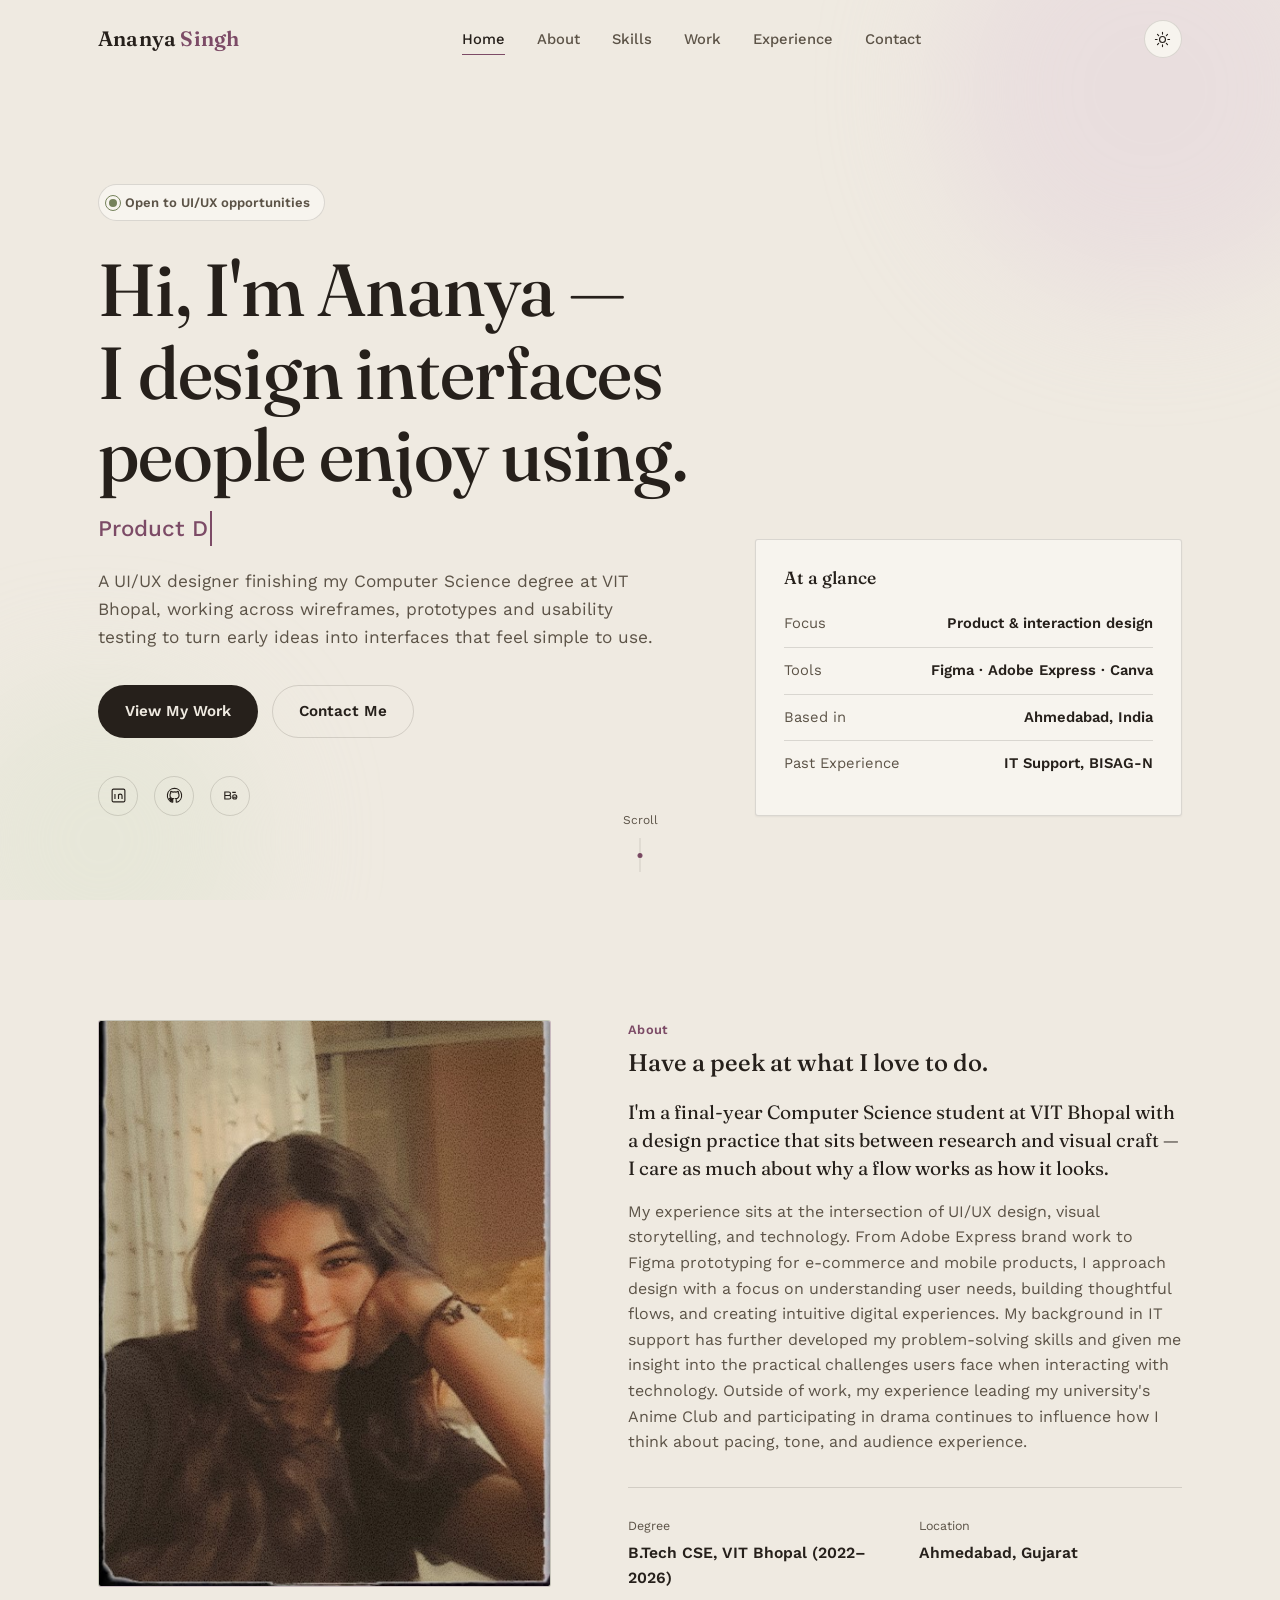
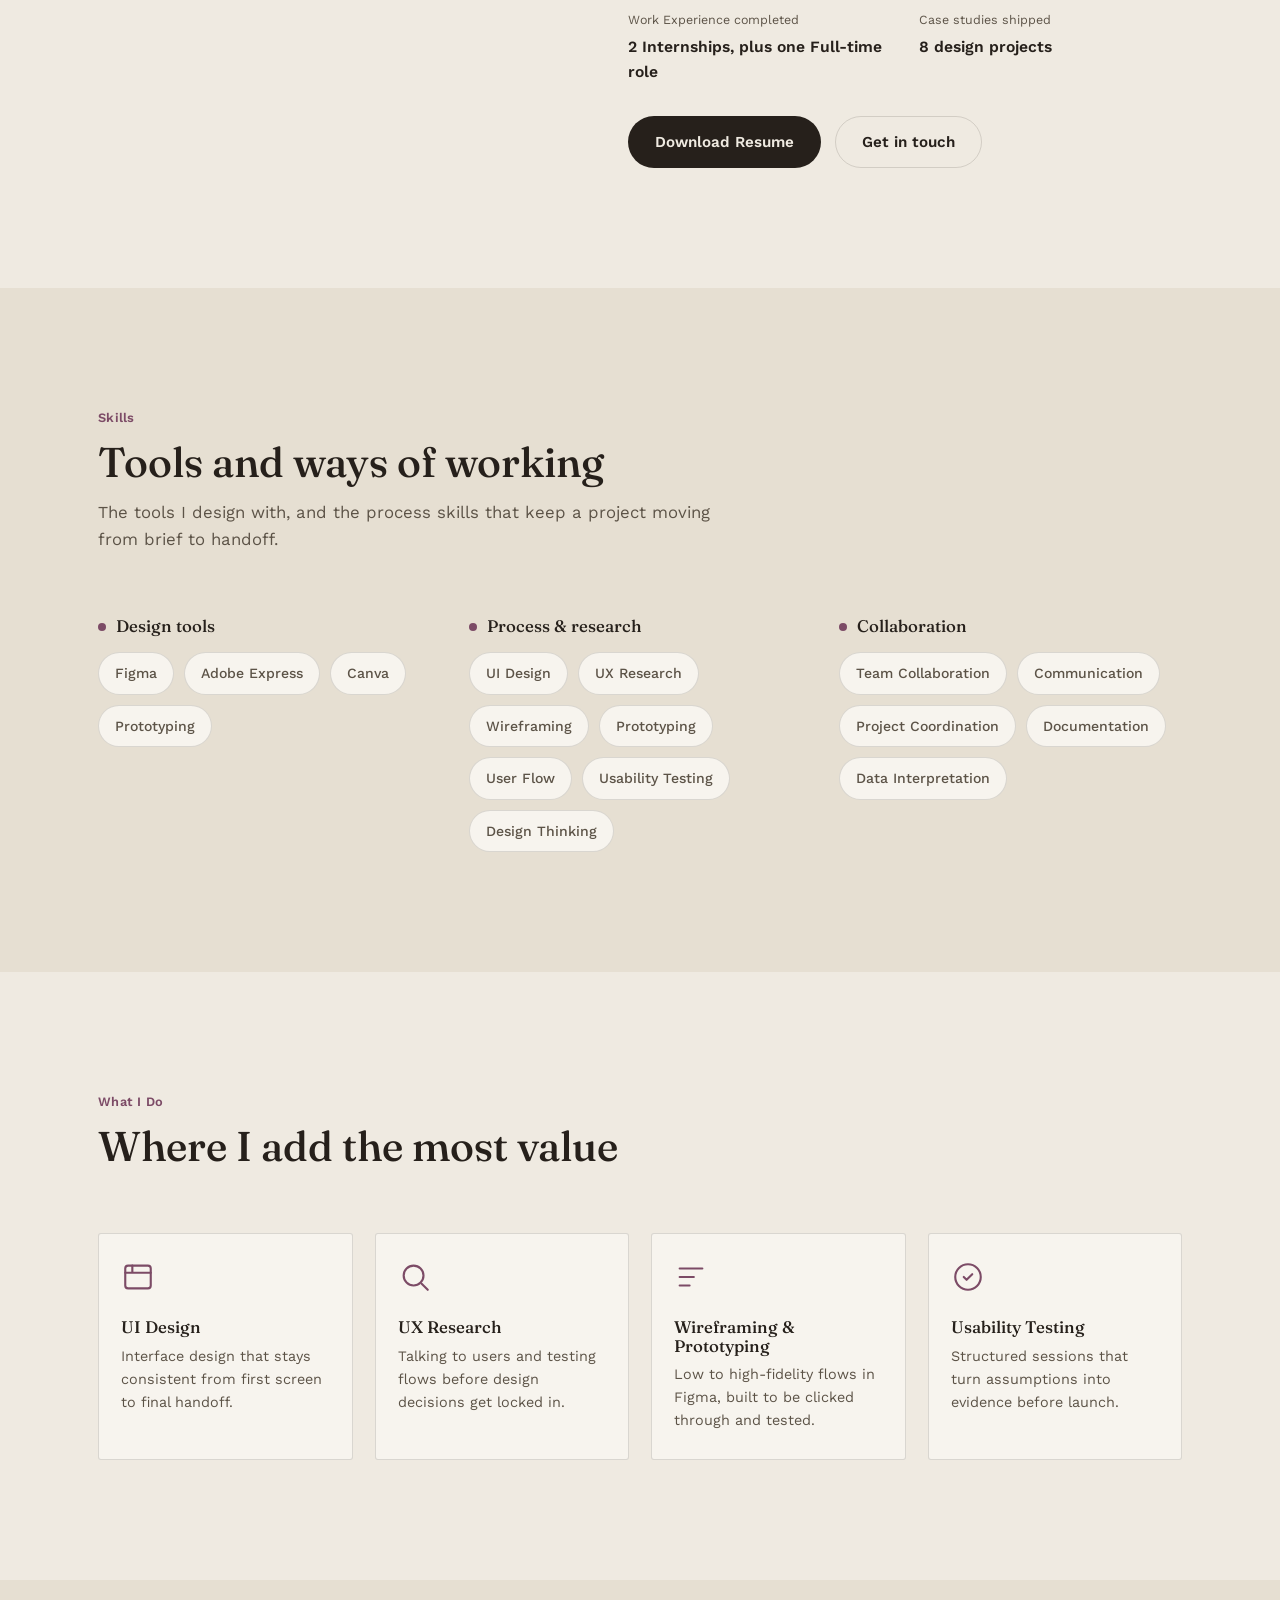
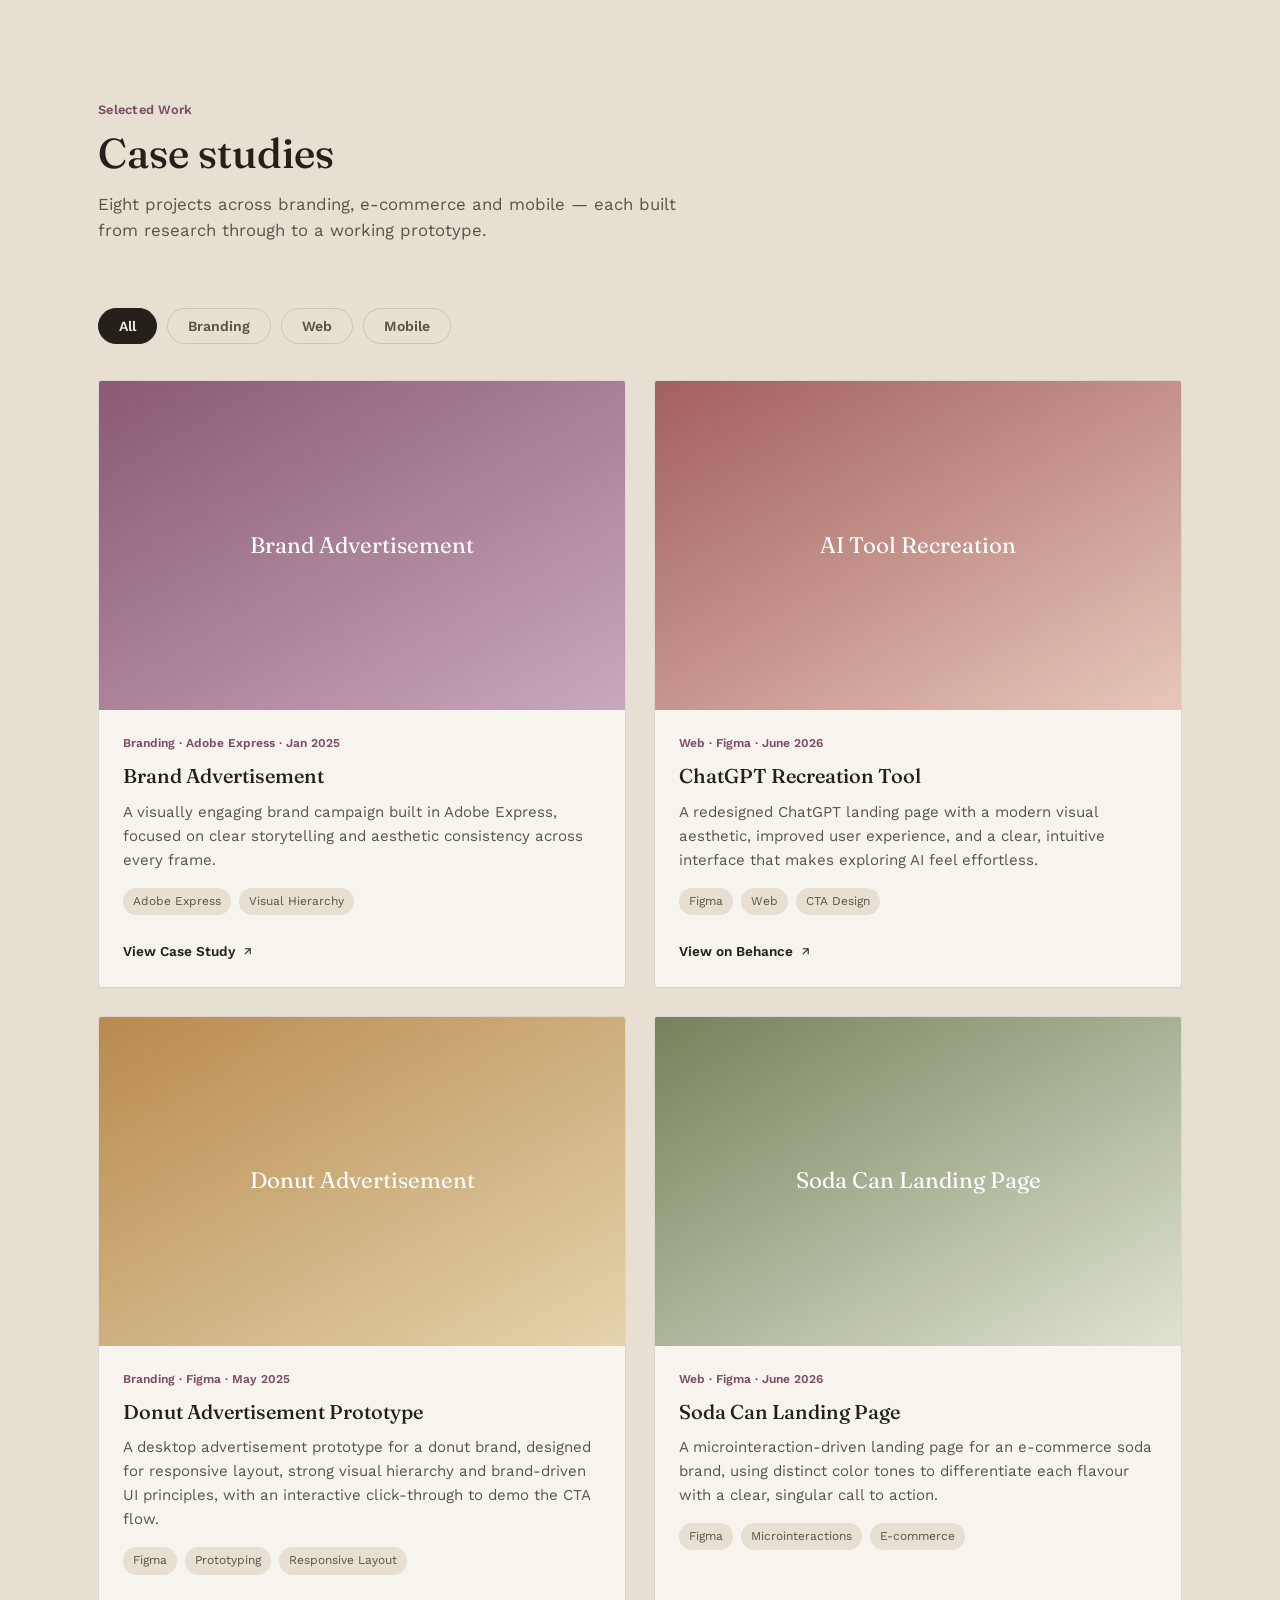
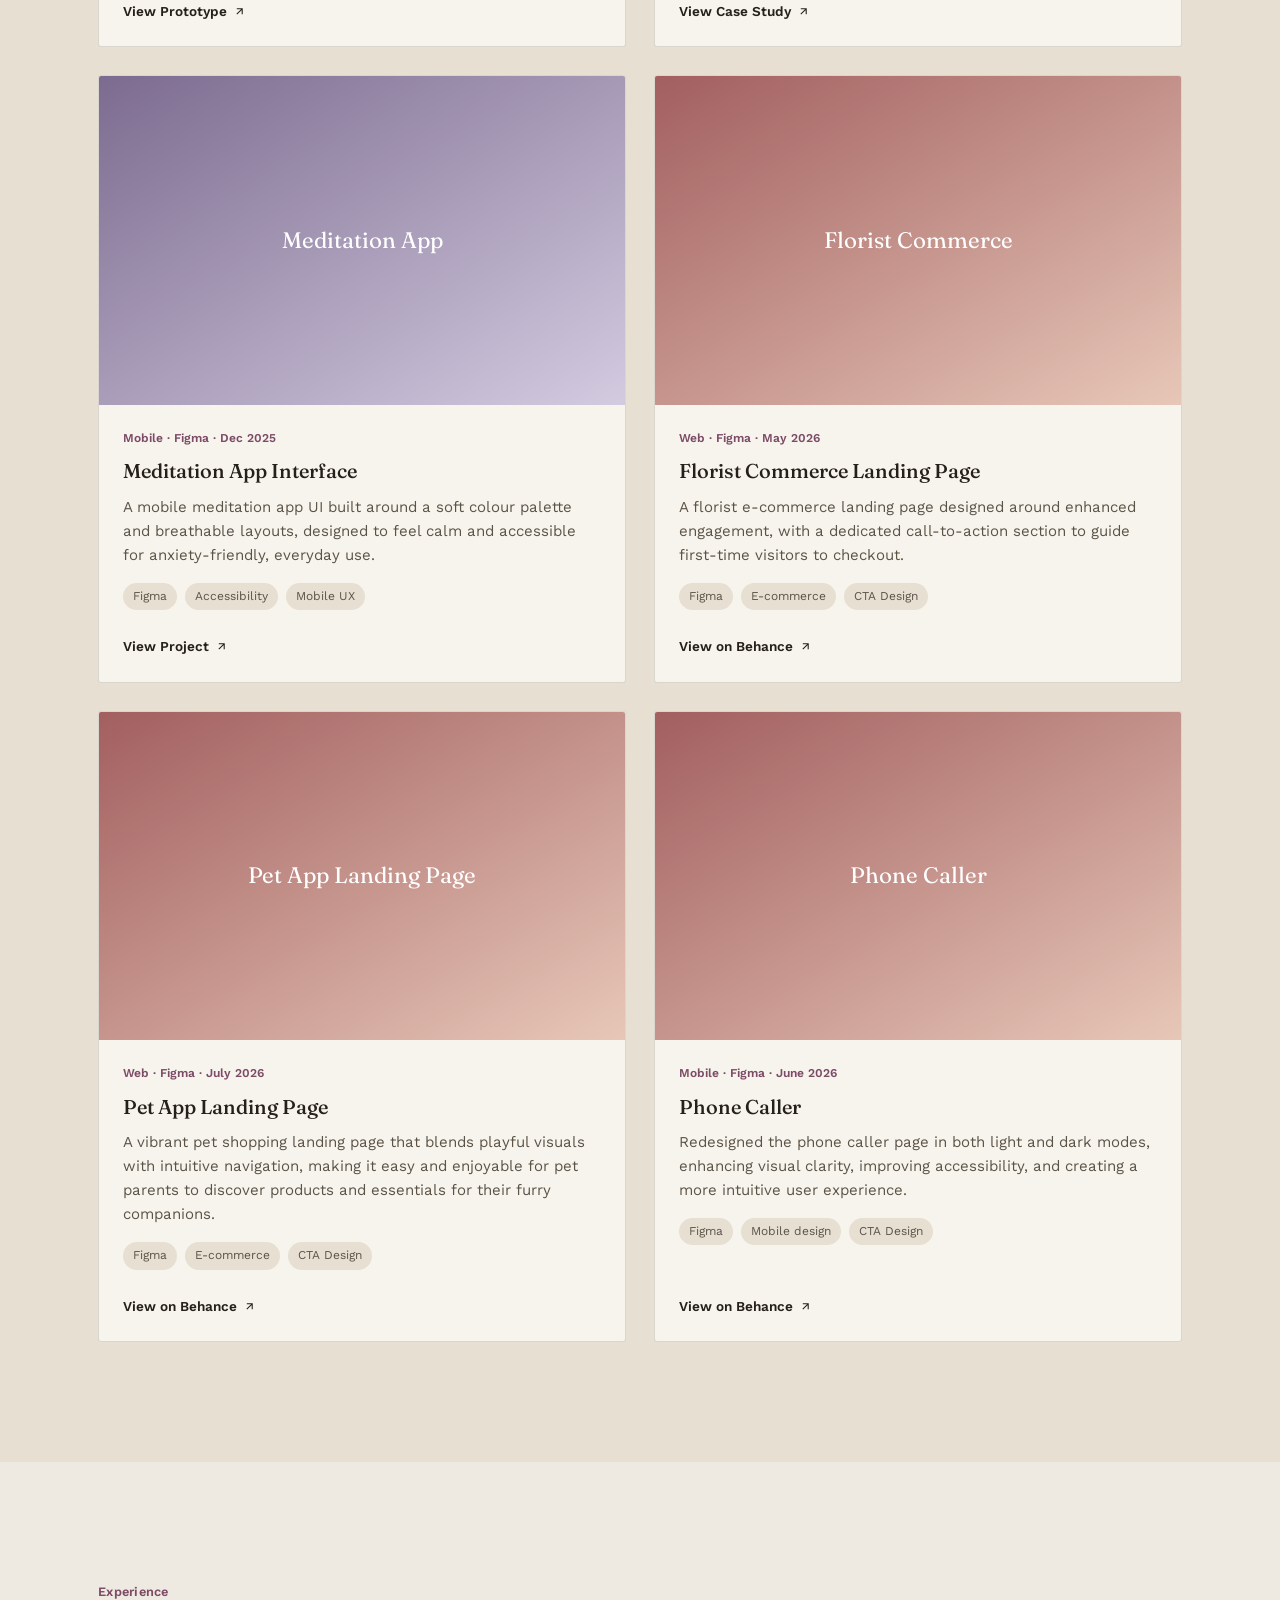
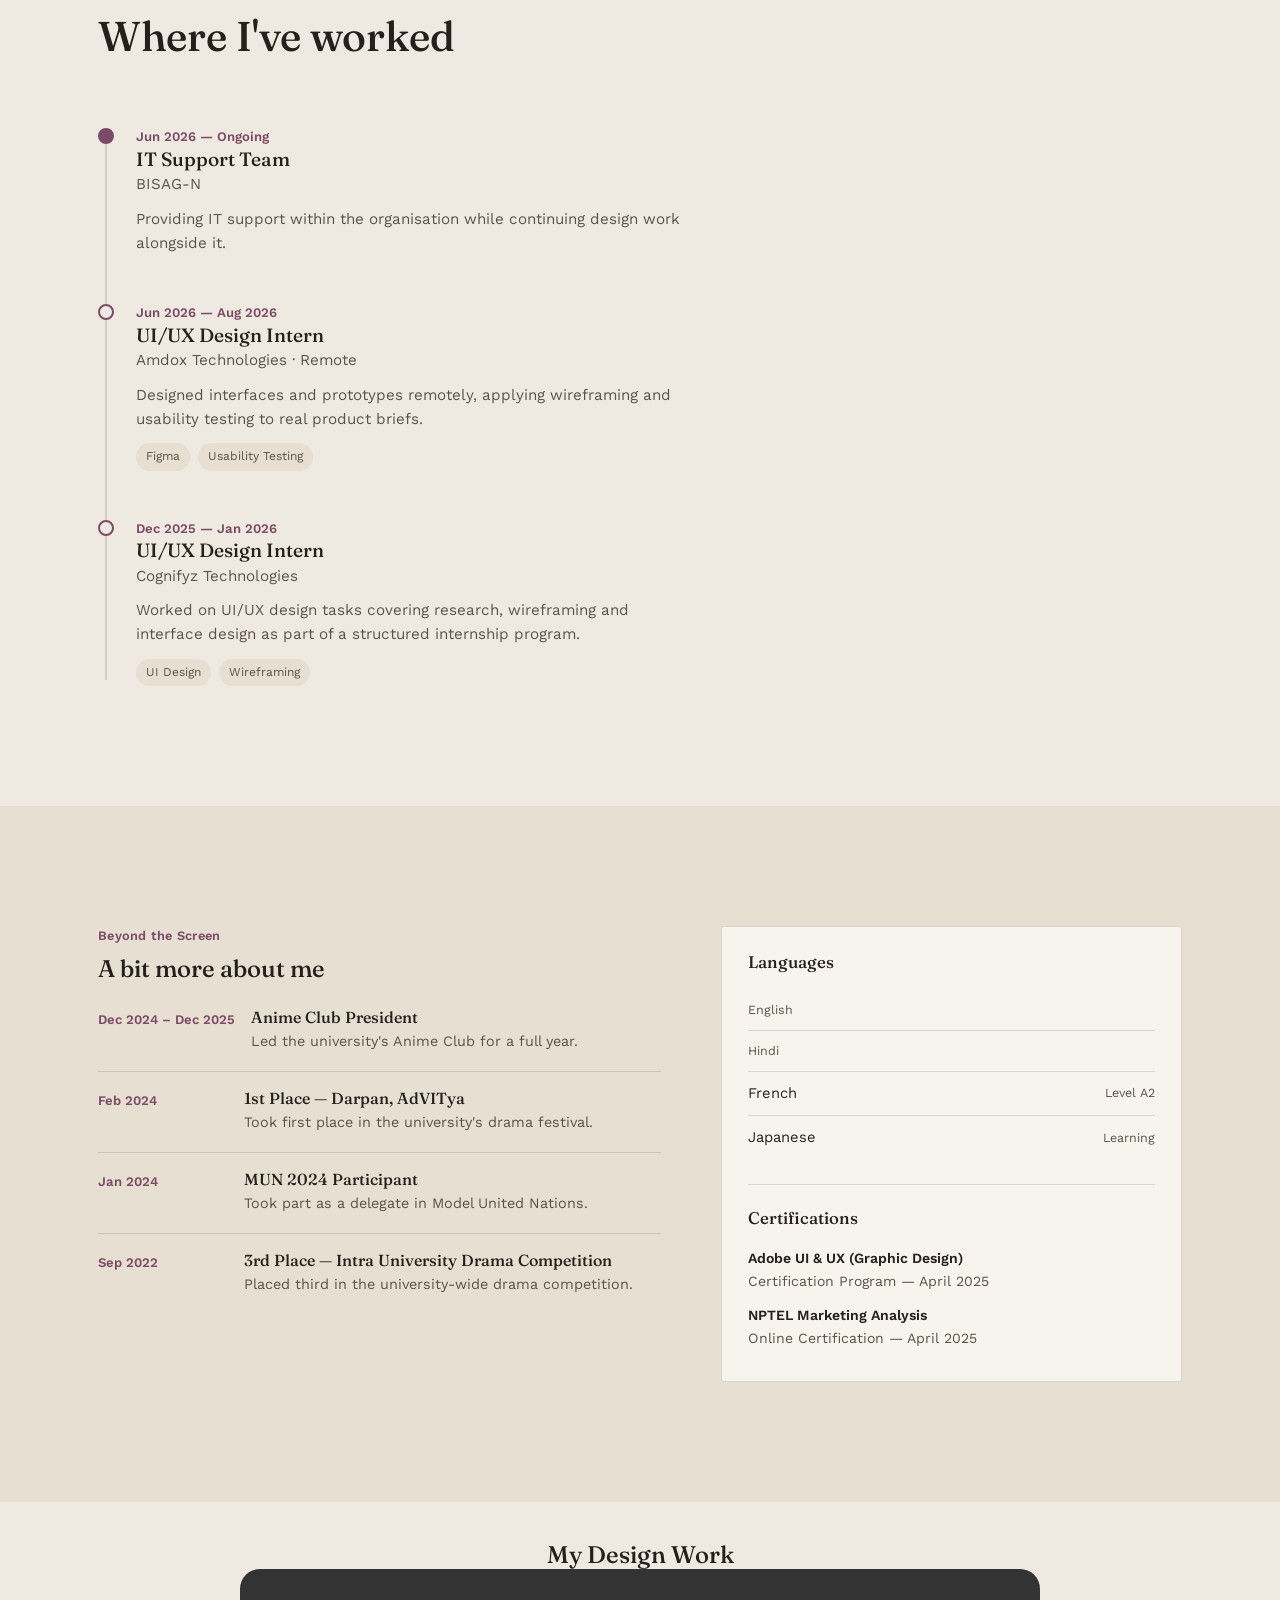
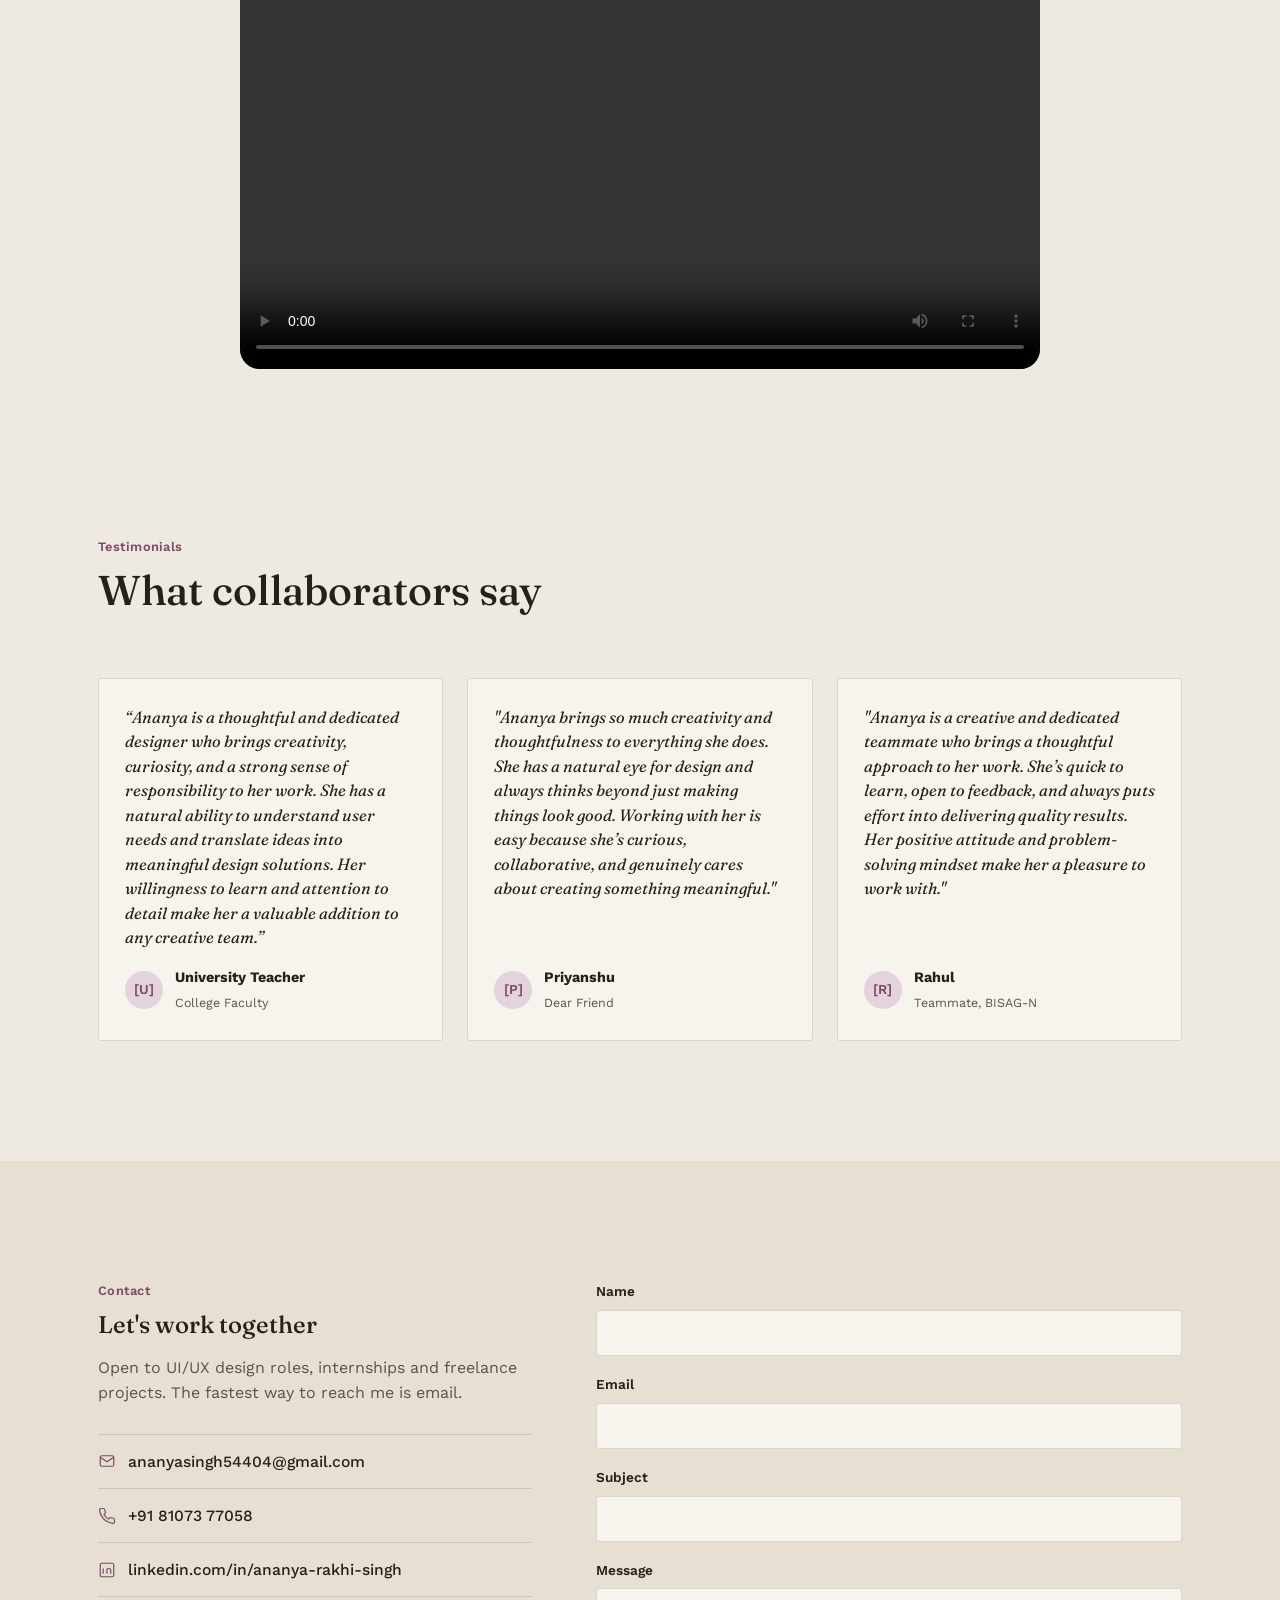
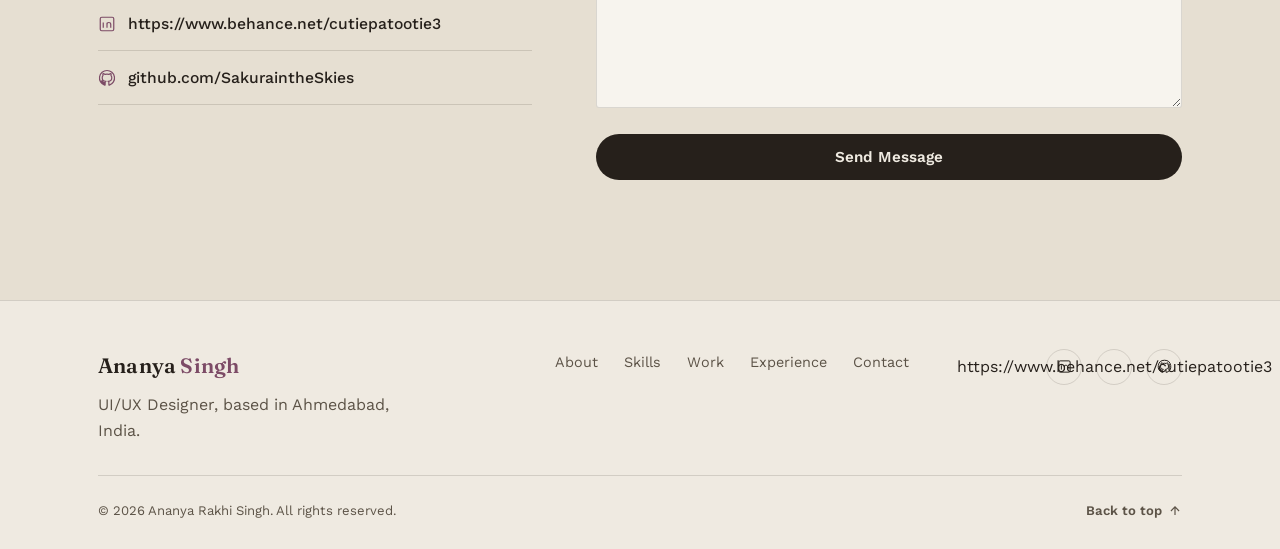
==== index.html @ 5f960320 "Add files via upload" ====
<!DOCTYPE html>
<html lang="en">
<head>
<meta charset="UTF-8">
<meta name="viewport" content="width=device-width, initial-scale=1.0">
<title>Ananya Rakhi Singh — UI/UX Designer</title>
<meta name="description" content="Portfolio of Ananya Rakhi Singh, UI/UX Designer. Wireframing, prototyping, usability testing and visual design.">
<link rel="preconnect" href="https://fonts.googleapis.com">
<link rel="preconnect" href="https://fonts.gstatic.com" crossorigin>
<link href="https://fonts.googleapis.com/css2?family=Fraunces:ital,opsz,wght@0,9..144,400;0,9..144,500;0,9..144,600;1,9..144,500&family=Work+Sans:wght@400;500;600;700&display=swap" rel="stylesheet">

<style>
/* ===================================================================
   TOKENS
=================================================================== */
:root{
  --bg:#efeae1;
  --bg-alt:#e6dfd2;
  --surface:#f7f4ee;
  --ink:#26201b;
  --ink-soft:#5c5347;
  --line:rgba(38,32,27,0.14);
  --accent:#7c4b66;
  --accent-soft:#e4d3dc;
  --accent-ink:#ffffff;
  --accent-2:#75825b;
  --accent-2-soft:#dfe4d1;
  --shadow: 0 1px 2px rgba(38,32,27,0.06);
  --radius-s: 3px;
  --radius-pill: 999px;
  --maxw: 1180px;
  --dur: 0.5s;
  --ease: cubic-bezier(.22,.9,.3,1);
}

[data-theme="dark"]{
  --bg:#1b1620;
  --bg-alt:#241d2b;
  --surface:#221b28;
  --ink:#f3ede7;
  --ink-soft:#c7bbc9;
  --line:rgba(243,237,231,0.14);
  --accent:#e3a8c4;
  --accent-soft:#3d2c40;
  --accent-ink:#26101b;
  --accent-2:#b7c79a;
  --accent-2-soft:#33372a;
  --shadow: 0 1px 2px rgba(0,0,0,0.4);
}

@media (prefers-reduced-motion: reduce){
  *,*::before,*::after{ animation-duration:0.001ms !important; animation-iteration-count:1 !important; transition-duration:0.001ms !important; scroll-behavior:auto !important; }
}

*{ box-sizing:border-box; }
html{ scroll-behavior:smooth; }
body{
  margin:0;
  background:var(--bg);
  color:var(--ink);
  font-family:'Work Sans', system-ui, sans-serif;
  font-size:16px;
  line-height:1.6;
  -webkit-font-smoothing:antialiased;
  overflow-x:hidden;
  transition:background var(--dur) var(--ease), color var(--dur) var(--ease);
}
h1,h2,h3,h4{
  font-family:'Fraunces', Georgia, serif;
  font-weight:500;
  line-height:1.12;
  margin:0;
  color:var(--ink);
}
p{ margin:0; color:var(--ink-soft); max-width:62ch; }
a{ color:inherit; text-decoration:none; }
img{ max-width:100%; display:block; }
ul{ margin:0; padding:0; list-style:none; }
button{ font-family:inherit; cursor:pointer; }
::selection{ background:var(--accent); color:var(--accent-ink); }

.container{ max-width:var(--maxw); margin:0 auto; padding:0 clamp(20px,5vw,48px); }
.section{ padding:clamp(64px,10vw,120px) 0; }
.section-alt{ background:var(--bg-alt); }

.eyebrow{ font-size:0.8rem; color:var(--accent); font-weight:600; letter-spacing:0.02em; margin-bottom:10px; display:block; }
.section-head{ max-width:640px; margin-bottom:clamp(36px,6vw,64px); }
.section-head h2{ font-size:clamp(2rem,4vw,2.6rem); }
.section-head p{ margin-top:14px; font-size:1.05rem; }

/* Focus visibility */
a:focus-visible, button:focus-visible, input:focus-visible, textarea:focus-visible{
  outline:2px solid var(--accent);
  outline-offset:3px;
  border-radius:2px;
}

.skip-link{
  position:absolute; left:-999px; top:0; background:var(--accent); color:var(--accent-ink);
  padding:12px 18px; z-index:200; border-radius:0 0 6px 0;
}
.skip-link:focus{ left:0; }

/* Buttons */
.btn{
  display:inline-flex; align-items:center; gap:8px;
  padding:13px 26px; border-radius:var(--radius-pill);
  font-weight:600; font-size:0.95rem; border:1px solid transparent;
  transition:transform 0.25s var(--ease), background 0.25s, border-color 0.25s, color 0.25s;
  white-space:nowrap;
}
.btn:hover{ transform:translateY(-2px); }
.btn-primary{ background:var(--ink); color:var(--bg); }
[data-theme="dark"] .btn-primary{ background:var(--accent); color:var(--accent-ink); }
.btn-primary:hover{ background:var(--accent); color:var(--accent-ink); }
.btn-ghost{ background:transparent; color:var(--ink); border-color:var(--line); }
.btn-ghost:hover{ border-color:var(--ink); }
.btn-sm{ padding:9px 18px; font-size:0.85rem; }

/* ===================================================================
   NAVIGATION
=================================================================== */
.nav{
  position:fixed; top:0; left:0; right:0; z-index:100;
  padding:20px 0;
  transition:padding 0.35s var(--ease), background 0.35s var(--ease), box-shadow 0.35s var(--ease), backdrop-filter 0.35s;
}
.nav.scrolled{
  padding:12px 0;
  background:color-mix(in srgb, var(--bg) 88%, transparent);
  backdrop-filter:blur(10px);
  box-shadow:0 1px 0 var(--line);
}
.nav .container{ display:flex; align-items:center; justify-content:space-between; }
.logo{ font-family:'Fraunces',serif; font-size:1.3rem; font-weight:600; letter-spacing:0.01em; }
.logo span{ color:var(--accent); }

.nav-links{ display:flex; align-items:center; gap:clamp(18px,2.5vw,34px); }
.nav-links a{
  font-size:0.92rem; font-weight:500; color:var(--ink-soft);
  position:relative; padding:4px 0;
  transition:color 0.2s;
}
.nav-links a::after{
  content:''; position:absolute; left:0; bottom:-3px; width:0; height:1.5px;
  background:var(--accent); transition:width 0.3s var(--ease);
}
.nav-links a:hover{ color:var(--ink); }
.nav-links a.active{ color:var(--ink); }
.nav-links a.active::after{ width:100%; }

.nav-actions{ display:flex; align-items:center; gap:12px; }

.theme-toggle{
  width:38px; height:38px; border-radius:50%; border:1px solid var(--line);
  background:var(--surface); display:flex; align-items:center; justify-content:center;
  transition:border-color 0.25s;
}
.theme-toggle:hover{ border-color:var(--accent); }
.theme-toggle svg{ width:17px; height:17px; stroke:var(--ink); }

.hamburger{
  display:none; width:38px; height:38px; border-radius:50%; border:1px solid var(--line);
  background:var(--surface); position:relative;
}
.hamburger span, .hamburger::before, .hamburger::after{
  content:''; position:absolute; left:10px; right:10px; height:1.5px; background:var(--ink);
  transition:transform 0.3s var(--ease), opacity 0.3s;
}
.hamburger::before{ top:14px; }
.hamburger span{ top:18.5px; }
.hamburger::after{ top:23px; }
.hamburger.open::before{ transform:translateY(4.5px) rotate(45deg); }
.hamburger.open::after{ transform:translateY(-4.5px) rotate(-45deg); }
.hamburger.open span{ opacity:0; }

.mobile-menu{
  position:fixed; inset:0; background:var(--bg); z-index:99;
  display:flex; flex-direction:column; align-items:center; justify-content:center; gap:28px;
  transform:translateY(-100%); transition:transform 0.4s var(--ease);
}
.mobile-menu.open{ transform:translateY(0); }
.mobile-menu a{ font-family:'Fraunces',serif; font-size:1.8rem; color:var(--ink); }

@media (max-width:820px){
  .nav-links{ display:none; }
  .hamburger{ display:block; }
}

/* ===================================================================
   HERO
=================================================================== */
.hero{
  min-height:100svh; display:flex; align-items:center; position:relative;
  padding-top:100px; overflow:hidden;
}
.hero-bg{
  position:absolute; inset:0; z-index:-1; pointer-events:none;
}
.hero-bg span{
  position:absolute; border-radius:50%; filter:blur(60px); opacity:0.5;
}
.hero-bg .b1{ width:420px; height:420px; background:var(--accent-soft); top:-120px; right:-80px; }
.hero-bg .b2{ width:320px; height:320px; background:var(--accent-2-soft); bottom:-100px; left:-60px; }

.hero-grid{
  display:grid; grid-template-columns:1.4fr 1fr; gap:60px; align-items:end;
}
@media (max-width:900px){ .hero-grid{ grid-template-columns:1fr; } }

.status-badge{
  display:inline-flex; align-items:center; gap:8px;
  padding:7px 14px 7px 10px; border-radius:var(--radius-pill);
  background:var(--surface); border:1px solid var(--line);
  font-size:0.82rem; font-weight:600; color:var(--ink-soft);
  margin-bottom:28px;
  opacity:0; animation:riseIn 0.7s var(--ease) forwards;
}
.status-dot{ width:8px; height:8px; border-radius:50%; background:var(--accent-2); position:relative; }
.status-dot::after{
  content:''; position:absolute; inset:-4px; border-radius:50%; border:1.5px solid var(--accent-2);
  animation:pulse 2.2s ease-out infinite;
}
@keyframes pulse{ 0%{ transform:scale(0.6); opacity:0.9; } 100%{ transform:scale(1.8); opacity:0; } }

.hero h1{
  font-size:clamp(2.6rem,6vw,4.6rem);
  letter-spacing:-0.01em;
  opacity:0; animation:riseIn 0.8s var(--ease) 0.12s forwards;
}
.hero-role{
  font-size:clamp(1.1rem,2vw,1.4rem); color:var(--accent); font-weight:500; margin-top:14px; height:1.6em;
  opacity:0; animation:riseIn 0.8s var(--ease) 0.24s forwards;
}
.hero-role .cursor{ display:inline-block; width:2px; background:var(--accent); margin-left:2px; animation:blink 1s steps(1) infinite; }
@keyframes blink{ 50%{ opacity:0; } }

.hero-desc{
  margin-top:22px; font-size:1.08rem; max-width:52ch;
  opacity:0; animation:riseIn 0.8s var(--ease) 0.36s forwards;
}
.hero-ctas{
  margin-top:34px; display:flex; gap:14px; flex-wrap:wrap;
  opacity:0; animation:riseIn 0.8s var(--ease) 0.48s forwards;
}
.hero-social{
  display:flex; gap:16px; margin-top:38px;
  opacity:0; animation:riseIn 0.8s var(--ease) 0.58s forwards;
}
.hero-social a{
  width:40px; height:40px; border-radius:50%; border:1px solid var(--line);
  display:flex; align-items:center; justify-content:center; transition:border-color 0.2s, transform 0.2s;
}
.hero-social a:hover{ border-color:var(--accent); transform:translateY(-2px); }
.hero-social svg{ width:17px; height:17px; stroke:var(--ink); }

@keyframes riseIn{ from{ opacity:0; transform:translateY(18px); } to{ opacity:1; transform:translateY(0); } }

.hero-card{
  background:var(--surface); border:1px solid var(--line); border-radius:var(--radius-s);
  padding:28px; box-shadow:var(--shadow);
  opacity:0; animation:riseIn 0.8s var(--ease) 0.5s forwards;
}
.hero-card h3{ font-size:1.1rem; margin-bottom:14px; }
.hero-stat{ display:flex; justify-content:space-between; padding:11px 0; border-top:1px solid var(--line); font-size:0.92rem; }
.hero-stat:first-of-type{ border-top:none; }
.hero-stat b{ color:var(--ink); font-weight:600; }
.hero-stat span{ color:var(--ink-soft); }

/* scroll cue */
.scroll-cue{
  position:absolute; bottom:28px; left:50%; transform:translateX(-50%);
  display:flex; flex-direction:column; align-items:center; gap:8px; font-size:0.75rem; color:var(--ink-soft);
}
.scroll-cue::after{
  content:''; width:1px; height:34px; background:var(--line); position:relative;
}
.scroll-cue i{
  position:absolute; top:42px; width:5px; height:5px; border-radius:50%; background:var(--accent);
  animation:scrollDown 1.8s ease-in-out infinite;
}
@keyframes scrollDown{ 0%{ transform:translateY(0); opacity:1; } 90%{ opacity:0; } 100%{ transform:translateY(30px); opacity:0; } }

/* Reveal-on-scroll (used sparingly, on section headers only) */
.reveal{ opacity:0; transform:translateY(24px); transition:opacity 0.7s var(--ease), transform 0.7s var(--ease); }
.reveal.in{ opacity:1; transform:translateY(0); }

/* ===================================================================
   ABOUT
=================================================================== */
.about-grid{ display:grid; grid-template-columns:0.9fr 1.1fr; gap:clamp(36px,6vw,80px); align-items:start; }
@media (max-width:860px){ .about-grid{ grid-template-columns:1fr; } }

.about-portrait{
  aspect-ratio:4/5; border-radius:var(--radius-s); overflow:hidden;
  background:linear-gradient(155deg, var(--accent-soft), var(--accent-2-soft));
  display:flex; align-items:center; justify-content:center;
  border:1px solid var(--line);
}
.about-portrait span{ font-family:'Fraunces',serif; font-size:5rem; color:var(--accent); font-weight:500; }

.about-copy p + p{ margin-top:16px; }
.about-copy .lede{ font-size:1.2rem; color:var(--ink); font-family:'Fraunces',serif; font-weight:400; line-height:1.45; }

.about-facts{ display:grid; grid-template-columns:1fr 1fr; gap:20px 28px; margin-top:32px; padding-top:28px; border-top:1px solid var(--line); }
.about-facts dt{ font-size:0.78rem; color:var(--ink-soft); margin-bottom:4px; }
.about-facts dd{ margin:0; font-weight:600; font-size:0.98rem; }

.about-actions{ margin-top:32px; display:flex; gap:14px; flex-wrap:wrap; }

/* ===================================================================
   SKILLS
=================================================================== */
.skills-cols{ display:grid; grid-template-columns:repeat(3,1fr); gap:28px; }
@media (max-width:760px){ .skills-cols{ grid-template-columns:1fr; } }
.skill-col h3{ font-size:1.05rem; margin-bottom:16px; display:flex; align-items:center; gap:10px; }
.skill-col h3::before{ content:''; width:8px; height:8px; border-radius:50%; background:var(--accent); }
.chip-row{ display:flex; flex-wrap:wrap; gap:10px; }
.chip{
  padding:9px 16px; border-radius:var(--radius-pill); font-size:0.88rem; font-weight:500;
  background:var(--surface); border:1px solid var(--line); color:var(--ink-soft);
  transition:border-color 0.2s, color 0.2s;
}
.chip:hover{ border-color:var(--accent); color:var(--ink); }

/* ===================================================================
   PROJECTS
=================================================================== */
.filter-row{ display:flex; gap:10px; flex-wrap:wrap; margin-bottom:36px; }
.filter-btn{
  padding:9px 20px; border-radius:var(--radius-pill); border:1px solid var(--line);
  background:transparent; font-size:0.88rem; font-weight:600; color:var(--ink-soft);
  transition:all 0.25s var(--ease);
}
.filter-btn:hover{ border-color:var(--accent); }
.filter-btn.active{ background:var(--ink); color:var(--bg); border-color:var(--ink); }
[data-theme="dark"] .filter-btn.active{ background:var(--accent); color:var(--accent-ink); border-color:var(--accent); }

.project-grid{ display:grid; grid-template-columns:repeat(2,1fr); gap:28px; }
@media (max-width:760px){ .project-grid{ grid-template-columns:1fr; } }

.project-card{
  border:1px solid var(--line); border-radius:var(--radius-s); overflow:hidden;
  background:var(--surface); transition:transform 0.35s var(--ease), box-shadow 0.35s var(--ease);
  display:flex; flex-direction:column;
}
.project-card:hover{ transform:translateY(-6px); box-shadow:0 14px 28px -14px rgba(38,32,27,0.25); }
.project-media{
  aspect-ratio:16/10; position:relative; overflow:hidden;
  display:flex; align-items:center; justify-content:center;
  font-family:'Fraunces',serif; font-size:1.4rem; color:var(--accent-ink);
}
.project-body{ padding:24px; display:flex; flex-direction:column; gap:12px; flex:1; }
.project-tag{ font-size:0.75rem; font-weight:600; color:var(--accent); }
.project-body h3{ font-size:1.25rem; }
.project-body p{ font-size:0.94rem; }
.tech-row{ display:flex; flex-wrap:wrap; gap:8px; margin-top:4px; }
.tech-row span{ font-size:0.75rem; padding:4px 10px; border-radius:var(--radius-pill); background:var(--bg-alt); color:var(--ink-soft); }
.project-links{ margin-top:auto; padding-top:14px; display:flex; gap:12px; }
.project-links a{ font-size:0.85rem; font-weight:600; color:var(--ink); display:inline-flex; align-items:center; gap:6px; }
.project-links a:hover{ color:var(--accent); }
.project-links svg{ width:13px; height:13px; stroke:currentColor; }

/* ===================================================================
   EXPERIENCE (timeline)
=================================================================== */
.timeline{ position:relative; max-width:780px; }
.timeline::before{
  content:''; position:absolute; left:7px; top:6px; bottom:6px; width:1.5px; background:var(--line);
}
.timeline-item{ position:relative; padding-left:38px; padding-bottom:44px; }
.timeline-item:last-child{ padding-bottom:0; }
.timeline-dot{
  position:absolute; left:0; top:5px; width:16px; height:16px; border-radius:50%;
  background:var(--bg); border:2px solid var(--accent);
}
.timeline-item.ongoing .timeline-dot{ background:var(--accent); }
.timeline-date{ font-size:0.82rem; color:var(--accent); font-weight:600; margin-bottom:6px; }
.timeline-item h3{ font-size:1.2rem; }
.timeline-item .company{ font-size:0.95rem; color:var(--ink-soft); margin-top:2px; margin-bottom:10px; display:block; }
.timeline-item p{ font-size:0.95rem; }
.timeline-item .tech-row{ margin-top:12px; }

/* ===================================================================
   APPROACH / WHAT I DO
=================================================================== */
.approach-grid{ display:grid; grid-template-columns:repeat(4,1fr); gap:22px; }
@media (max-width:900px){ .approach-grid{ grid-template-columns:1fr 1fr; } }
@media (max-width:560px){ .approach-grid{ grid-template-columns:1fr; } }
.approach-card{
  padding:26px 22px; border:1px solid var(--line); border-radius:var(--radius-s); background:var(--surface);
  transition:border-color 0.25s;
}
.approach-card:hover{ border-color:var(--accent); }
.approach-card .ic{ width:34px; height:34px; margin-bottom:16px; stroke:var(--accent); fill:none; stroke-width:1.5; }
.approach-card h3{ font-size:1.05rem; margin-bottom:8px; }
.approach-card p{ font-size:0.9rem; }

/* ===================================================================
   BEYOND THE SCREEN (personal)
=================================================================== */
.beyond-grid{ display:grid; grid-template-columns:1.1fr 0.9fr; gap:clamp(30px,5vw,60px); }
@media (max-width:820px){ .beyond-grid{ grid-template-columns:1fr; } }
.beyond-list{ display:flex; flex-direction:column; gap:18px; }
.beyond-row{ display:flex; gap:16px; padding-bottom:18px; border-bottom:1px solid var(--line); }
.beyond-row:last-child{ border-bottom:none; padding-bottom:0; }
.beyond-row .yr{ font-size:0.82rem; color:var(--accent); font-weight:600; min-width:130px; }
.beyond-row .what h4{ font-size:1rem; margin-bottom:3px; }
.beyond-row .what p{ font-size:0.9rem; }

.lang-card{ background:var(--surface); border:1px solid var(--line); border-radius:var(--radius-s); padding:26px; }
.lang-card h3{ font-size:1.05rem; margin-bottom:18px; }
.lang-item{ display:flex; justify-content:space-between; align-items:center; padding:10px 0; border-top:1px solid var(--line); font-size:0.92rem; }
.lang-item:first-of-type{ border-top:none; }
.lang-item span{ font-size:0.78rem; color:var(--ink-soft); }

.cert-strip{ margin-top:24px; padding-top:24px; border-top:1px solid var(--line); }
.cert-strip h3{ font-size:1.05rem; margin-bottom:14px; }
.cert-strip li{ font-size:0.88rem; color:var(--ink-soft); padding:6px 0; }
.cert-strip li b{ color:var(--ink); font-weight:600; }

/* ===================================================================
   Video Intro
=================================================================== */
.video-section {
  padding: 40px 0;
  text-align: center;
}

.video-section video {
  width: 100%;
  max-width: 800px;
  border-radius: 20px;
}

/* ===================================================================
   TESTIMONIALS
=================================================================== */
.testi-grid{ display:grid; grid-template-columns:repeat(3,1fr); gap:24px; }
@media (max-width:860px){ .testi-grid{ grid-template-columns:1fr; } }
.testi-card{ background:var(--surface); border:1px solid var(--line); border-radius:var(--radius-s); padding:26px; display:flex; flex-direction:column; gap:16px; }
.testi-quote{ font-family:'Fraunces',serif; font-style:italic; font-size:1.02rem; color:var(--ink); line-height:1.5; }
.testi-person{ display:flex; align-items:center; gap:12px; margin-top:auto; }
.testi-avatar{ width:38px; height:38px; border-radius:50%; background:var(--accent-soft); display:flex; align-items:center; justify-content:center; font-weight:600; color:var(--accent); font-size:0.85rem; }
.testi-person div b{ display:block; font-size:0.9rem; }
.testi-person div span{ font-size:0.78rem; color:var(--ink-soft); }
.testi-note{ font-size:0.75rem; color:var(--ink-soft); text-align:center; margin-top:20px; }

/* ===================================================================
   CONTACT
=================================================================== */
.contact-grid{ display:grid; grid-template-columns:0.85fr 1.15fr; gap:clamp(30px,5vw,70px); }
@media (max-width:860px){ .contact-grid{ grid-template-columns:1fr; } }
.contact-info a{
  display:flex; align-items:center; gap:12px; padding:14px 0; border-bottom:1px solid var(--line);
  font-size:0.98rem; font-weight:500; transition:color 0.2s;
}
.contact-info a:first-of-type{ border-top:1px solid var(--line); }
.contact-info a:hover{ color:var(--accent); }
.contact-info svg{ width:18px; height:18px; stroke:var(--accent); flex-shrink:0; }

.field{ margin-bottom:18px; }
.field label{ display:block; font-size:0.85rem; font-weight:600; margin-bottom:7px; }
.field input, .field textarea{
  width:100%; padding:13px 16px; border-radius:var(--radius-s); border:1px solid var(--line);
  background:var(--surface); color:var(--ink); font-family:inherit; font-size:0.95rem;
  transition:border-color 0.2s;
}
.field input:focus, .field textarea:focus{ border-color:var(--accent); outline:none; }
.field textarea{ resize:vertical; min-height:120px; }
.field-error{ font-size:0.78rem; color:#b8492f; margin-top:6px; display:none; }
.field.has-error input, .field.has-error textarea{ border-color:#b8492f; }
.field.has-error .field-error{ display:block; }

.form-msg{
  padding:14px 18px; border-radius:var(--radius-s); font-size:0.9rem; margin-top:8px;
  display:none; align-items:center; gap:10px;
}
.form-msg.show{ display:flex; }
.form-msg.success{ background:var(--accent-2-soft); color:var(--accent-2); }

/* ===================================================================
   FOOTER
=================================================================== */
.footer{ border-top:1px solid var(--line); padding:48px 0 28px; }
.footer-top{ display:flex; justify-content:space-between; flex-wrap:wrap; gap:28px; margin-bottom:32px; }
.footer-links{ display:flex; gap:26px; flex-wrap:wrap; }
.footer-links a{ font-size:0.9rem; color:var(--ink-soft); }
.footer-links a:hover{ color:var(--accent); }
.footer-social{ display:flex; gap:14px; }
.footer-social a{ width:36px; height:36px; border-radius:50%; border:1px solid var(--line); display:flex; align-items:center; justify-content:center; }
.footer-social svg{ width:15px; height:15px; stroke:var(--ink); }
.footer-bottom{ display:flex; justify-content:space-between; align-items:center; flex-wrap:wrap; gap:14px; padding-top:24px; border-top:1px solid var(--line); font-size:0.82rem; color:var(--ink-soft); }
.back-top{ display:flex; align-items:center; gap:6px; font-weight:600; color:var(--ink-soft); }
.back-top:hover{ color:var(--accent); }
.back-top svg{ width:14px; height:14px; stroke:currentColor; }

.va{ position:absolute; width:1px; height:1px; padding:0; margin:-1px; overflow:hidden; clip:rect(0,0,0,0); white-space:nowrap; border:0; }
</style>
</head>
<body>
<a href="#main" class="skip-link">Skip to content</a>

<!-- ===================================================================
     NAVIGATION
=================================================================== -->
<nav class="nav" id="nav" aria-label="Primary">
  <div class="container">
    <a href="#home" class="logo">Ananya <span>Singh</span></a>
    <ul class="nav-links" id="navLinks">
      <li><a href="#home" data-nav="home">Home</a></li>
      <li><a href="#about" data-nav="about">About</a></li>
      <li><a href="#skills" data-nav="skills">Skills</a></li>
      <li><a href="#work" data-nav="work">Work</a></li>
      <li><a href="#experience" data-nav="experience">Experience</a></li>
      <li><a href="#contact" data-nav="contact">Contact</a></li>
    </ul>
    <div class="nav-actions">
      <button class="theme-toggle" id="themeToggle" aria-label="Toggle dark theme" aria-pressed="false">
        <svg id="themeIcon" viewBox="0 0 24 24" fill="none" stroke-width="1.6" stroke-linecap="round"><circle cx="12" cy="12" r="4.2"></circle><path d="M12 2v2.4M12 19.6V22M4.9 4.9l1.7 1.7M17.4 17.4l1.7 1.7M2 12h2.4M19.6 12H22M4.9 19.1l1.7-1.7M17.4 6.6l1.7-1.7"></path></svg>
      </button>
      <button class="hamburger" id="hamburger" aria-label="Open menu" aria-expanded="false" aria-controls="mobileMenu"><span></span></button>
    </div>
  </div>
</nav>

<div class="mobile-menu" id="mobileMenu">
  <a href="#home">Home</a>
  <a href="#about">About</a>
  <a href="#skills">Skills</a>
  <a href="#work">Work</a>
  <a href="#experience">Experience</a>
  <a href="#contact">Contact</a>
</div>

<main id="main">
<!-- ===================================================================
     HERO
=================================================================== -->
<section class="hero" id="home">
  <div class="hero-bg" aria-hidden="true"><span class="b1"></span><span class="b2"></span></div>
  <div class="container hero-grid">
    <div>
      <span class="status-badge"><span class="status-dot"></span>Open to UI/UX opportunities</span>
      <h1>Hi, I'm Ananya —<br>I design interfaces people enjoy using.</h1>
      <div class="hero-role" aria-live="polite"><span id="typedRole"></span><span class="cursor">&nbsp;</span></div>
      <p class="hero-desc">A UI/UX designer finishing my Computer Science degree at VIT Bhopal, working across wireframes, prototypes and usability testing to turn early ideas into interfaces that feel simple to use.</p>
      <div class="hero-ctas">
        <a href="#work" class="btn btn-primary">View My Work</a>
        <a href="#contact" class="btn btn-ghost">Contact Me</a>
      </div>
      <div class="hero-social">
        <a href="https://www.linkedin.com/in/ananya-rakhi-singh" target="_blank" rel="noopener" aria-label="LinkedIn"><svg viewBox="0 0 24 24" fill="none" stroke-width="1.6"><rect x="3" y="3" width="18" height="18" rx="2"></rect><path d="M7 10v7M7 7v.01M12 17v-4.5c0-1.4 1-2.5 2.3-2.5S17 11.1 17 12.5V17M12 10.2V17"></path></svg></a>
        <a href="https://github.com/SakuraintheSkies" target="_blank" rel="noopener" aria-label="GitHub"><svg viewBox="0 0 24 24" fill="none" stroke-width="1.6"><path d="M12 2a10 10 0 0 0-3.16 19.5c.5.1.68-.22.68-.48v-1.7c-2.78.6-3.37-1.34-3.37-1.34-.46-1.16-1.11-1.47-1.11-1.47-.9-.62.07-.6.07-.6 1 .07 1.53 1.03 1.53 1.03.9 1.52 2.34 1.08 2.91.83.09-.65.35-1.08.63-1.33-2.22-.25-4.56-1.11-4.56-4.94 0-1.1.39-1.99 1.03-2.69-.1-.25-.45-1.27.1-2.65 0 0 .84-.27 2.75 1.03a9.5 9.5 0 0 1 5 0c1.9-1.3 2.75-1.03 2.75-1.03.55 1.38.2 2.4.1 2.65.64.7 1.03 1.6 1.03 2.69 0 3.84-2.35 4.68-4.58 4.93.36.31.68.92.68 1.85v2.74c0 .27.18.58.69.48A10 10 0 0 0 12 2z"></path></svg></a>
        <a href="https://www.behance.net/cutiepatootie3" target="_blank" rel="noopener" aria-label="Behance"><svg viewBox="0 0 24 24" fill="none" stroke-width="1.6"><path d="M4 7h5.5a2.5 2.5 0 0 1 0 5H4zM4 12h6a2.5 2.5 0 0 1 0 5H4zM15 14.5c0 1.4 1.1 2.5 3 2.5 1.3 0 2.2-.5 2.7-1.3M15 13.8c0-1.6 1.1-2.8 3-2.8 1.9 0 2.9 1.3 2.9 3.1v.4h-5.8M14.5 7.5h5"></path></svg></a>
      </div>
    </div>
    <div class="hero-card">
      <h3>At a glance</h3>
      <div class="hero-stat"><span>Focus</span><b>Product &amp; interaction design</b></div>
      <div class="hero-stat"><span>Tools</span><b>Figma · Adobe Express · Canva</b></div>
      <div class="hero-stat"><span>Based in</span><b>Ahmedabad, India</b></div>
      <div class="hero-stat"><span>Past Experience</span><b>IT Support, BISAG-N</b></div>
    </div>
  </div>
  <div class="scroll-cue" aria-hidden="true">Scroll<i></i></div>
</section>

<!-- ===================================================================
     ABOUT
=================================================================== -->
<section class="section" id="about">
  <div class="container about-grid">
    <div class="reveal">
      <div class="about-portrait">
        <img src="Snapchat-1367280196.jpg" alt="Ananya Rakhi Singh">
      </div>
    </div>
    <div>
      <span class="eyebrow reveal">About</span>
      <h2 class="reveal">Have a peek at what I love to do.</h2>
      <div class="about-copy" style="margin-top:22px;">
        <p class="lede reveal">I'm a final-year Computer Science student at VIT Bhopal with a design practice that sits between research and visual craft — I care as much about why a flow works as how it looks.</p>
        <p class="reveal">My experience sits at the intersection of UI/UX design, visual storytelling, and technology. From Adobe Express brand work to Figma prototyping for e-commerce and mobile products, I approach design with a focus on understanding user needs, building thoughtful flows, and creating intuitive digital experiences. My background in IT support has further developed my problem-solving skills and given me insight into the practical challenges users face when interacting with technology. Outside of work, my experience leading my university's Anime Club and participating in drama continues to influence how I think about pacing, tone, and audience experience.</p>
      </div>
      <dl class="about-facts">
        <div><dt>Degree</dt><dd>B.Tech CSE, VIT Bhopal (2022–2026)</dd></div>
        <div><dt>Location</dt><dd>Ahmedabad, Gujarat</dd></div>
        <div><dt>Work Experience completed</dt><dd>2 Internships, plus one Full-time role</dd></div>
        <div><dt>Case studies shipped</dt><dd>8 design projects</dd></div>
      </dl>
      <div class="about-actions">
        <a href="https://docs.google.com/document/d/17cYEpRmpzcOwDINzFn7SkFlaVw2-_4npUV9aWjg-uqc/edit?usp=sharing" class="btn btn-primary" download>Download Resume</a>
        <a href="ananyasingh54404@gmail.com" class="btn btn-ghost">Get in touch</a>
      </div>
    </div>
  </div>
</section>

<!-- ===================================================================
     SKILLS
=================================================================== -->
<section class="section section-alt" id="skills">
  <div class="container">
    <div class="section-head reveal">
      <span class="eyebrow">Skills</span>
      <h2>Tools and ways of working</h2>
      <p>The tools I design with, and the process skills that keep a project moving from brief to handoff.</p>
    </div>
    <div class="skills-cols">
      <div class="skill-col">
        <h3>Design tools</h3>
        <div class="chip-row">
          <span class="chip">Figma</span>
          <span class="chip">Adobe Express</span>
          <span class="chip">Canva</span>
          <span class="chip">Prototyping</span>
        </div>
      </div>
      <div class="skill-col">
        <h3>Process &amp; research</h3>
        <div class="chip-row">
          <span class="chip">UI Design</span>
          <span class="chip">UX Research</span>
          <span class="chip">Wireframing</span>
          <span class="chip">Prototyping</span>
          <span class="chip">User Flow</span>
          <span class="chip">Usability Testing</span>
          <span class="chip">Design Thinking</span>
        </div>
      </div>
      <div class="skill-col">
        <h3>Collaboration</h3>
        <div class="chip-row">
          <span class="chip">Team Collaboration</span>
          <span class="chip">Communication</span>
          <span class="chip">Project Coordination</span>
          <span class="chip">Documentation</span>
          <span class="chip">Data Interpretation</span>
        </div>
      </div>
    </div>
  </div>
</section>

<!-- ===================================================================
     APPROACH / WHAT I DO
=================================================================== -->
<section class="section">
  <div class="container">
    <div class="section-head reveal">
      <span class="eyebrow">What I Do</span>
      <h2>Where I add the most value</h2>
    </div>
    <div class="approach-grid">
      <div class="approach-card">
        <svg class="ic" viewBox="0 0 24 24" stroke-linecap="round" stroke-linejoin="round"><rect x="3" y="4" width="18" height="16" rx="2"></rect><path d="M3 9h18M8 4v5"></path></svg>
        <h3>UI Design</h3>
        <p>Interface design that stays consistent from first screen to final handoff.</p>
      </div>
      <div class="approach-card">
        <svg class="ic" viewBox="0 0 24 24" stroke-linecap="round" stroke-linejoin="round"><circle cx="11" cy="11" r="7"></circle><path d="M21 21l-4.3-4.3"></path></svg>
        <h3>UX Research</h3>
        <p>Talking to users and testing flows before design decisions get locked in.</p>
      </div>
      <div class="approach-card">
        <svg class="ic" viewBox="0 0 24 24" stroke-linecap="round" stroke-linejoin="round"><path d="M4 6h16M4 12h10M4 18h7"></path></svg>
        <h3>Wireframing &amp; Prototyping</h3>
        <p>Low to high-fidelity flows in Figma, built to be clicked through and tested.</p>
      </div>
      <div class="approach-card">
        <svg class="ic" viewBox="0 0 24 24" stroke-linecap="round" stroke-linejoin="round"><path d="M9 12l2 2 4-4"></path><circle cx="12" cy="12" r="9"></circle></svg>
        <h3>Usability Testing</h3>
        <p>Structured sessions that turn assumptions into evidence before launch.</p>
      </div>
    </div>
  </div>
</section>

<!-- ===================================================================
     PROJECTS
=================================================================== -->
<section class="section section-alt" id="work">
  <div class="container">
    <div class="section-head reveal">
      <span class="eyebrow">Selected Work</span>
      <h2>Case studies</h2>
      <p>Eight projects across branding, e-commerce and mobile — each built from research through to a working prototype.</p>
    </div>

    <div class="filter-row" role="tablist" aria-label="Filter projects">
      <button class="filter-btn active" data-filter="all" role="tab" aria-selected="true">All</button>
      <button class="filter-btn" data-filter="branding" role="tab" aria-selected="false">Branding</button>
      <button class="filter-btn" data-filter="web" role="tab" aria-selected="false">Web</button>
      <button class="filter-btn" data-filter="mobile" role="tab" aria-selected="false">Mobile</button>
    </div>

    <div class="project-grid" id="projectGrid">

      <article class="project-card" data-cat="branding">
        <div class="project-media" style="background:linear-gradient(150deg,#8a5a72,#c9a8bc);">Brand Advertisement</div>
        <div class="project-body">
          <span class="project-tag">Branding · Adobe Express · Jan 2025</span>
          <h3>Brand Advertisement</h3>
          <p>A visually engaging brand campaign built in Adobe Express, focused on clear storytelling and aesthetic consistency across every frame.</p>
          <div class="tech-row"><span>Adobe Express</span><span>Visual Hierarchy</span></div>
          <div class="project-links">
            <a href="https://www.behance.net/gallery/250588885/Brand-Design-Promotion" target="_blank" rel="noopener">View Case Study <svg viewBox="0 0 24 24" fill="none" stroke-width="2"><path d="M7 17L17 7M7 7h10v10"></path></svg></a>
          </div>
        </div>
      </article>

      <article class="project-card" data-cat="web">
        <div class="project-media" style="background:linear-gradient(150deg,#a25f5f,#e7c7b8);">AI Tool Recreation</div>
        <div class="project-body">
          <span class="project-tag">Web · Figma · June 2026</span>
          <h3>ChatGPT Recreation Tool </h3> 
          <p>A redesigned ChatGPT landing page with a modern visual aesthetic, improved user experience, and a clear, intuitive interface that makes exploring AI feel effortless.</p>
          <div class="tech-row"><span>Figma</span><span>Web</span><span>CTA Design</span></div>
          <div class="project-links">
            <a href="https://www.behance.net/gallery/250563883/Recreating-AI-Tool" target="_blank" rel="noopener">View on Behance <svg viewBox="0 0 24 24" fill="none" stroke-width="2"><path d="M7 17L17 7M7 7h10v10"></path></svg></a>
          </div>
        </div>
      </article>

      <article class="project-card" data-cat="branding">
        <div class="project-media" style="background:linear-gradient(150deg,#b98a4f,#e4d3ac);">Donut Advertisement</div>
        <div class="project-body">
          <span class="project-tag">Branding · Figma · May 2025</span>
          <h3>Donut Advertisement Prototype</h3>
          <p>A desktop advertisement prototype for a donut brand, designed for responsive layout, strong visual hierarchy and brand-driven UI principles, with an interactive click-through to demo the CTA flow.</p>
          <div class="tech-row"><span>Figma</span><span>Prototyping</span><span>Responsive Layout</span></div>
          <div class="project-links">
            <a href="https://www.behance.net/gallery/250884921/Website-Dessert-Advertisement-Carousel" target="_blank" rel="noopener">View Prototype <svg viewBox="0 0 24 24" fill="none" stroke-width="2"><path d="M7 17L17 7M7 7h10v10"></path></svg></a>
        </div>
      </article>

      <article class="project-card" data-cat="web">
        <div class="project-media" style="background:linear-gradient(150deg,#75825b,#dfe4d1);">Soda Can Landing Page</div>
        <div class="project-body">
          <span class="project-tag">Web · Figma · June 2026</span>
          <h3>Soda Can Landing Page</h3>
          <p>A microinteraction-driven landing page for an e-commerce soda brand, using distinct color tones to differentiate each flavour with a clear, singular call to action.</p>
          <div class="tech-row"><span>Figma</span><span>Microinteractions</span><span>E-commerce</span></div>
          <div class="project-links">
            <a href="https://www.behance.net/gallery/250655805/Designing-a-Flavor-First-Shopping-Experience-Case-Study" target="_blank" rel="noopener">View Case Study <svg viewBox="0 0 24 24" fill="none" stroke-width="2"><path d="M7 17L17 7M7 7h10v10"></path></svg></a>
          </div>
        </div>
      </article>

      <article class="project-card" data-cat="mobile">
        <div class="project-media" style="background:linear-gradient(150deg,#7c6b8f,#d3cbe0);">Meditation App</div>
        <div class="project-body">
          <span class="project-tag">Mobile · Figma · Dec 2025</span>
          <h3>Meditation App Interface</h3>
          <p>A mobile meditation app UI built around a soft colour palette and breathable layouts, designed to feel calm and accessible for anxiety-friendly, everyday use.</p>
          <div class="tech-row"><span>Figma</span><span>Accessibility</span><span>Mobile UX</span></div>
          <div class="project-links">
            <a href="https://www.figma.com/design/VeFdJFrzbkSmFMob62AQ10/Untitled?m=auto&t=eY50rZlfKnAPPglV-1" target="_blank" rel="noopener">View Project <svg viewBox="0 0 24 24" fill="none" stroke-width="2"><path d="M7 17L17 7M7 7h10v10"></path></svg></a>
          </div>
        </div>
      </article>

      <article class="project-card" data-cat="web">
        <div class="project-media" style="background:linear-gradient(150deg,#a25f5f,#e7c7b8);">Florist Commerce</div>
        <div class="project-body">
          <span class="project-tag">Web · Figma · May 2026</span>
          <h3>Florist Commerce Landing Page</h3>
          <p>A florist e-commerce landing page designed around enhanced engagement, with a dedicated call-to-action section to guide first-time visitors to checkout.</p>
          <div class="tech-row"><span>Figma</span><span>E-commerce</span><span>CTA Design</span></div>
          <div class="project-links">
            <a href="https://www.behance.net/gallery/250287369/Floral-Shopping-Landing-Website" target="_blank" rel="noopener">View on Behance <svg viewBox="0 0 24 24" fill="none" stroke-width="2"><path d="M7 17L17 7M7 7h10v10"></path></svg></a>
          </div>
        </div>
      </article>

      <article class="project-card" data-cat="web">
        <div class="project-media" style="background:linear-gradient(150deg,#a25f5f,#e7c7b8);">Pet App Landing Page</div>
        <div class="project-body">
          <span class="project-tag">Web · Figma · July 2026</span>
          <h3>Pet App Landing Page</h3>
          <p>A vibrant pet shopping landing page that blends playful visuals with intuitive navigation, making it easy and enjoyable for pet parents to discover products and essentials for their furry companions.</p>
          <div class="tech-row"><span>Figma</span><span>E-commerce</span><span>CTA Design</span></div>
          <div class="project-links">
            <a href="https://www.figma.com/design/W3is7U0If3xzOfc4zcQvXv/pet-app?node-id=0-1&t=jNxDfmZJXwAtHFGT-1" target="_blank" rel="noopener">View on Behance <svg viewBox="0 0 24 24" fill="none" stroke-width="2"><path d="M7 17L17 7M7 7h10v10"></path></svg></a>
          </div>
        </div>
      </article>
      <article class="project-card" data-cat="mobile">
        <div class="project-media" style="background:linear-gradient(150deg,#a25f5f,#e7c7b8);">Phone Caller</div>
        <div class="project-body">
          <span class="project-tag">Mobile · Figma · June 2026</span>
          <h3>Phone Caller</h3>
          <p>Redesigned the phone caller page in both light and dark modes, enhancing visual clarity, improving accessibility, and creating a more intuitive user experience.</p>
          <div class="tech-row"><span>Figma</span><span>Mobile design</span><span>CTA Design</span></div>
          <div class="project-links">
            <a href="https://www.behance.net/gallery/250496215/Redesigning-Phone-Caller-Screen" target="_blank" rel="noopener">View on Behance <svg viewBox="0 0 24 24" fill="none" stroke-width="2"><path d="M7 17L17 7M7 7h10v10"></path></svg></a>
          </div>
        </div>
      </article>


    </div>
  </div>
</section>

<!-- ===================================================================
     EXPERIENCE
=================================================================== -->
<section class="section" id="experience">
  <div class="container">
    <div class="section-head reveal">
      <span class="eyebrow">Experience</span>
      <h2>Where I've worked</h2>
    </div>
    <div class="timeline">
      <div class="timeline-item ongoing">
        <span class="timeline-dot"></span>
        <span class="timeline-date">Jun 2026 — Ongoing</span>
        <h3>IT Support Team</h3>
        <span class="company">BISAG-N</span>
        <p>Providing IT support within the organisation while continuing design work alongside it.</p>
      </div>
      <div class="timeline-item">
        <span class="timeline-dot"></span>
        <span class="timeline-date">Jun 2026 — Aug 2026</span>
        <h3>UI/UX Design Intern</h3>
        <span class="company">Amdox Technologies · Remote</span>
        <p>Designed interfaces and prototypes remotely, applying wireframing and usability testing to real product briefs.</p>
        <div class="tech-row"><span>Figma</span><span>Usability Testing</span></div>
      </div>
      <div class="timeline-item">
        <span class="timeline-dot"></span>
        <span class="timeline-date">Dec 2025 — Jan 2026</span>
        <h3>UI/UX Design Intern</h3>
        <span class="company">Cognifyz Technologies</span>
        <p>Worked on UI/UX design tasks covering research, wireframing and interface design as part of a structured internship program.</p>
        <div class="tech-row"><span>UI Design</span><span>Wireframing</span></div>
      </div>
    </div>
  </div>
</section>

<!-- ===================================================================
     BEYOND THE SCREEN
=================================================================== -->
<section class="section section-alt">
  <div class="container beyond-grid">
    <div>
      <span class="eyebrow reveal">Beyond the Screen</span>
      <h2 class="reveal" style="margin-bottom:26px;">A bit more about me</h2>
      <div class="beyond-list">
        <div class="beyond-row">
          <span class="yr">Dec 2024 – Dec 2025</span>
          <div class="what"><h4>Anime Club President</h4><p>Led the university's Anime Club for a full year.</p></div>
        </div>
        <div class="beyond-row">
          <span class="yr">Feb 2024</span>
          <div class="what"><h4>1st Place — Darpan, AdVITya</h4><p>Took first place in the university's drama festival.</p></div>
        </div>
        <div class="beyond-row">
          <span class="yr">Jan 2024</span>
          <div class="what"><h4>MUN 2024 Participant</h4><p>Took part as a delegate in Model United Nations.</p></div>
        </div>
        <div class="beyond-row">
          <span class="yr">Sep 2022</span>
          <div class="what"><h4>3rd Place — Intra University Drama Competition</h4><p>Placed third in the university-wide drama competition.</p></div>
        </div>
      </div>
    </div>
    <div>
      <div class="lang-card">
        <h3>Languages</h3>
        <div class="lang-item"><span>English</span></div>
        <div class="lang-item"><span>Hindi</span></div>
        <div class="lang-item">French <span>Level A2</span></div>
        <div class="lang-item">Japanese <span>Learning</span></div>
        <div class="cert-strip">
          <h3>Certifications</h3>
          <ul>
            <li><b>Adobe UI &amp; UX (Graphic Design)</b><br>Certification Program — April 2025</li>
            <li><b>NPTEL Marketing Analysis</b><br>Online Certification — April 2025</li>
          </ul>
        </div>
      </div>
    </div>
  </div>
</section>

<!-- ===================================================================
     VIDEO INTRO
=================================================================== -->
<section class="video-section">
  <h2>My Design Work</h2>

  <video controls>
    <source src="WIN_20260603_18_56_59_Pro.mp4" type="video/mp4">
    Your browser does not support the video tag.
  </video>
</section>

<!-- ===================================================================
     TESTIMONIALS
=================================================================== -->
<section class="section">
  <div class="container">
    <div class="section-head reveal">
      <span class="eyebrow">Testimonials</span>
      <h2>What collaborators say</h2>
    </div>
    <div class="testi-grid">
      <div class="testi-card">
        <p class="testi-quote">“Ananya is a thoughtful and dedicated designer who brings creativity, curiosity, and a strong sense of responsibility to her work. She has a natural ability to understand user needs and translate ideas into meaningful design solutions. Her willingness to learn and attention to detail make her a valuable addition to any creative team.”</p>
        <div class="testi-person"><div class="testi-avatar">[U]</div><div><b>University Teacher</b><span>College Faculty</span></div></div>
      </div>
      <div class="testi-card">
        <p class="testi-quote">"Ananya brings so much creativity and thoughtfulness to everything she does. She has a natural eye for design and always thinks beyond just making things look good. Working with her is easy because she’s curious, collaborative, and genuinely cares about creating something meaningful."</p>
        <div class="testi-person"><div class="testi-avatar">[P]</div><div><b>Priyanshu</b><span>Dear Friend</span></div></div>
      </div>
      <div class="testi-card">
        <p class="testi-quote">"Ananya is a creative and dedicated teammate who brings a thoughtful approach to her work. She’s quick to learn, open to feedback, and always puts effort into delivering quality results. Her positive attitude and problem-solving mindset make her a pleasure to work with."</p>
        <div class="testi-person"><div class="testi-avatar">[R]</div><div><b>Rahul</b><span>Teammate, BISAG-N</span></div></div>
      </div>
</section>

<!-- ===================================================================
     CONTACT
=================================================================== -->
<section class="section section-alt" id="contact">
  <div class="container contact-grid">
    <div>
      <span class="eyebrow reveal">Contact</span>
      <h2 class="reveal" style="margin-bottom:16px;">Let's work together</h2>
      <p class="reveal">Open to UI/UX design roles, internships and freelance projects. The fastest way to reach me is email.</p>
      <div class="contact-info" style="margin-top:28px;">
        <a href="mailto:ananyasingh54404@gmail.com"><svg viewBox="0 0 24 24" fill="none" stroke-width="1.6"><rect x="3" y="5" width="18" height="14" rx="2"></rect><path d="M3 7l9 6 9-6"></path></svg>ananyasingh54404@gmail.com</a>
        <a href="tel:+918107377058"><svg viewBox="0 0 24 24" fill="none" stroke-width="1.6"><path d="M22 16.9v3a2 2 0 0 1-2.2 2 19.8 19.8 0 0 1-8.6-3.1 19.5 19.5 0 0 1-6-6A19.8 19.8 0 0 1 2.1 4.2 2 2 0 0 1 4.1 2h3a2 2 0 0 1 2 1.7c.1 1 .3 2 .7 2.9a2 2 0 0 1-.4 2.1L8 10.1a16 16 0 0 0 6 6l1.4-1.4a2 2 0 0 1 2.1-.4c.9.4 1.9.6 2.9.7a2 2 0 0 1 1.6 2z"></path></svg>+91 81073 77058</a>
        <a href="https://www.linkedin.com/in/ananya-rakhi-singh" target="_blank" rel="noopener"><svg viewBox="0 0 24 24" fill="none" stroke-width="1.6"><rect x="3" y="3" width="18" height="18" rx="2"></rect><path d="M7 10v7M7 7v.01M12 17v-4.5c0-1.4 1-2.5 2.3-2.5S17 11.1 17 12.5V17M12 10.2V17"></path></svg>linkedin.com/in/ananya-rakhi-singh</a>
        <a href="https://www.behance.net/cutiepatootie3" target="_blank" rel="noopener"><svg viewBox="0 0 24 24" fill="none" stroke-width="1.6"><rect x="3" y="3" width="18" height="18" rx="2"></rect><path d="M7 10v7M7 7v.01M12 17v-4.5c0-1.4 1-2.5 2.3-2.5S17 11.1 17 12.5V17M12 10.2V17"></path></svg>https://www.behance.net/cutiepatootie3</a>
        <a href="https://github.com/SakuraintheSkies" target="_blank" rel="noopener"><svg viewBox="0 0 24 24" fill="none" stroke-width="1.6"><path d="M12 2a10 10 0 0 0-3.16 19.5c.5.1.68-.22.68-.48v-1.7c-2.78.6-3.37-1.34-3.37-1.34-.46-1.16-1.11-1.47-1.11-1.47-.9-.62.07-.6.07-.6 1 .07 1.53 1.03 1.53 1.03.9 1.52 2.34 1.08 2.91.83.09-.65.35-1.08.63-1.33-2.22-.25-4.56-1.11-4.56-4.94 0-1.1.39-1.99 1.03-2.69-.1-.25-.45-1.27.1-2.65 0 0 .84-.27 2.75 1.03a9.5 9.5 0 0 1 5 0c1.9-1.3 2.75-1.03 2.75-1.03.55 1.38.2 2.4.1 2.65.64.7 1.03 1.6 1.03 2.69 0 3.84-2.35 4.68-4.58 4.93.36.31.68.92.68 1.85v2.74c0 .27.18.58.69.48A10 10 0 0 0 12 2z"></path></svg>github.com/SakuraintheSkies</a>
      </div>
    </div>

    <form id="contactForm" novalidate>
      <div class="field" id="fieldName">
        <label for="cName">Name</label>
        <input type="text" id="cName" name="name" autocomplete="name" required>
        <span class="field-error">Please enter your name.</span>
      </div>
      <div class="field" id="fieldEmail">
        <label for="cEmail">Email</label>
        <input type="email" id="cEmail" name="email" autocomplete="email" required>
        <span class="field-error">Please enter a valid email address.</span>
      </div>
      <div class="field" id="fieldSubject">
        <label for="cSubject">Subject</label>
        <input type="text" id="cSubject" name="subject" required>
        <span class="field-error">Please add a subject.</span>
      </div>
      <div class="field" id="fieldMessage">
        <label for="cMessage">Message</label>
        <textarea id="cMessage" name="message" required></textarea>
        <span class="field-error">Please write a short message.</span>
      </div>
      <button type="submit" class="btn btn-primary" style="width:100%; justify-content:center;">Send Message</button>
      <div class="form-msg success" id="formMsg" role="status">
        <svg viewBox="0 0 24 24" width="18" height="18" fill="none" stroke="currentColor" stroke-width="2"><path d="M9 12l2 2 4-4"></path><circle cx="12" cy="12" r="9"></circle></svg>
        <span>Your message is ready to send — since this page has no backend connected yet, connect a form service or email link to deliver it.</span>
      </div>
    </form>
  </div>
</section>
</main>

<!-- ===================================================================
     FOOTER
=================================================================== -->
<footer class="footer">
  <div class="container">
    <div class="footer-top">
      <div>
        <a href="#home" class="logo">Ananya <span>Singh</span></a>
        <p style="margin-top:10px; max-width:32ch;">UI/UX Designer, based in Ahmedabad, India.</p>
      </div>
      <ul class="footer-links">
        <li><a href="#about">About</a></li>
        <li><a href="#skills">Skills</a></li>
        <li><a href="#work">Work</a></li>
        <li><a href="#experience">Experience</a></li>
        <li><a href="#contact">Contact</a></li>
      </ul>
      <div class="footer-social">
        <a href="https://www.linkedin.com/in/ananya-rakhi-singh" target="_blank" rel="noopener" aria-label="LinkedIn"><svg viewBox="0 0 24 24" fill="none" stroke-width="1.6"><rect x="3" y="3" width="18" height="18" rx="2"></rect><path d="M7 10v7M7 7v.01M12 17v-4.5c0-1.4 1-2.5 2.3-2.5S17 11.1 17 12.5V17M12 10.2V17"></path></svg></a>
        <a href="https://www.behance.net/cutiepatootie3" target="_blank" rel="noopener"><svg viewBox="0 0 24 24" fill="none" stroke-width="1.6"><rect x="3" y="3" width="18" height="18" rx="2"></rect><path d="M7 10v7M7 7v.01M12 17v-4.5c0-1.4 1-2.5 2.3-2.5S17 11.1 17 12.5V17M12 10.2V17"></path></svg>https://www.behance.net/cutiepatootie3</a>
        <a href="https://github.com/SakuraintheSkies" target="_blank" rel="noopener" aria-label="GitHub"><svg viewBox="0 0 24 24" fill="none" stroke-width="1.6"><path d="M12 2a10 10 0 0 0-3.16 19.5c.5.1.68-.22.68-.48v-1.7c-2.78.6-3.37-1.34-3.37-1.34-.46-1.16-1.11-1.47-1.11-1.47-.9-.62.07-.6.07-.6 1 .07 1.53 1.03 1.53 1.03.9 1.52 2.34 1.08 2.91.83.09-.65.35-1.08.63-1.33-2.22-.25-4.56-1.11-4.56-4.94 0-1.1.39-1.99 1.03-2.69-.1-.25-.45-1.27.1-2.65 0 0 .84-.27 2.75 1.03a9.5 9.5 0 0 1 5 0c1.9-1.3 2.75-1.03 2.75-1.03.55 1.38.2 2.4.1 2.65.64.7 1.03 1.6 1.03 2.69 0 3.84-2.35 4.68-4.58 4.93.36.31.68.92.68 1.85v2.74c0 .27.18.58.69.48A10 10 0 0 0 12 2z"></path></svg></a>
      </div>
    </div>
    <div class="footer-bottom">
      <span>© <span id="year"></span> Ananya Rakhi Singh. All rights reserved.</span>
      <a href="#home" class="back-top">Back to top <svg viewBox="0 0 24 24" fill="none" stroke="currentColor" stroke-width="2"><path d="M12 19V5M5 12l7-7 7 7"></path></svg></a>
    </div>
  </div>
</footer>

<script>
/* ===================================================================
   JAVASCRIPT
=================================================================== */
document.getElementById('year').textContent = new Date().getFullYear();
const reduceMotion = window.matchMedia('(prefers-reduced-motion: reduce)').matches;

/* ---- Theme toggle ---- */
const themeToggle = document.getElementById('themeToggle');
const themeIcon = document.getElementById('themeIcon');
function setTheme(theme){
  document.documentElement.setAttribute('data-theme', theme);
  themeToggle.setAttribute('aria-pressed', theme === 'dark');
  themeIcon.innerHTML = theme === 'dark'
    ? '<path d="M21 12.8A9 9 0 1 1 11.2 3a7 7 0 0 0 9.8 9.8z"></path>'
    : '<circle cx="12" cy="12" r="4.2"></circle><path d="M12 2v2.4M12 19.6V22M4.9 4.9l1.7 1.7M17.4 17.4l1.7 1.7M2 12h2.4M19.6 12H22M4.9 19.1l1.7-1.7M17.4 6.6l1.7-1.7"></path>';
}
setTheme('light');
themeToggle.addEventListener('click', () => {
  const current = document.documentElement.getAttribute('data-theme');
  setTheme(current === 'dark' ? 'light' : 'dark');
});

/* ---- Mobile menu ---- */
const hamburger = document.getElementById('hamburger');
const mobileMenu = document.getElementById('mobileMenu');
function closeMenu(){
  hamburger.classList.remove('open');
  hamburger.setAttribute('aria-expanded', 'false');
  hamburger.setAttribute('aria-label', 'Open menu');
  mobileMenu.classList.remove('open');
  document.body.style.overflow = '';
}
hamburger.addEventListener('click', () => {
  const isOpen = mobileMenu.classList.toggle('open');
  hamburger.classList.toggle('open', isOpen);
  hamburger.setAttribute('aria-expanded', String(isOpen));
  hamburger.setAttribute('aria-label', isOpen ? 'Close menu' : 'Open menu');
  document.body.style.overflow = isOpen ? 'hidden' : '';
});
mobileMenu.querySelectorAll('a').forEach(a => a.addEventListener('click', closeMenu));

/* ---- Navbar style on scroll ---- */
const nav = document.getElementById('nav');
window.addEventListener('scroll', () => {
  nav.classList.toggle('scrolled', window.scrollY > 40);
}, { passive: true });

/* ---- Active nav link on scroll ---- */
const sections = ['home','about','skills','work','experience','contact']
  .map(id => document.getElementById(id)).filter(Boolean);
const navAnchors = document.querySelectorAll('.nav-links a');
const navObserver = new IntersectionObserver((entries) => {
  entries.forEach(entry => {
    if (entry.isIntersecting){
      navAnchors.forEach(a => a.classList.toggle('active', a.dataset.nav === entry.target.id));
    }
  });
}, { rootMargin: '-45% 0px -50% 0px', threshold: 0 });
sections.forEach(s => navObserver.observe(s));

/* ---- Reveal on scroll (section headers only, restrained) ---- */
if (!reduceMotion){
  const revealObserver = new IntersectionObserver((entries) => {
    entries.forEach(entry => {
      if (entry.isIntersecting){
        entry.target.classList.add('in');
        revealObserver.unobserve(entry.target);
      }
    });
  }, { threshold: 0.15 });
  document.querySelectorAll('.reveal').forEach(el => revealObserver.observe(el));
} else {
  document.querySelectorAll('.reveal').forEach(el => el.classList.add('in'));
}

/* ---- Hero typing animation ---- */
const roles = ['UI/UX Designer', 'Product Designer', 'Visual Storyteller'];
const typedEl = document.getElementById('typedRole');
if (reduceMotion){
  typedEl.textContent = roles[0];
} else {
  let ri = 0, ci = 0, deleting = false;
  function typeLoop(){
    const word = roles[ri];
    if (!deleting){
      ci++;
      typedEl.textContent = word.slice(0, ci);
      if (ci === word.length){ deleting = true; setTimeout(typeLoop, 1400); return; }
    } else {
      ci--;
      typedEl.textContent = word.slice(0, ci);
      if (ci === 0){ deleting = false; ri = (ri + 1) % roles.length; }
    }
    setTimeout(typeLoop, deleting ? 40 : 75);
  }
  typeLoop();
}

/* ---- Project filtering ---- */
const filterBtns = document.querySelectorAll('.filter-btn');
const projectCards = document.querySelectorAll('.project-card');
filterBtns.forEach(btn => {
  btn.addEventListener('click', () => {
    filterBtns.forEach(b => { b.classList.remove('active'); b.setAttribute('aria-selected','false'); });
    btn.classList.add('active');
    btn.setAttribute('aria-selected','true');
    const filter = btn.dataset.filter;
    projectCards.forEach(card => {
      const match = filter === 'all' || card.dataset.cat === filter;
      card.style.display = match ? '' : 'none';
    });
  });
});

/* ---- Contact form validation ---- */
const form = document.getElementById('contactForm');
const formMsg = document.getElementById('formMsg');
form.addEventListener('submit', (e) => {
  e.preventDefault();
  let valid = true;
  const checks = [
    { id: 'fieldName', input: 'cName', test: v => v.trim().length > 1 },
    { id: 'fieldEmail', input: 'cEmail', test: v => /^[^\s@]+@[^\s@]+\.[^\s@]+$/.test(v) },
    { id: 'fieldSubject', input: 'cSubject', test: v => v.trim().length > 2 },
    { id: 'fieldMessage', input: 'cMessage', test: v => v.trim().length > 8 },
  ];
  checks.forEach(({id, input, test}) => {
    const field = document.getElementById(id);
    const value = document.getElementById(input).value;
    const ok = test(value);
    field.classList.toggle('has-error', !ok);
    if (!ok) valid = false;
  });
  if (valid){
    formMsg.classList.add('show');
    form.reset();
    setTimeout(() => formMsg.classList.remove('show'), 7000);
  } else {
    formMsg.classList.remove('show');
  }
});
</script>
</body>
</html>
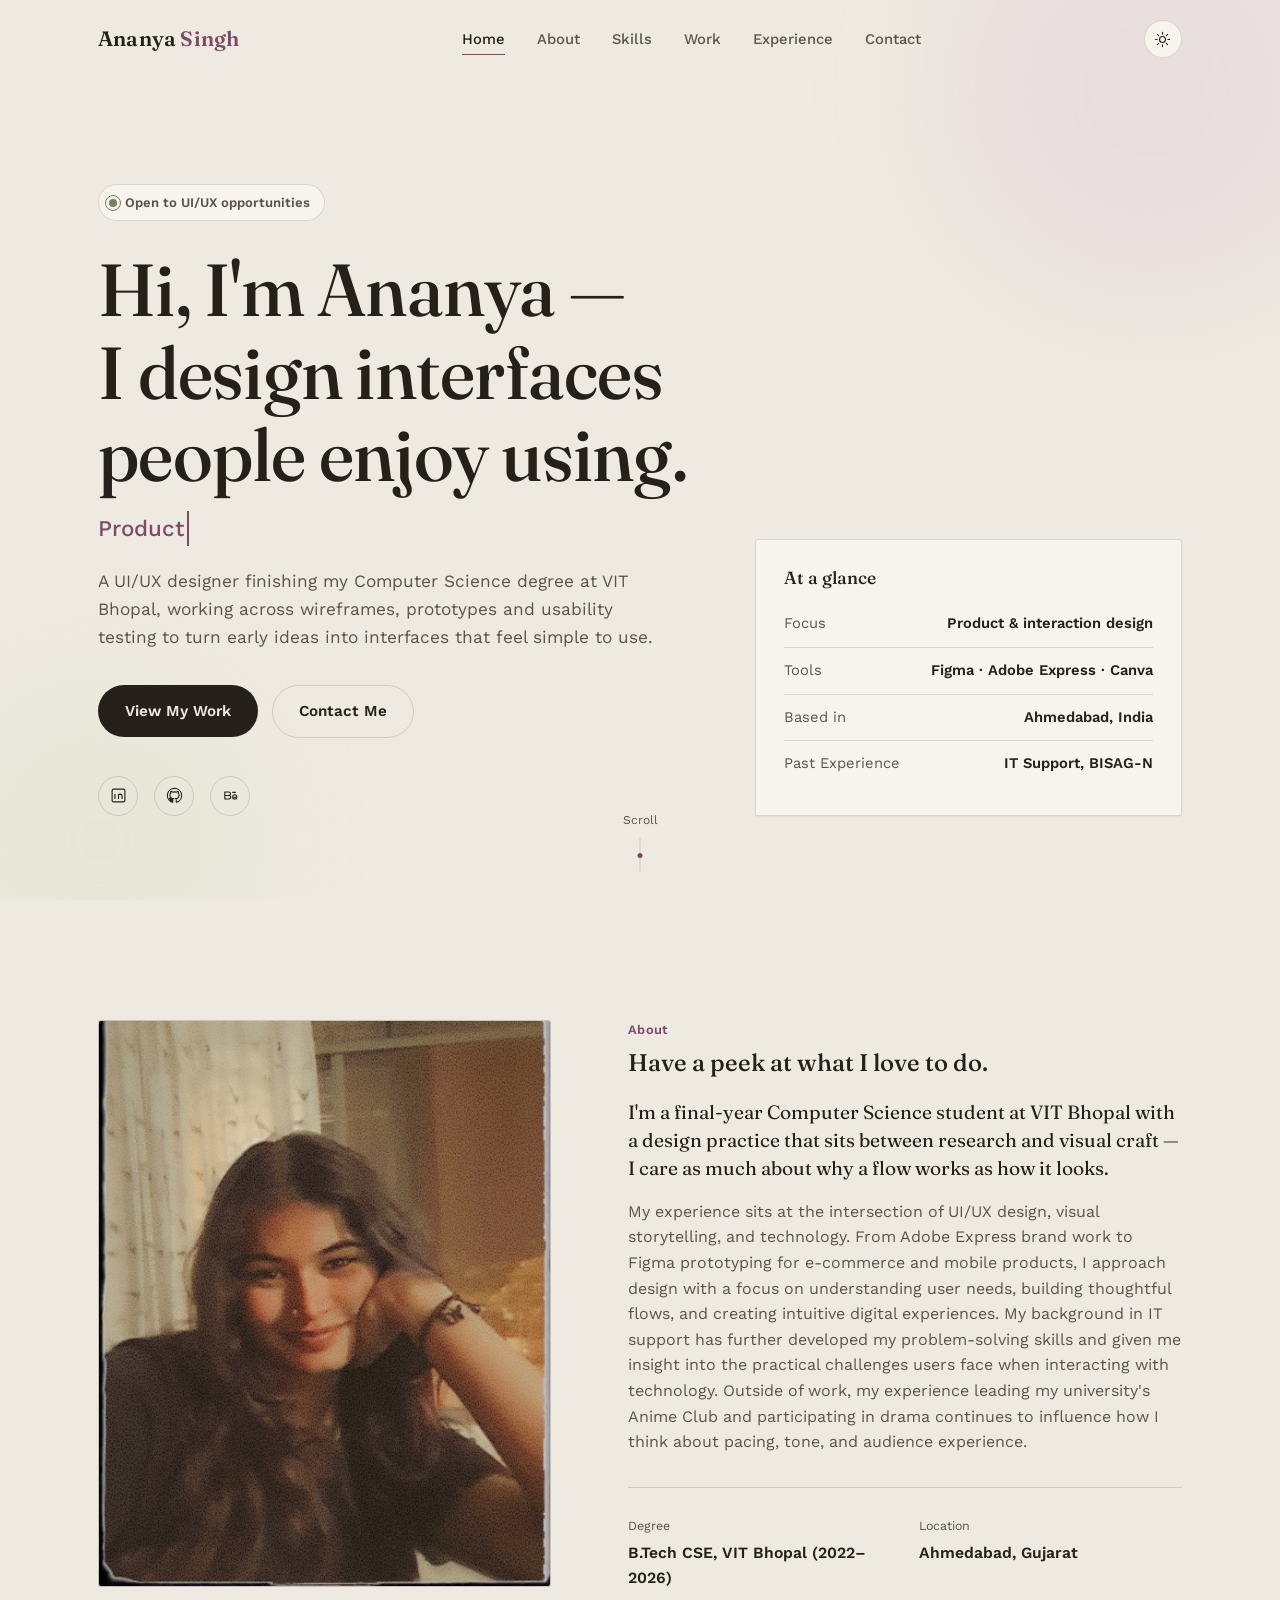
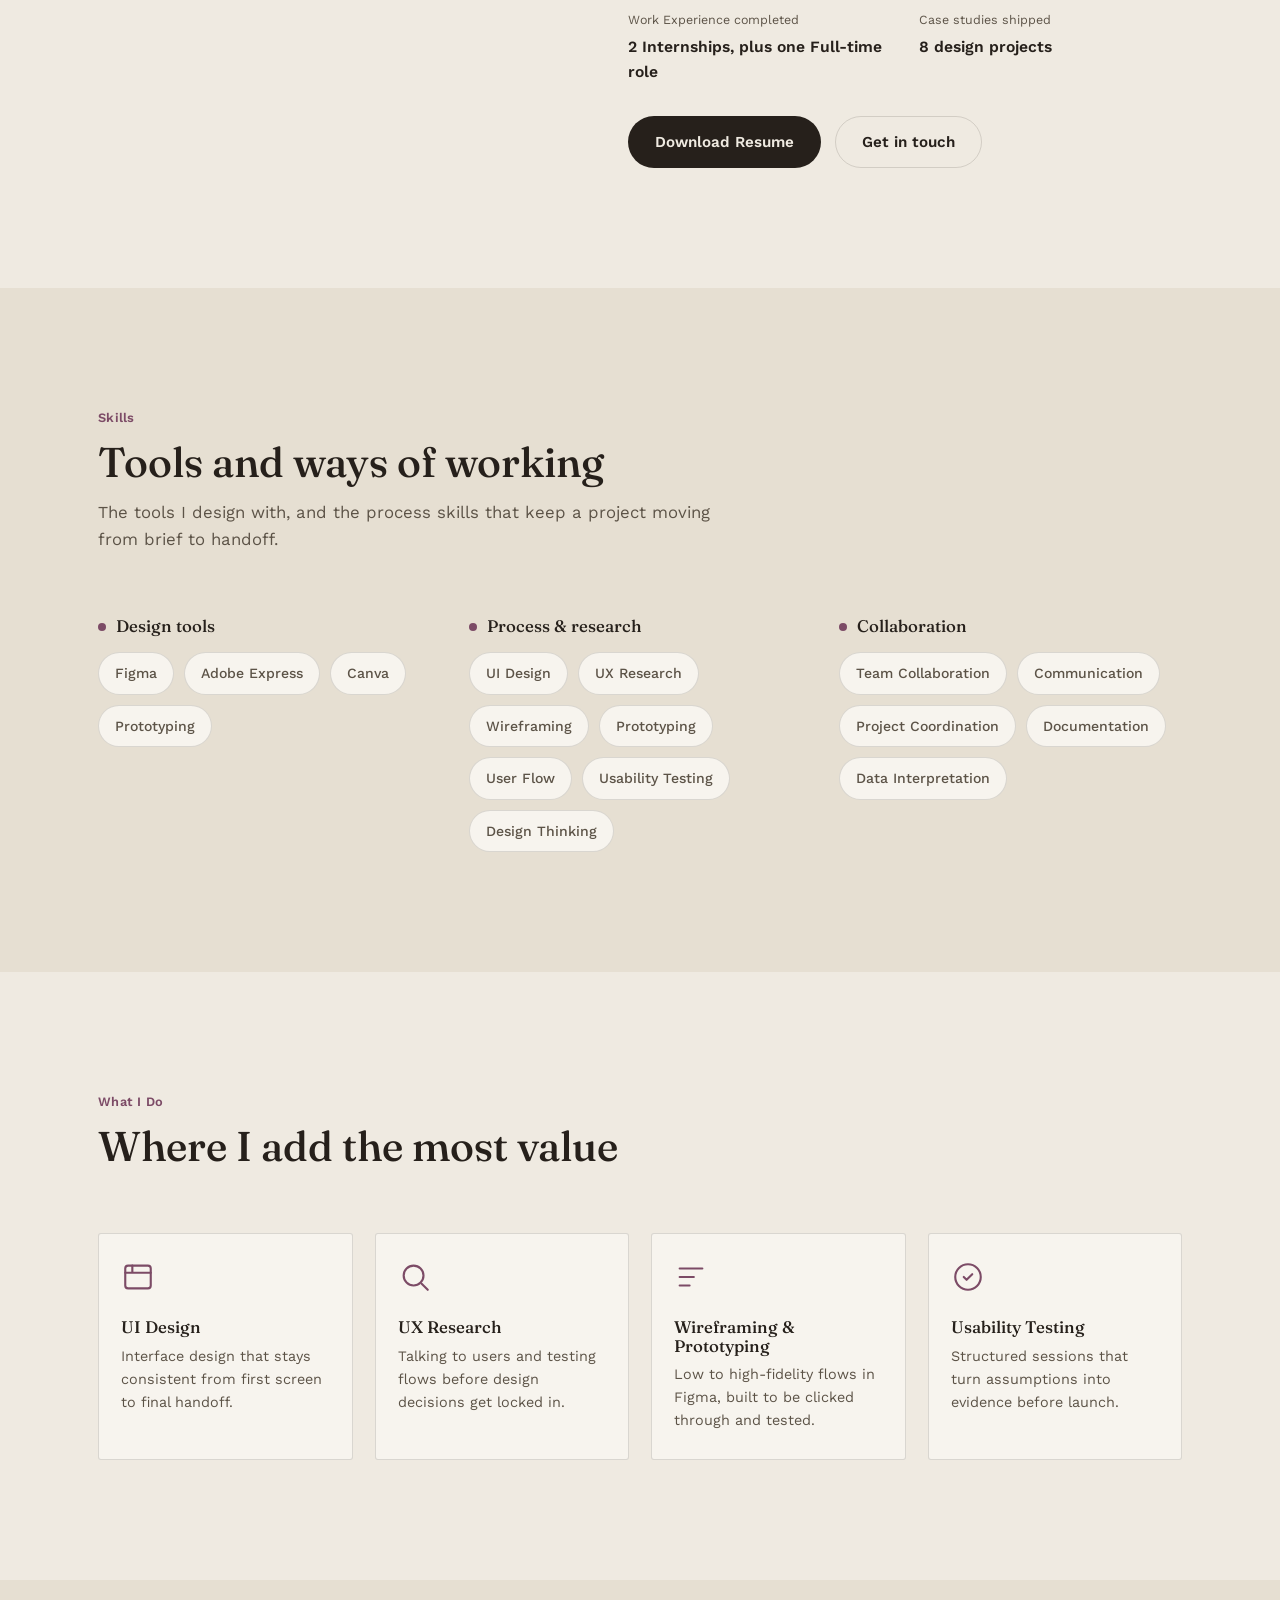
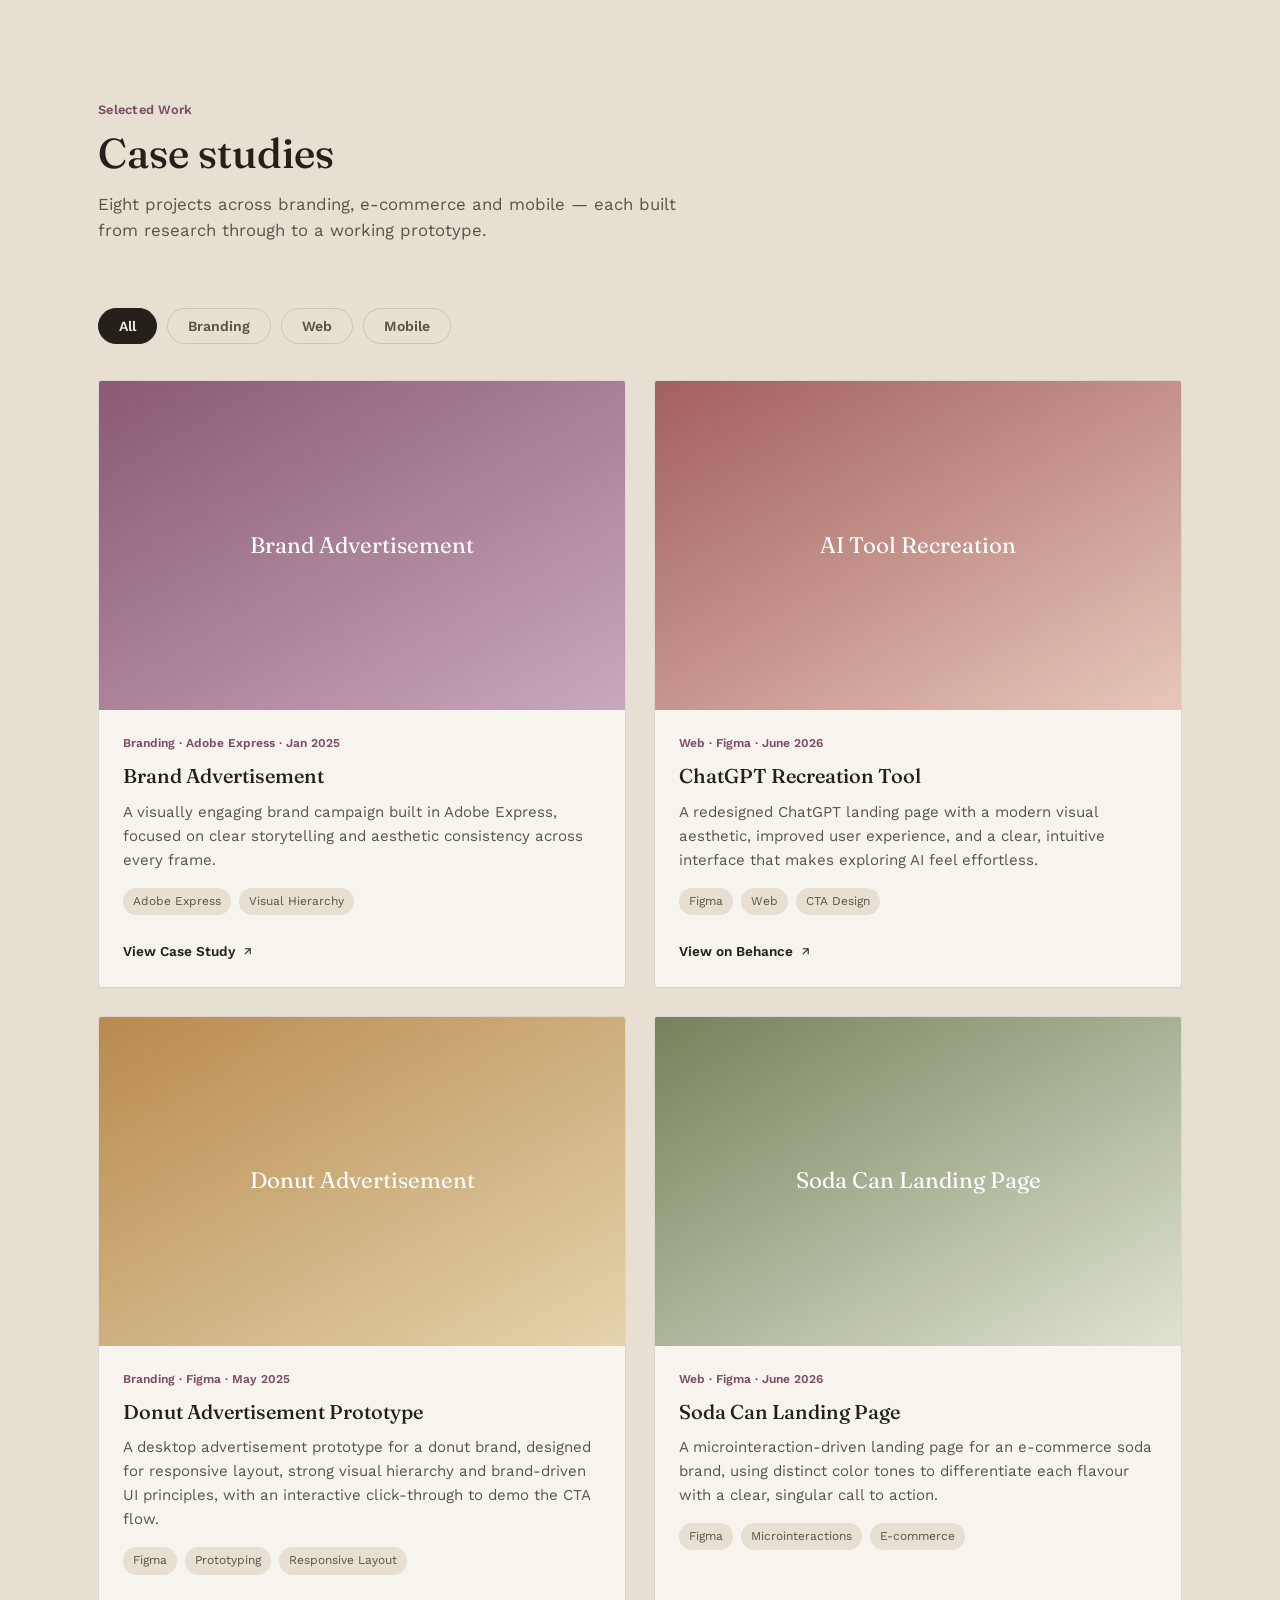
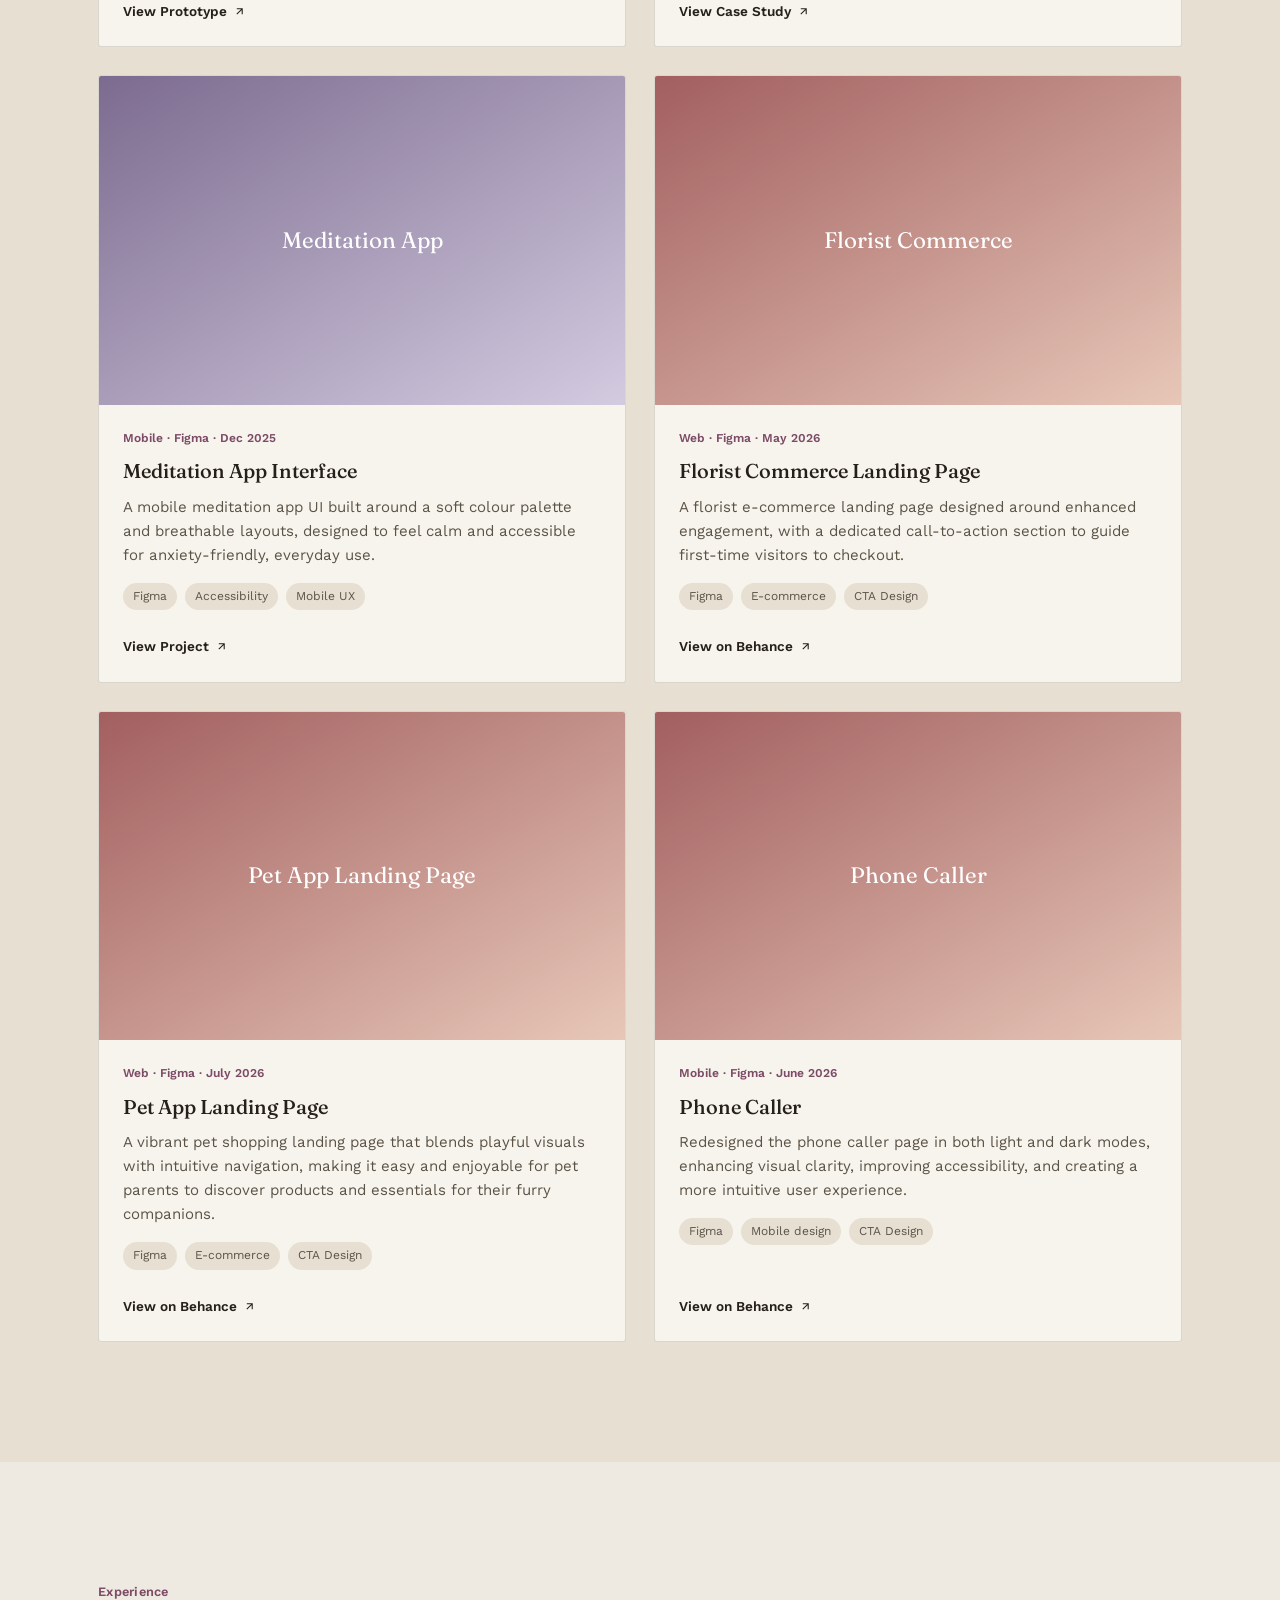
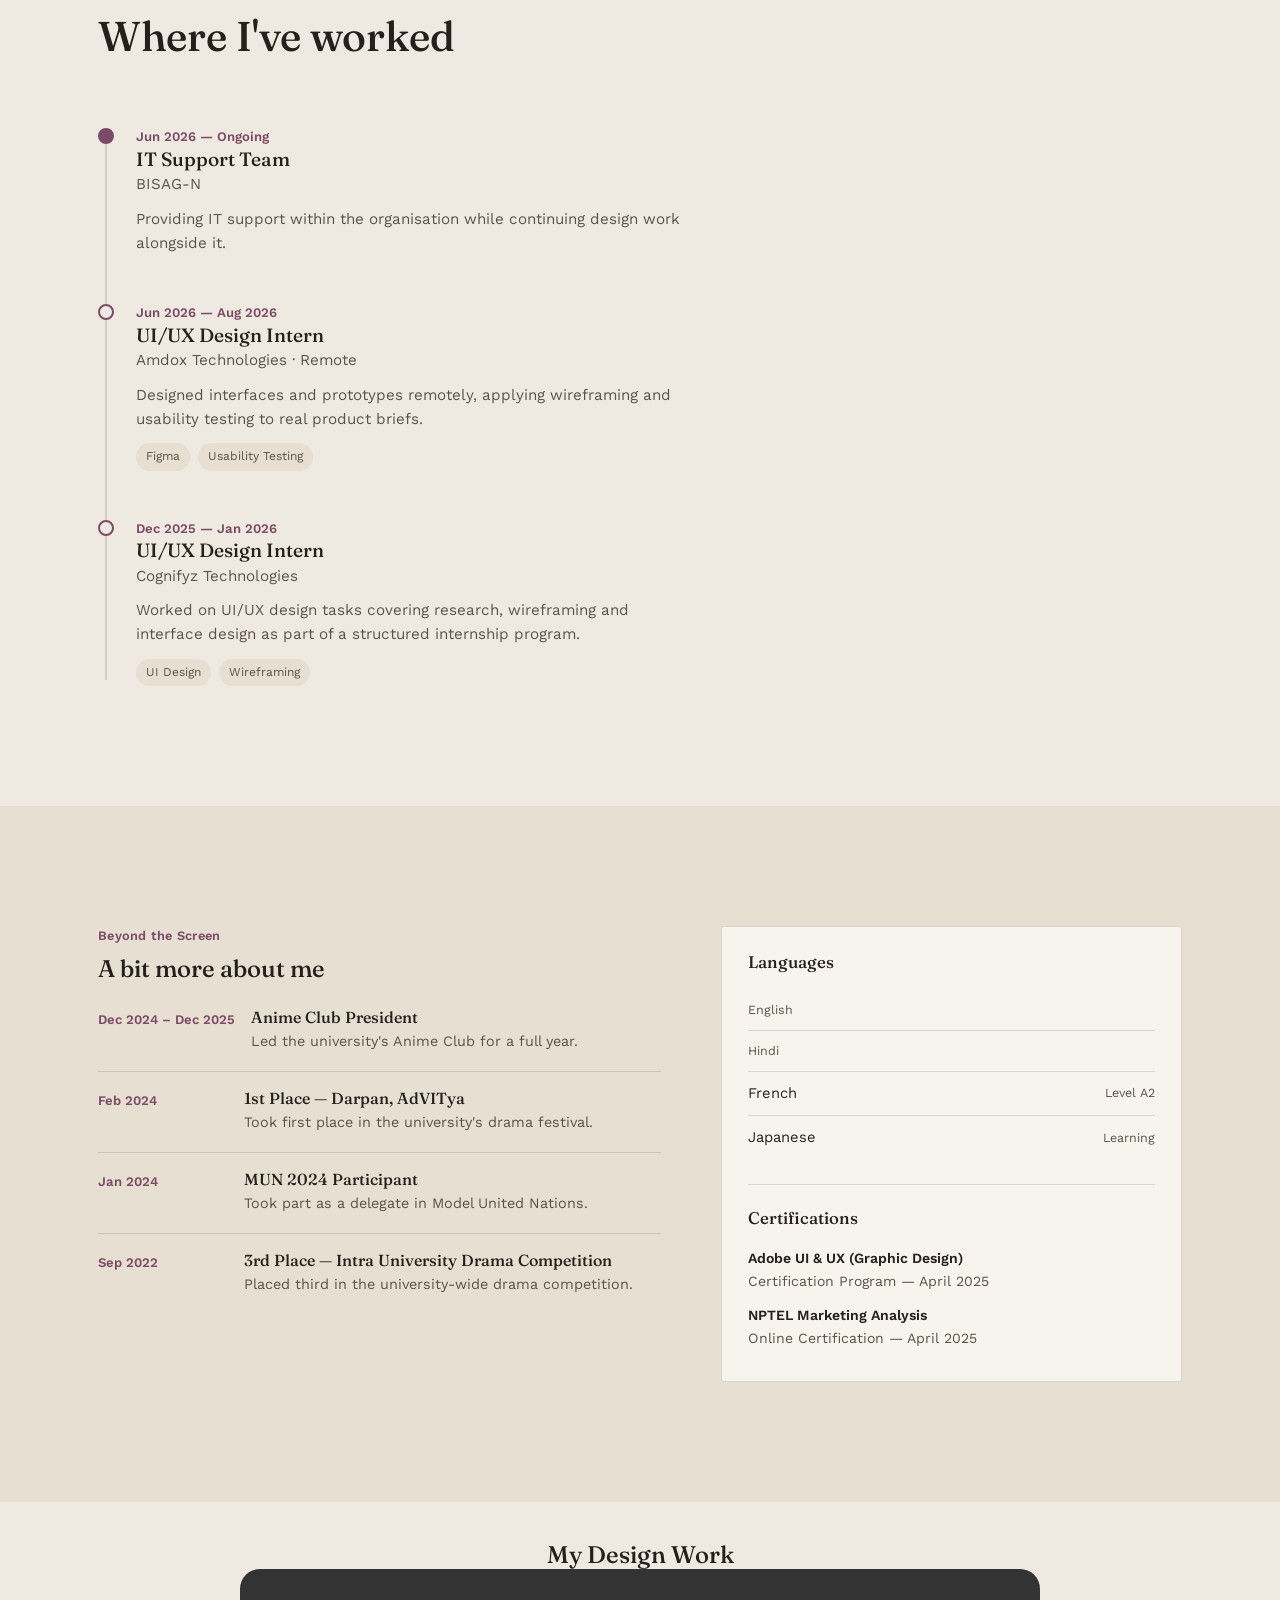
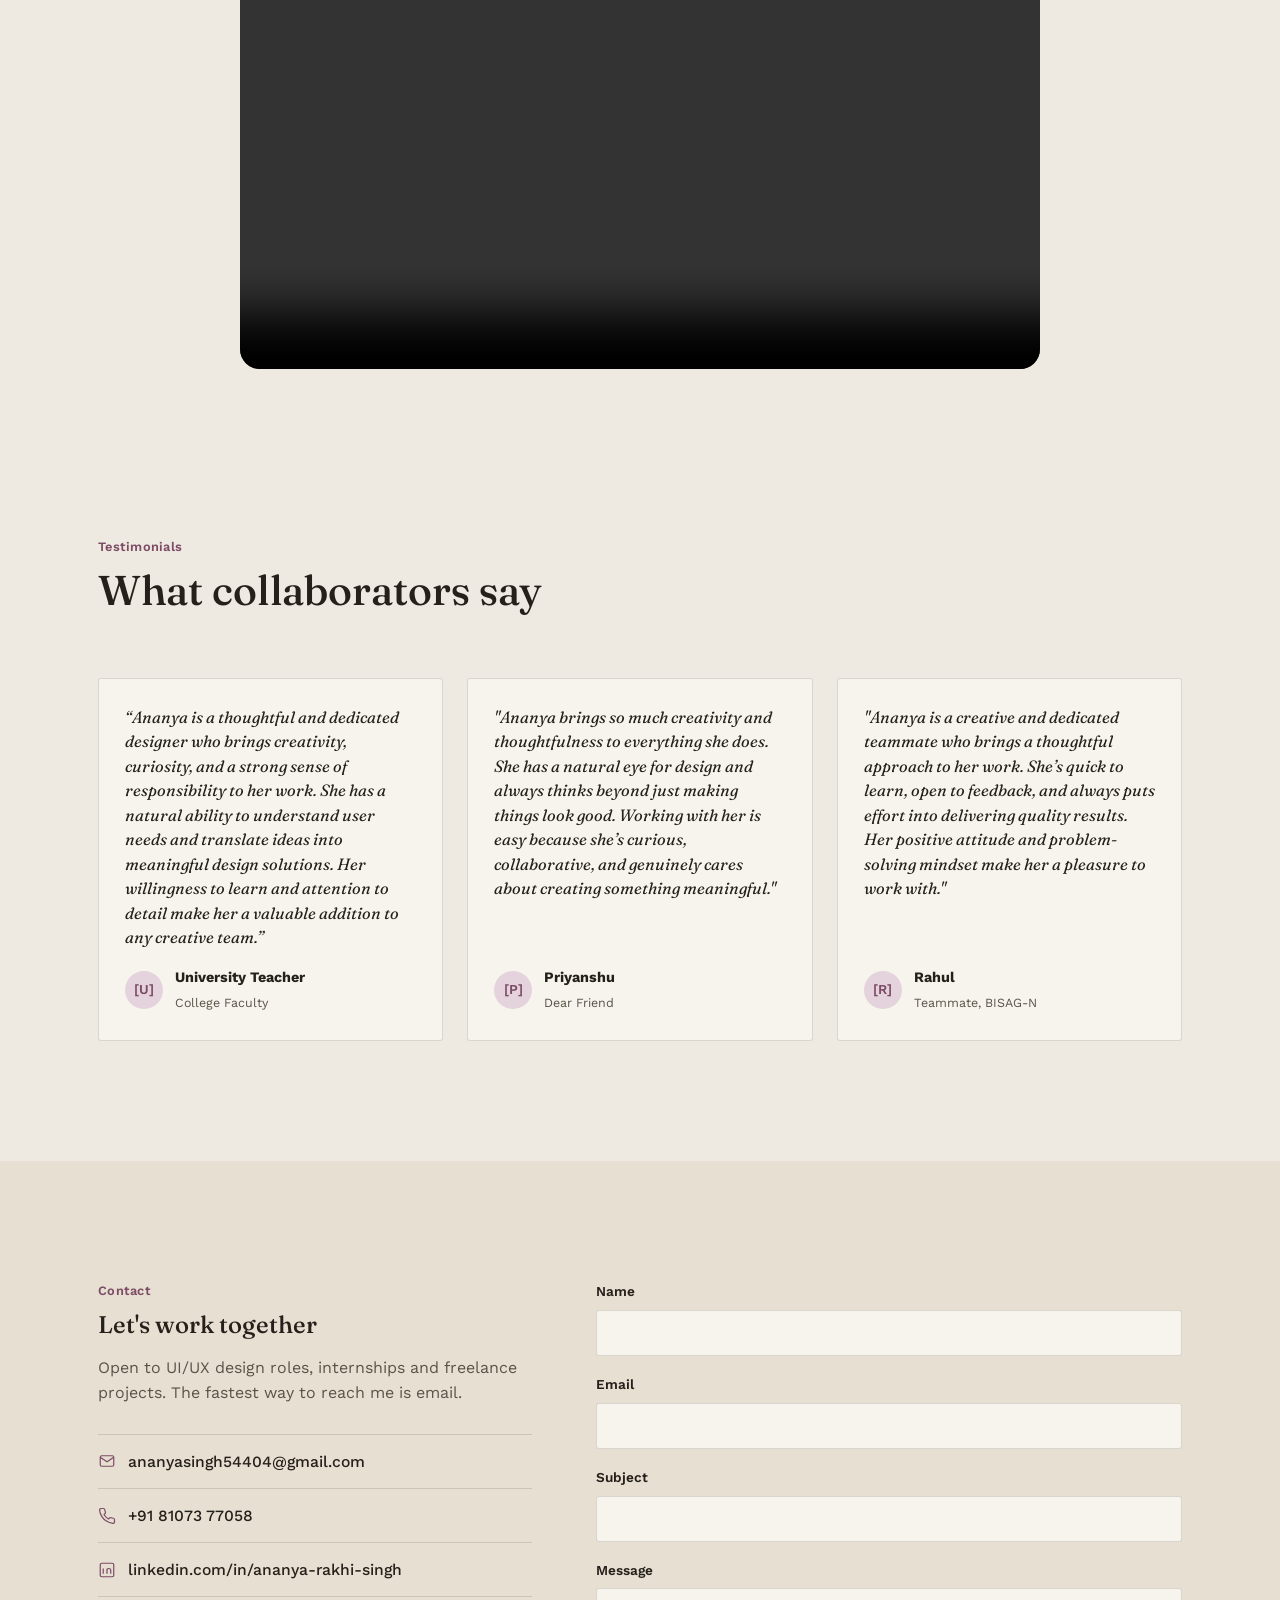
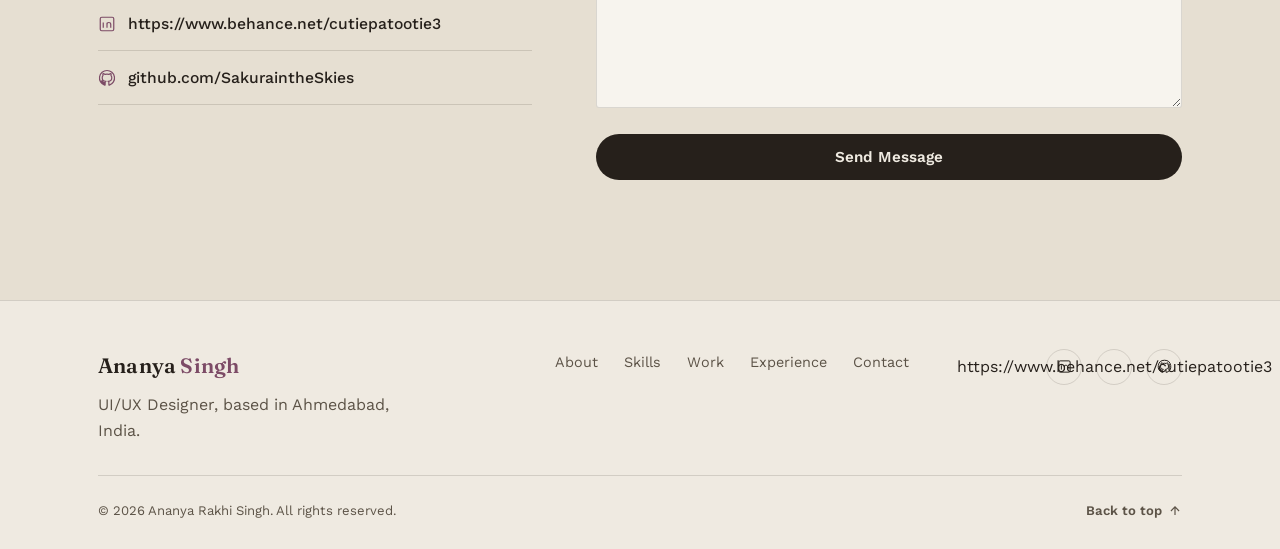
==== commit 4cc357ee: "Update index.html" ====
--- a/index.html
+++ b/index.html
@@ -550,7 +550,7 @@
         <a href="#contact" class="btn btn-ghost">Contact Me</a>
       </div>
       <div class="hero-social">
-        <a href="https://www.linkedin.com/in/ananya-rakhi-singh" target="_blank" rel="noopener" aria-label="LinkedIn"><svg viewBox="0 0 24 24" fill="none" stroke-width="1.6"><rect x="3" y="3" width="18" height="18" rx="2"></rect><path d="M7 10v7M7 7v.01M12 17v-4.5c0-1.4 1-2.5 2.3-2.5S17 11.1 17 12.5V17M12 10.2V17"></path></svg></a>
+        <a href="https://www.linkedin.com/in/ananya-rakhi-singh-267850252" target="_blank" rel="noopener" aria-label="LinkedIn"><svg viewBox="0 0 24 24" fill="none" stroke-width="1.6"><rect x="3" y="3" width="18" height="18" rx="2"></rect><path d="M7 10v7M7 7v.01M12 17v-4.5c0-1.4 1-2.5 2.3-2.5S17 11.1 17 12.5V17M12 10.2V17"></path></svg></a>
         <a href="https://github.com/SakuraintheSkies" target="_blank" rel="noopener" aria-label="GitHub"><svg viewBox="0 0 24 24" fill="none" stroke-width="1.6"><path d="M12 2a10 10 0 0 0-3.16 19.5c.5.1.68-.22.68-.48v-1.7c-2.78.6-3.37-1.34-3.37-1.34-.46-1.16-1.11-1.47-1.11-1.47-.9-.62.07-.6.07-.6 1 .07 1.53 1.03 1.53 1.03.9 1.52 2.34 1.08 2.91.83.09-.65.35-1.08.63-1.33-2.22-.25-4.56-1.11-4.56-4.94 0-1.1.39-1.99 1.03-2.69-.1-.25-.45-1.27.1-2.65 0 0 .84-.27 2.75 1.03a9.5 9.5 0 0 1 5 0c1.9-1.3 2.75-1.03 2.75-1.03.55 1.38.2 2.4.1 2.65.64.7 1.03 1.6 1.03 2.69 0 3.84-2.35 4.68-4.58 4.93.36.31.68.92.68 1.85v2.74c0 .27.18.58.69.48A10 10 0 0 0 12 2z"></path></svg></a>
         <a href="https://www.behance.net/cutiepatootie3" target="_blank" rel="noopener" aria-label="Behance"><svg viewBox="0 0 24 24" fill="none" stroke-width="1.6"><path d="M4 7h5.5a2.5 2.5 0 0 1 0 5H4zM4 12h6a2.5 2.5 0 0 1 0 5H4zM15 14.5c0 1.4 1.1 2.5 3 2.5 1.3 0 2.2-.5 2.7-1.3M15 13.8c0-1.6 1.1-2.8 3-2.8 1.9 0 2.9 1.3 2.9 3.1v.4h-5.8M14.5 7.5h5"></path></svg></a>
       </div>
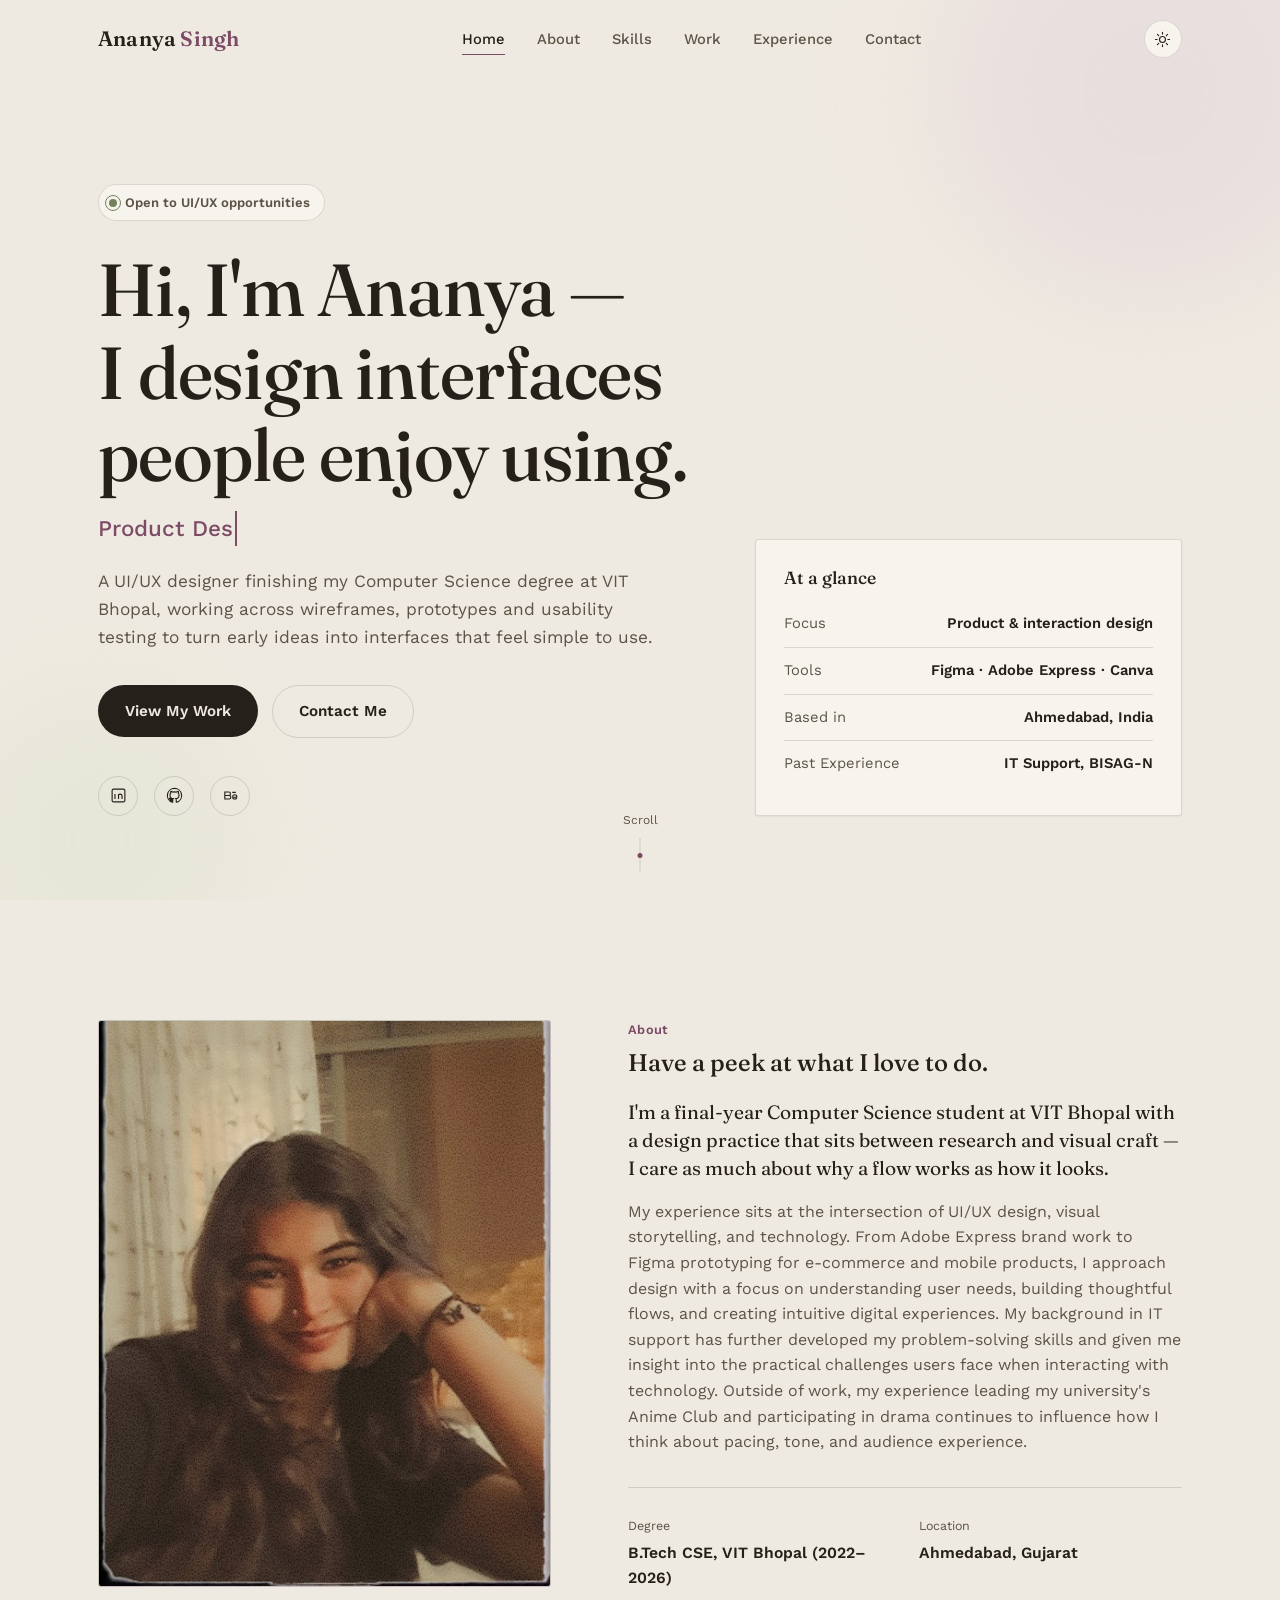
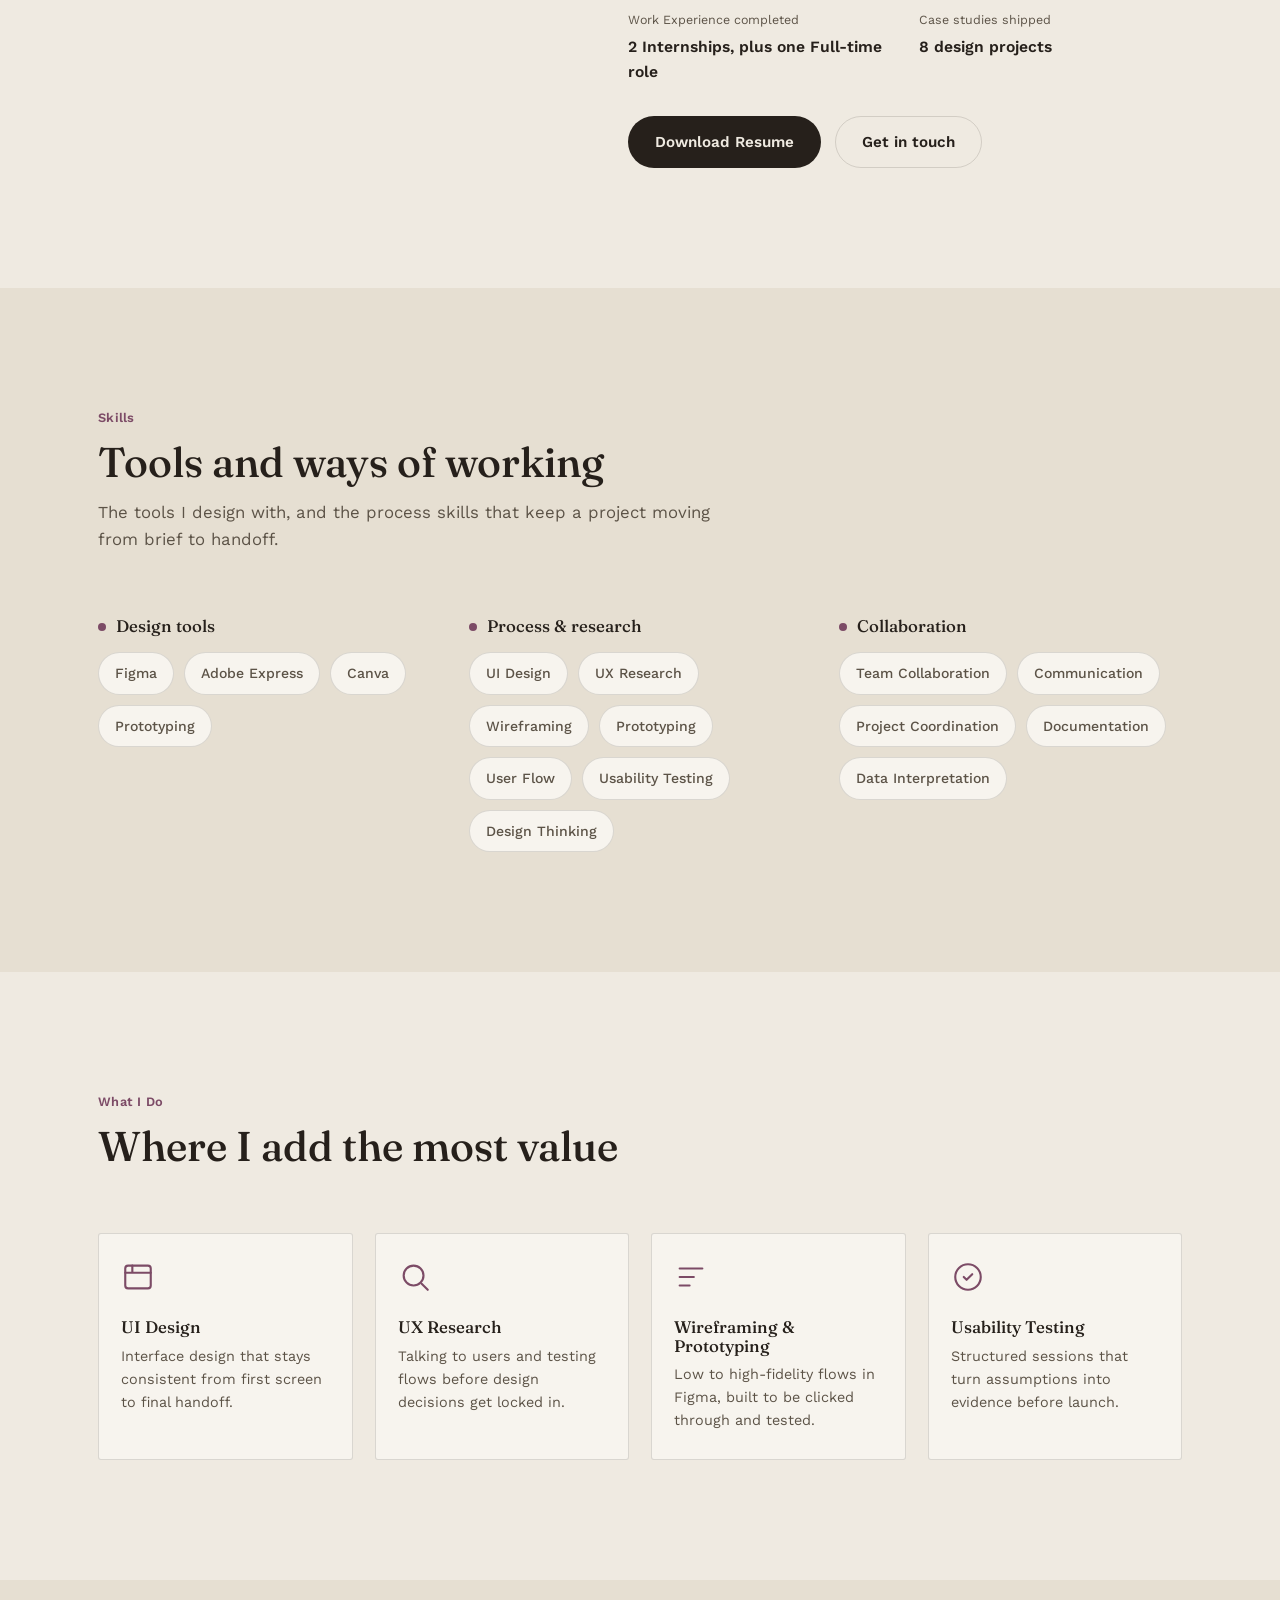
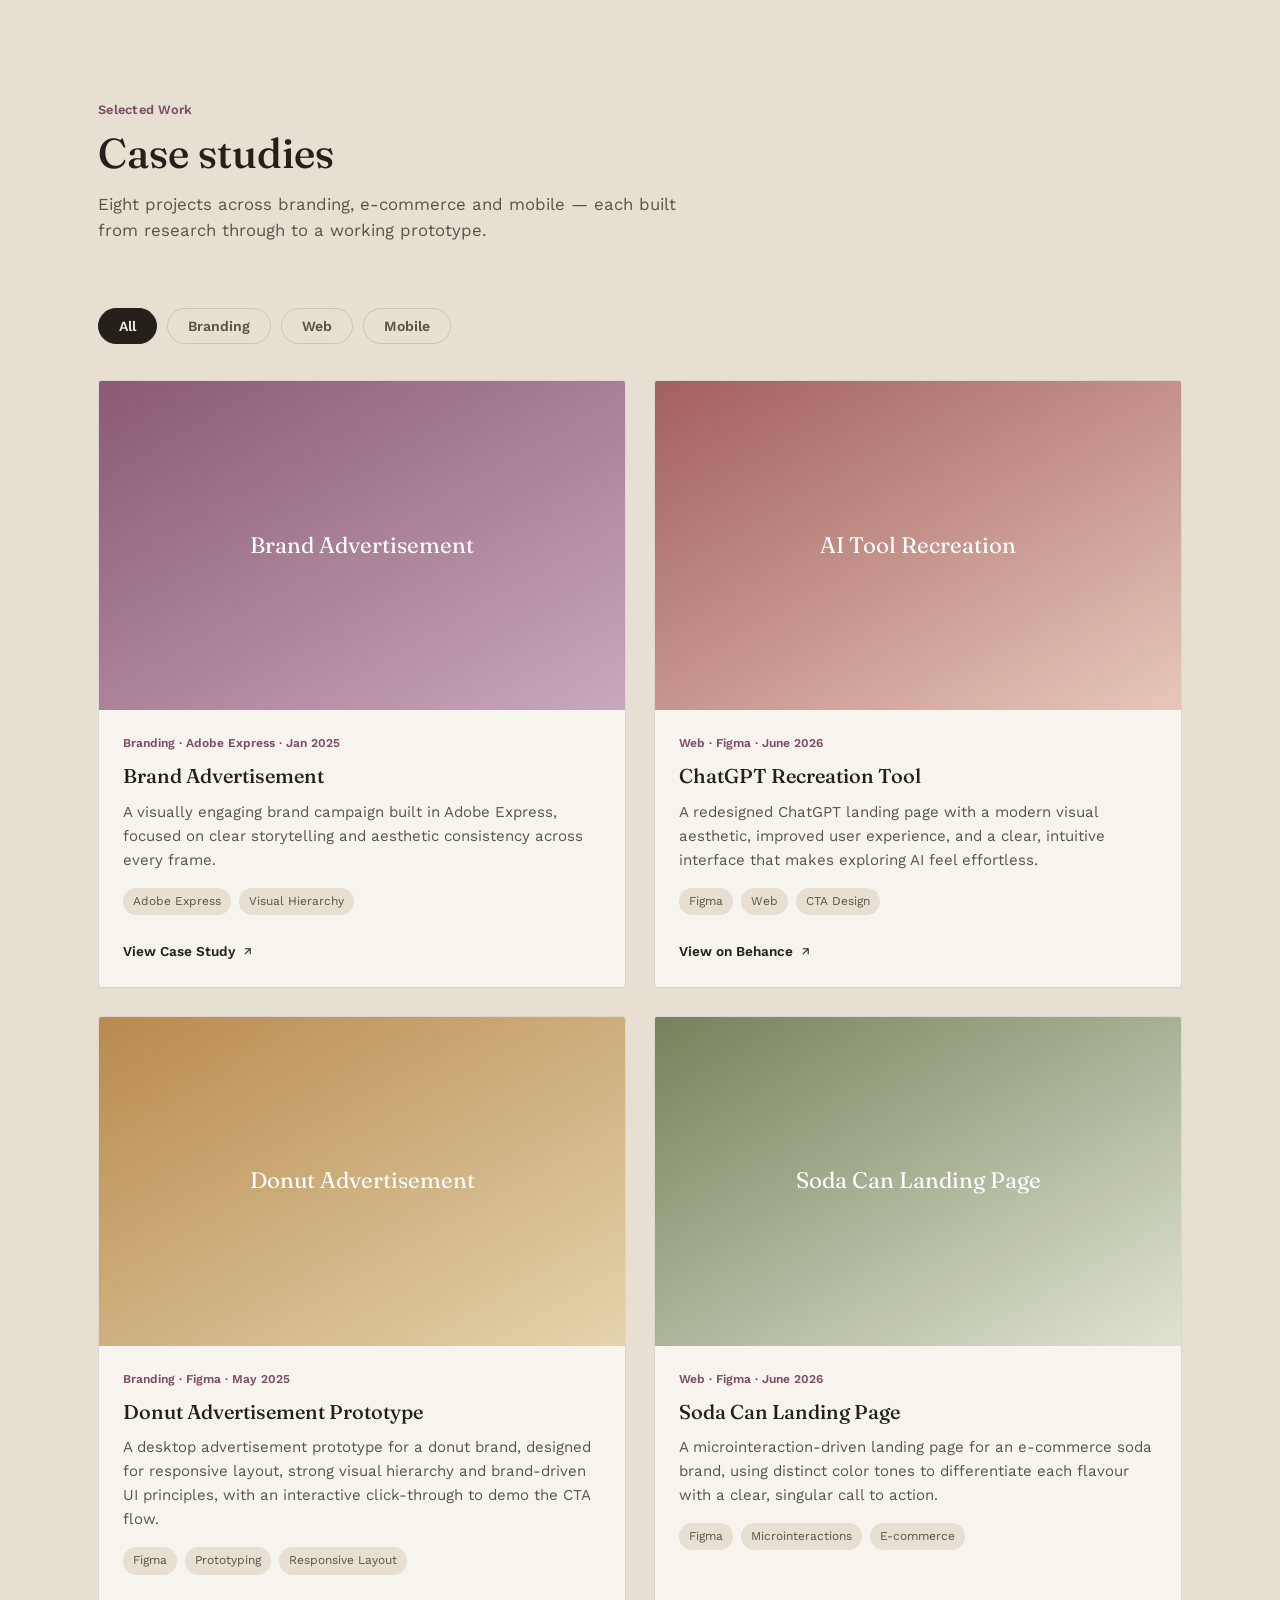
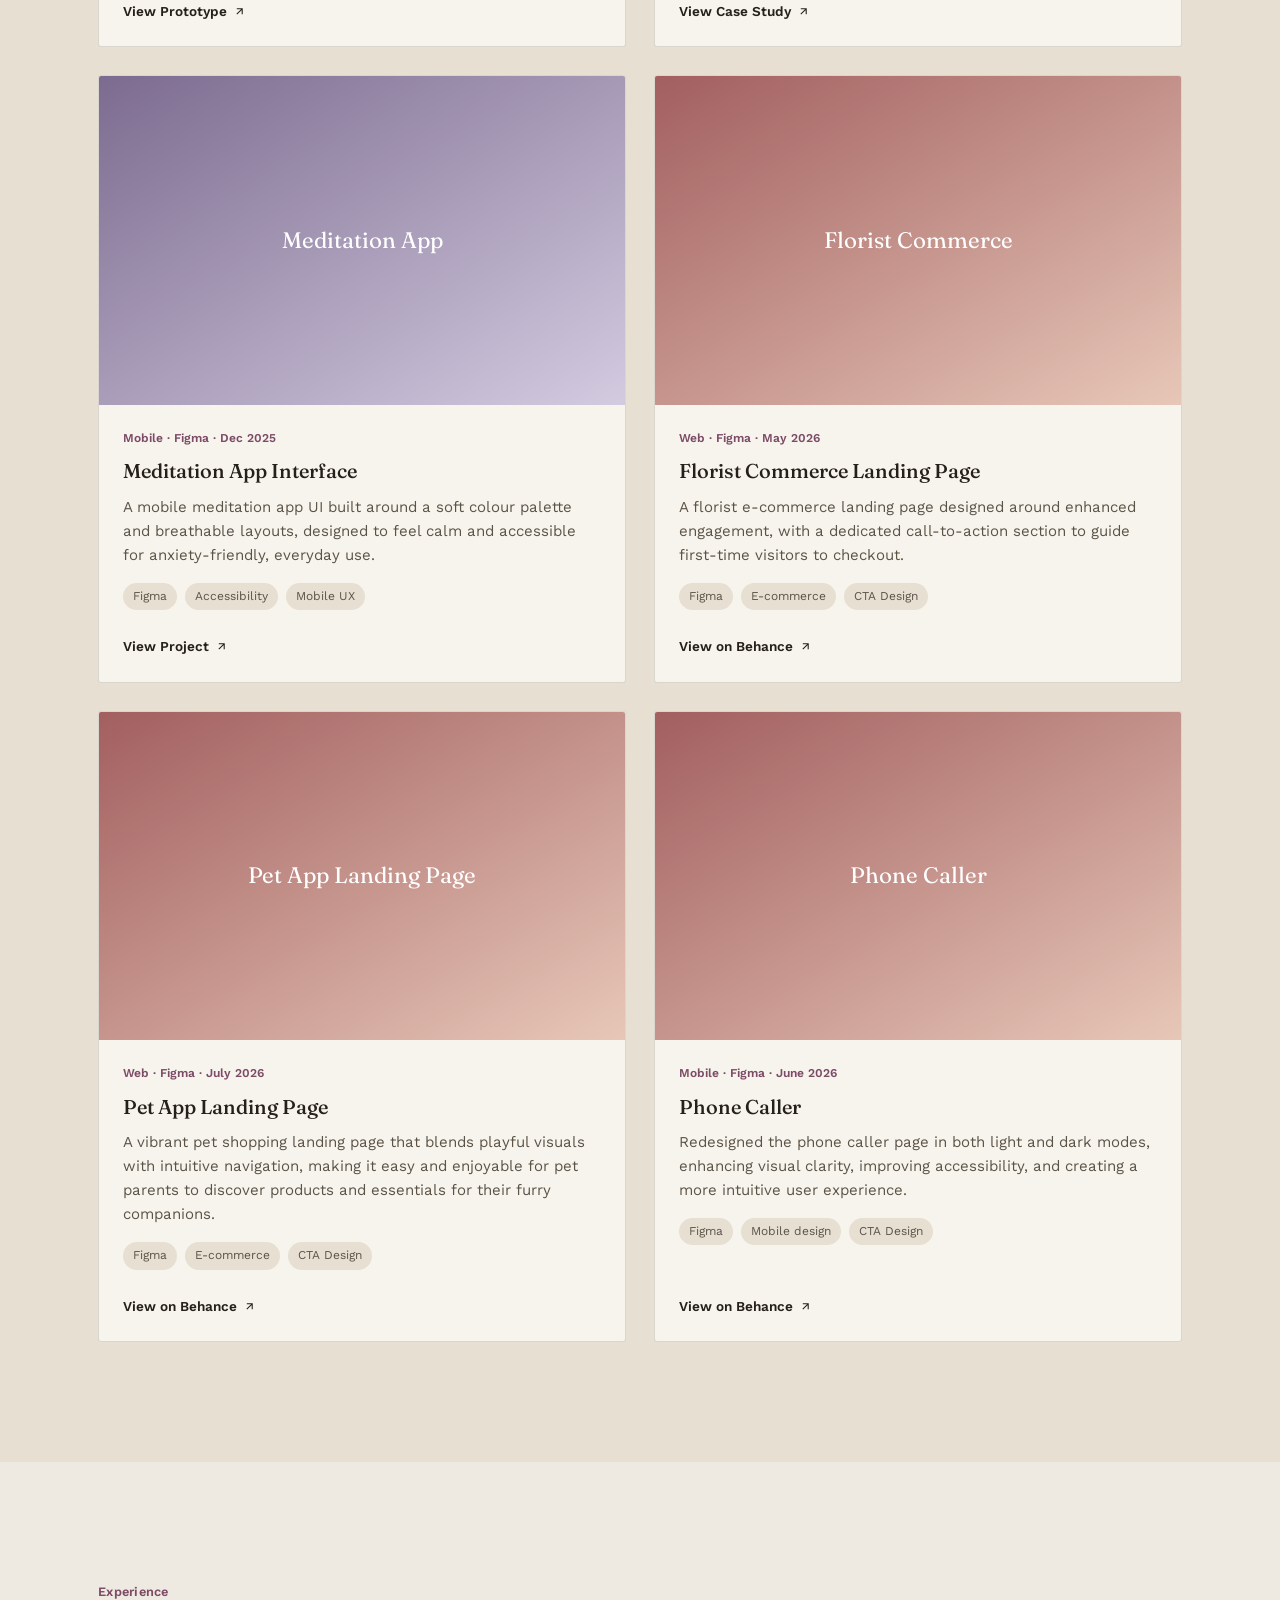
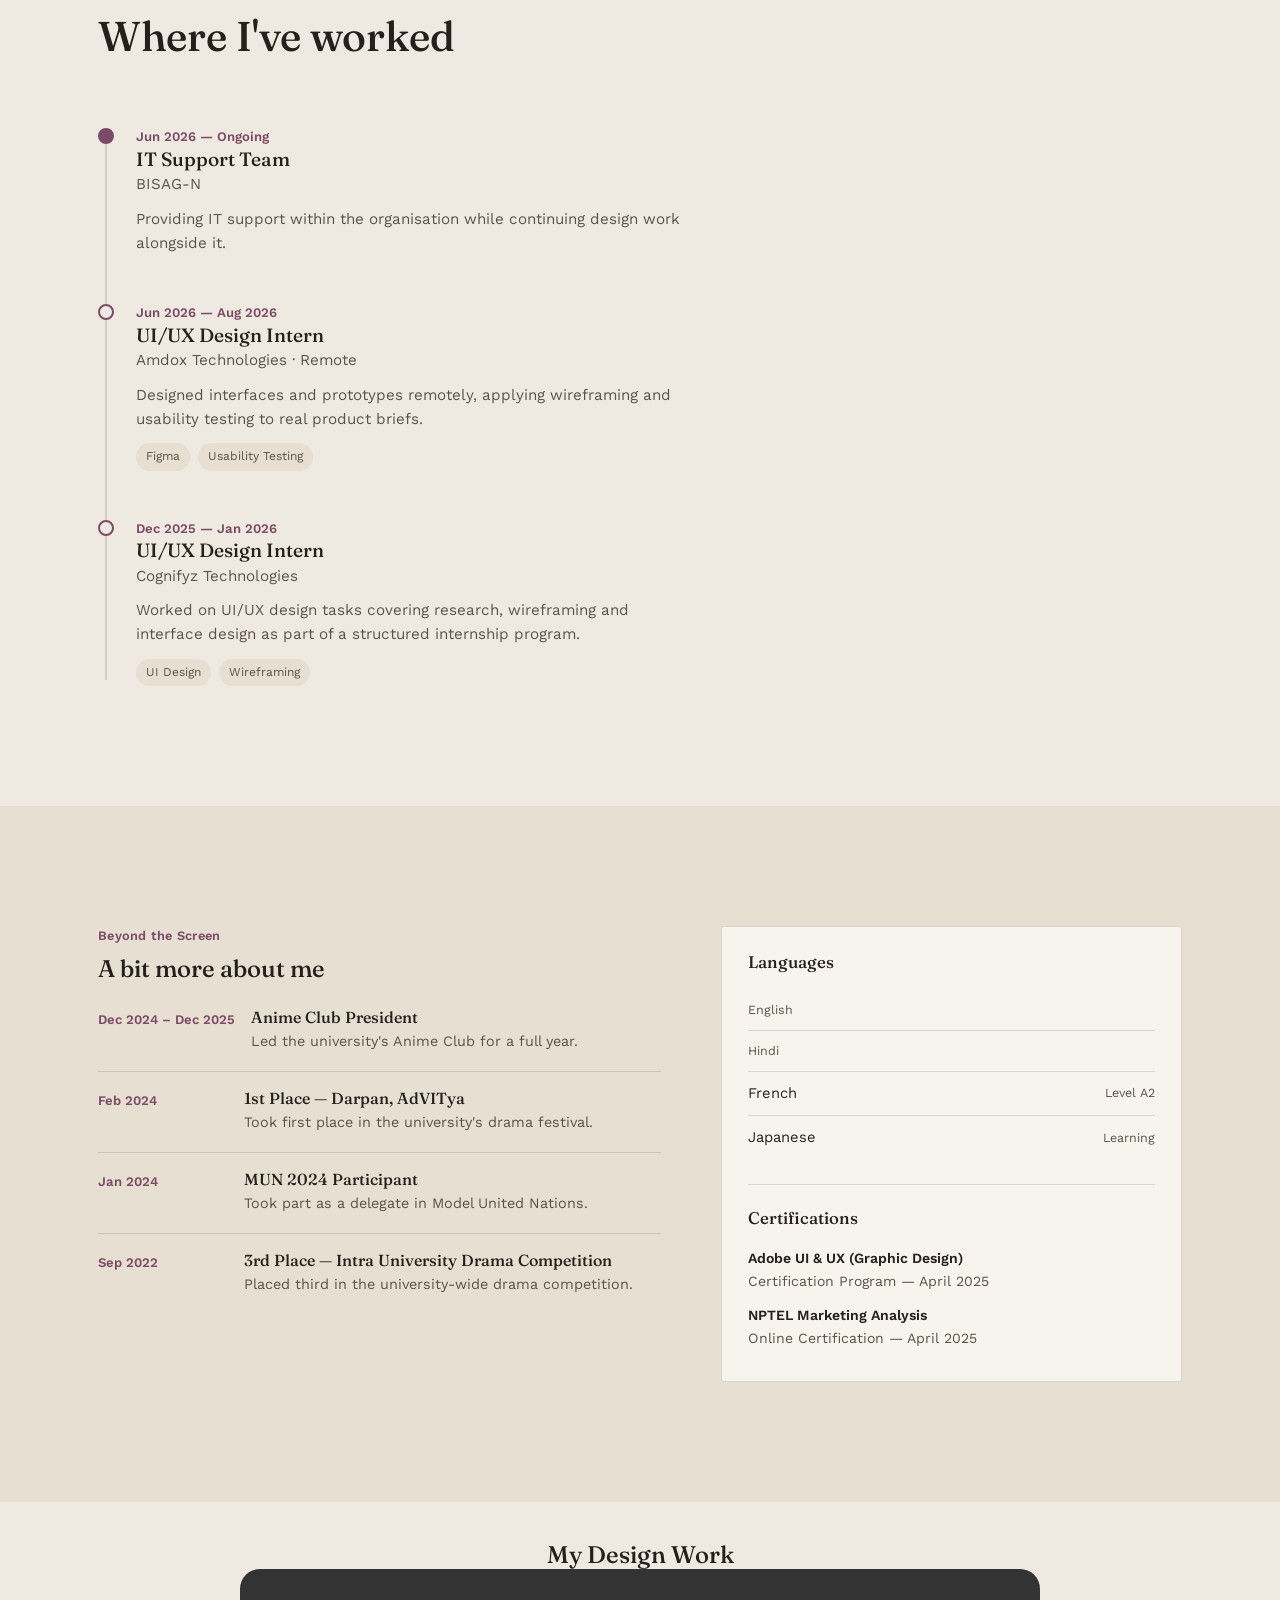
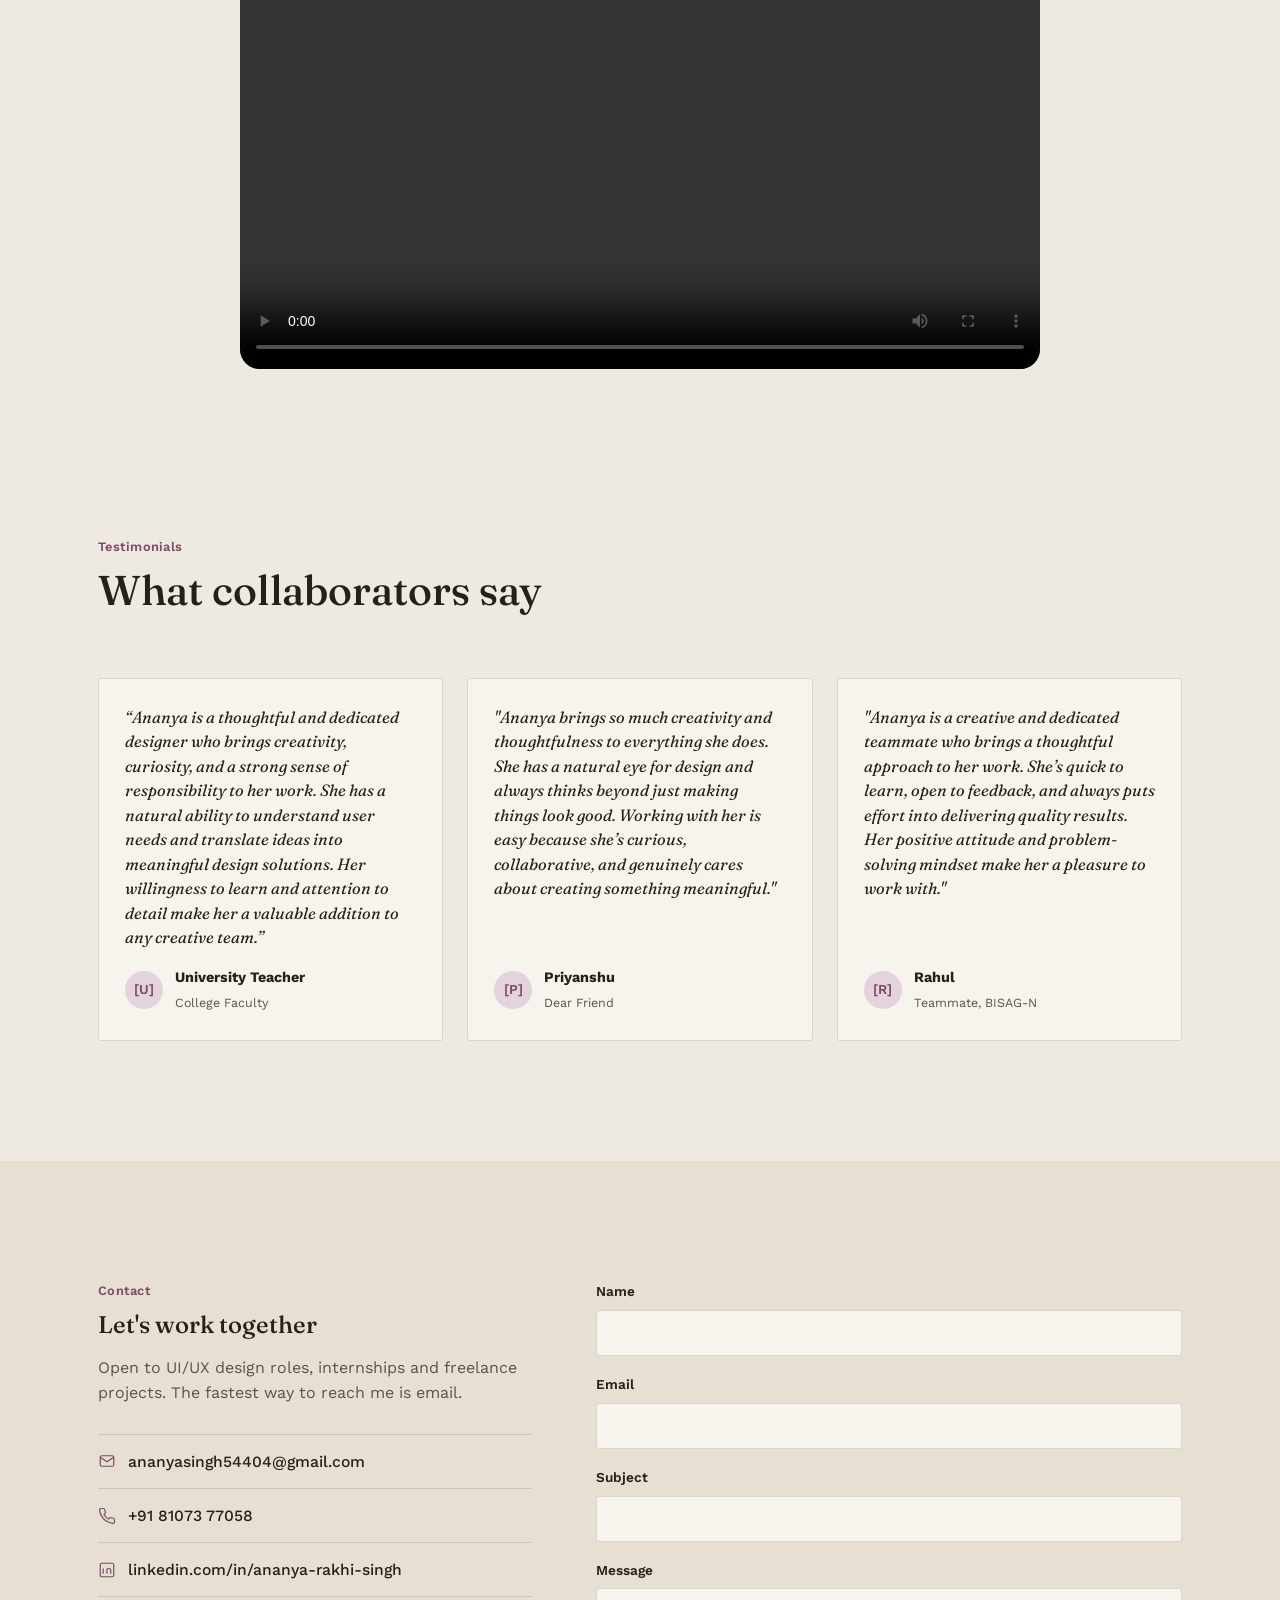
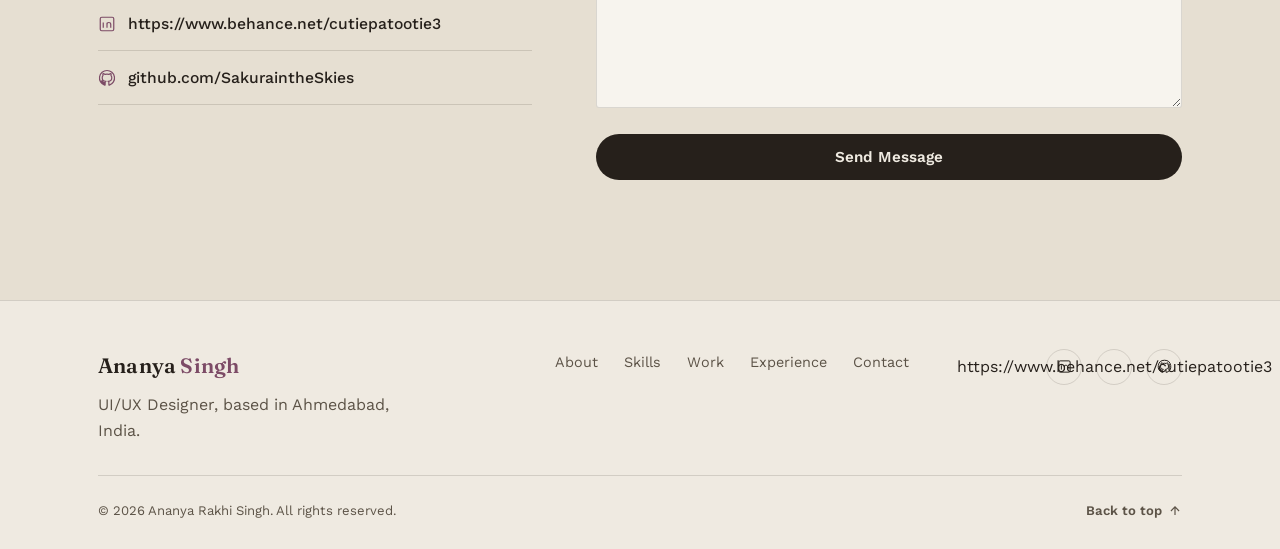
==== commit 261b75dc: "Update index.html" ====
--- a/index.html
+++ b/index.html
@@ -935,7 +935,7 @@
       <div class="contact-info" style="margin-top:28px;">
         <a href="mailto:ananyasingh54404@gmail.com"><svg viewBox="0 0 24 24" fill="none" stroke-width="1.6"><rect x="3" y="5" width="18" height="14" rx="2"></rect><path d="M3 7l9 6 9-6"></path></svg>ananyasingh54404@gmail.com</a>
         <a href="tel:+918107377058"><svg viewBox="0 0 24 24" fill="none" stroke-width="1.6"><path d="M22 16.9v3a2 2 0 0 1-2.2 2 19.8 19.8 0 0 1-8.6-3.1 19.5 19.5 0 0 1-6-6A19.8 19.8 0 0 1 2.1 4.2 2 2 0 0 1 4.1 2h3a2 2 0 0 1 2 1.7c.1 1 .3 2 .7 2.9a2 2 0 0 1-.4 2.1L8 10.1a16 16 0 0 0 6 6l1.4-1.4a2 2 0 0 1 2.1-.4c.9.4 1.9.6 2.9.7a2 2 0 0 1 1.6 2z"></path></svg>+91 81073 77058</a>
-        <a href="https://www.linkedin.com/in/ananya-rakhi-singh" target="_blank" rel="noopener"><svg viewBox="0 0 24 24" fill="none" stroke-width="1.6"><rect x="3" y="3" width="18" height="18" rx="2"></rect><path d="M7 10v7M7 7v.01M12 17v-4.5c0-1.4 1-2.5 2.3-2.5S17 11.1 17 12.5V17M12 10.2V17"></path></svg>linkedin.com/in/ananya-rakhi-singh</a>
+        <a href="https://www.linkedin.com/in/ananya-rakhi-singh-267850252" target="_blank" rel="noopener"><svg viewBox="0 0 24 24" fill="none" stroke-width="1.6"><rect x="3" y="3" width="18" height="18" rx="2"></rect><path d="M7 10v7M7 7v.01M12 17v-4.5c0-1.4 1-2.5 2.3-2.5S17 11.1 17 12.5V17M12 10.2V17"></path></svg>linkedin.com/in/ananya-rakhi-singh</a>
         <a href="https://www.behance.net/cutiepatootie3" target="_blank" rel="noopener"><svg viewBox="0 0 24 24" fill="none" stroke-width="1.6"><rect x="3" y="3" width="18" height="18" rx="2"></rect><path d="M7 10v7M7 7v.01M12 17v-4.5c0-1.4 1-2.5 2.3-2.5S17 11.1 17 12.5V17M12 10.2V17"></path></svg>https://www.behance.net/cutiepatootie3</a>
         <a href="https://github.com/SakuraintheSkies" target="_blank" rel="noopener"><svg viewBox="0 0 24 24" fill="none" stroke-width="1.6"><path d="M12 2a10 10 0 0 0-3.16 19.5c.5.1.68-.22.68-.48v-1.7c-2.78.6-3.37-1.34-3.37-1.34-.46-1.16-1.11-1.47-1.11-1.47-.9-.62.07-.6.07-.6 1 .07 1.53 1.03 1.53 1.03.9 1.52 2.34 1.08 2.91.83.09-.65.35-1.08.63-1.33-2.22-.25-4.56-1.11-4.56-4.94 0-1.1.39-1.99 1.03-2.69-.1-.25-.45-1.27.1-2.65 0 0 .84-.27 2.75 1.03a9.5 9.5 0 0 1 5 0c1.9-1.3 2.75-1.03 2.75-1.03.55 1.38.2 2.4.1 2.65.64.7 1.03 1.6 1.03 2.69 0 3.84-2.35 4.68-4.58 4.93.36.31.68.92.68 1.85v2.74c0 .27.18.58.69.48A10 10 0 0 0 12 2z"></path></svg>github.com/SakuraintheSkies</a>
       </div>
@@ -990,7 +990,7 @@
         <li><a href="#contact">Contact</a></li>
       </ul>
       <div class="footer-social">
-        <a href="https://www.linkedin.com/in/ananya-rakhi-singh" target="_blank" rel="noopener" aria-label="LinkedIn"><svg viewBox="0 0 24 24" fill="none" stroke-width="1.6"><rect x="3" y="3" width="18" height="18" rx="2"></rect><path d="M7 10v7M7 7v.01M12 17v-4.5c0-1.4 1-2.5 2.3-2.5S17 11.1 17 12.5V17M12 10.2V17"></path></svg></a>
+        <a href="https://www.linkedin.com/in/ananya-rakhi-singh-267850252" target="_blank" rel="noopener" aria-label="LinkedIn"><svg viewBox="0 0 24 24" fill="none" stroke-width="1.6"><rect x="3" y="3" width="18" height="18" rx="2"></rect><path d="M7 10v7M7 7v.01M12 17v-4.5c0-1.4 1-2.5 2.3-2.5S17 11.1 17 12.5V17M12 10.2V17"></path></svg></a>
         <a href="https://www.behance.net/cutiepatootie3" target="_blank" rel="noopener"><svg viewBox="0 0 24 24" fill="none" stroke-width="1.6"><rect x="3" y="3" width="18" height="18" rx="2"></rect><path d="M7 10v7M7 7v.01M12 17v-4.5c0-1.4 1-2.5 2.3-2.5S17 11.1 17 12.5V17M12 10.2V17"></path></svg>https://www.behance.net/cutiepatootie3</a>
         <a href="https://github.com/SakuraintheSkies" target="_blank" rel="noopener" aria-label="GitHub"><svg viewBox="0 0 24 24" fill="none" stroke-width="1.6"><path d="M12 2a10 10 0 0 0-3.16 19.5c.5.1.68-.22.68-.48v-1.7c-2.78.6-3.37-1.34-3.37-1.34-.46-1.16-1.11-1.47-1.11-1.47-.9-.62.07-.6.07-.6 1 .07 1.53 1.03 1.53 1.03.9 1.52 2.34 1.08 2.91.83.09-.65.35-1.08.63-1.33-2.22-.25-4.56-1.11-4.56-4.94 0-1.1.39-1.99 1.03-2.69-.1-.25-.45-1.27.1-2.65 0 0 .84-.27 2.75 1.03a9.5 9.5 0 0 1 5 0c1.9-1.3 2.75-1.03 2.75-1.03.55 1.38.2 2.4.1 2.65.64.7 1.03 1.6 1.03 2.69 0 3.84-2.35 4.68-4.58 4.93.36.31.68.92.68 1.85v2.74c0 .27.18.58.69.48A10 10 0 0 0 12 2z"></path></svg></a>
       </div>
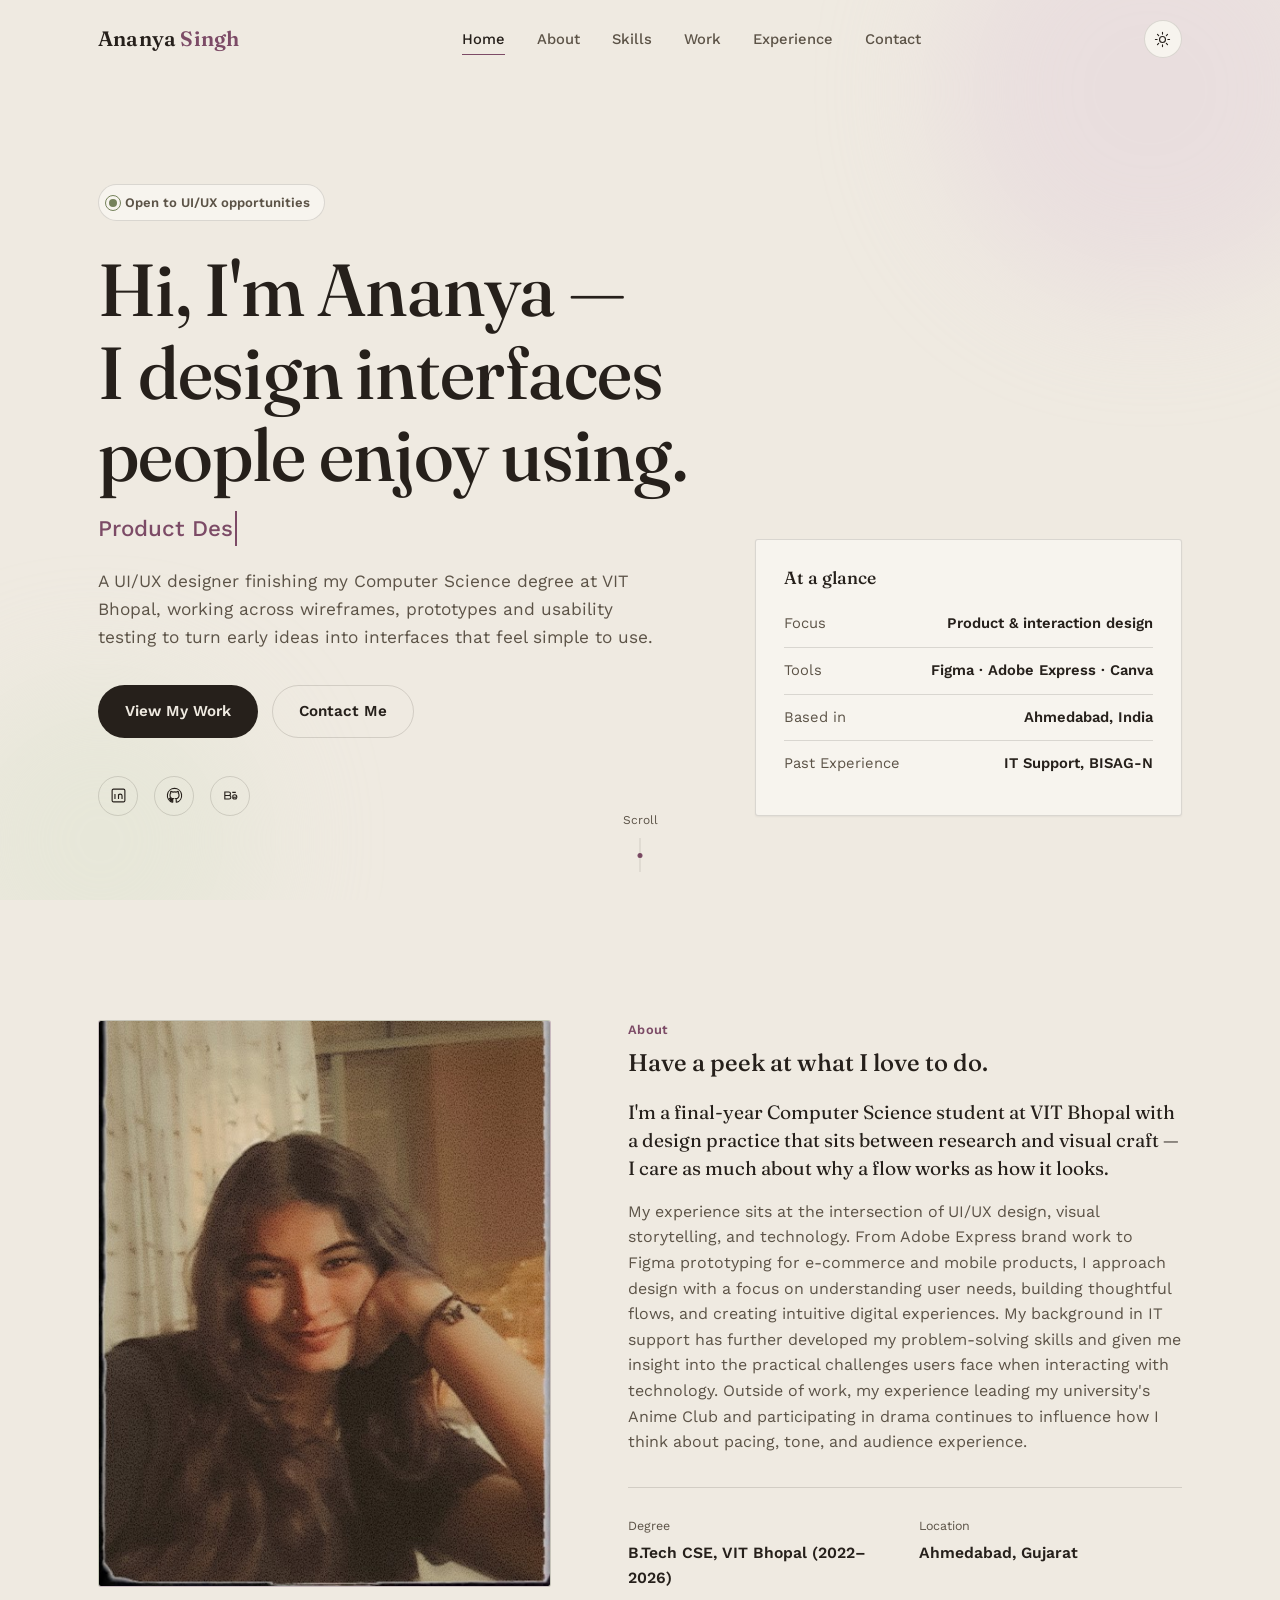
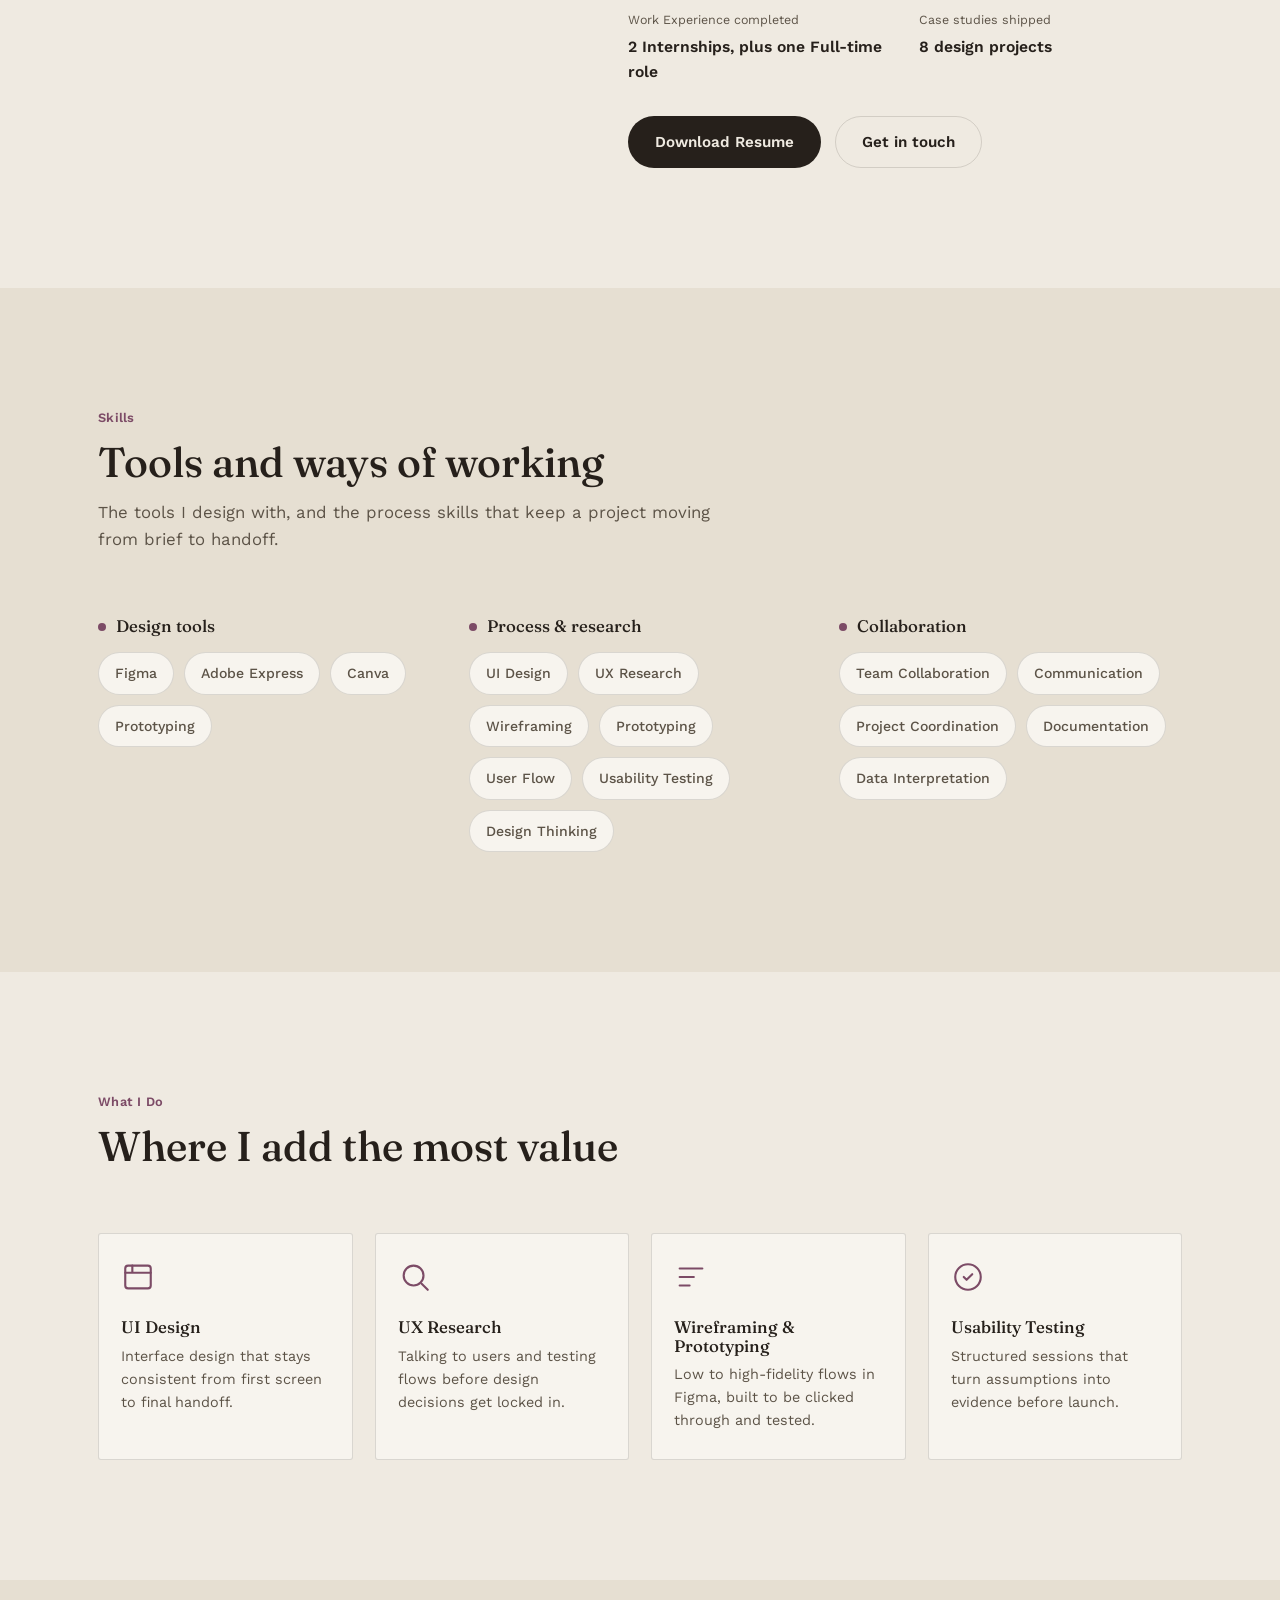
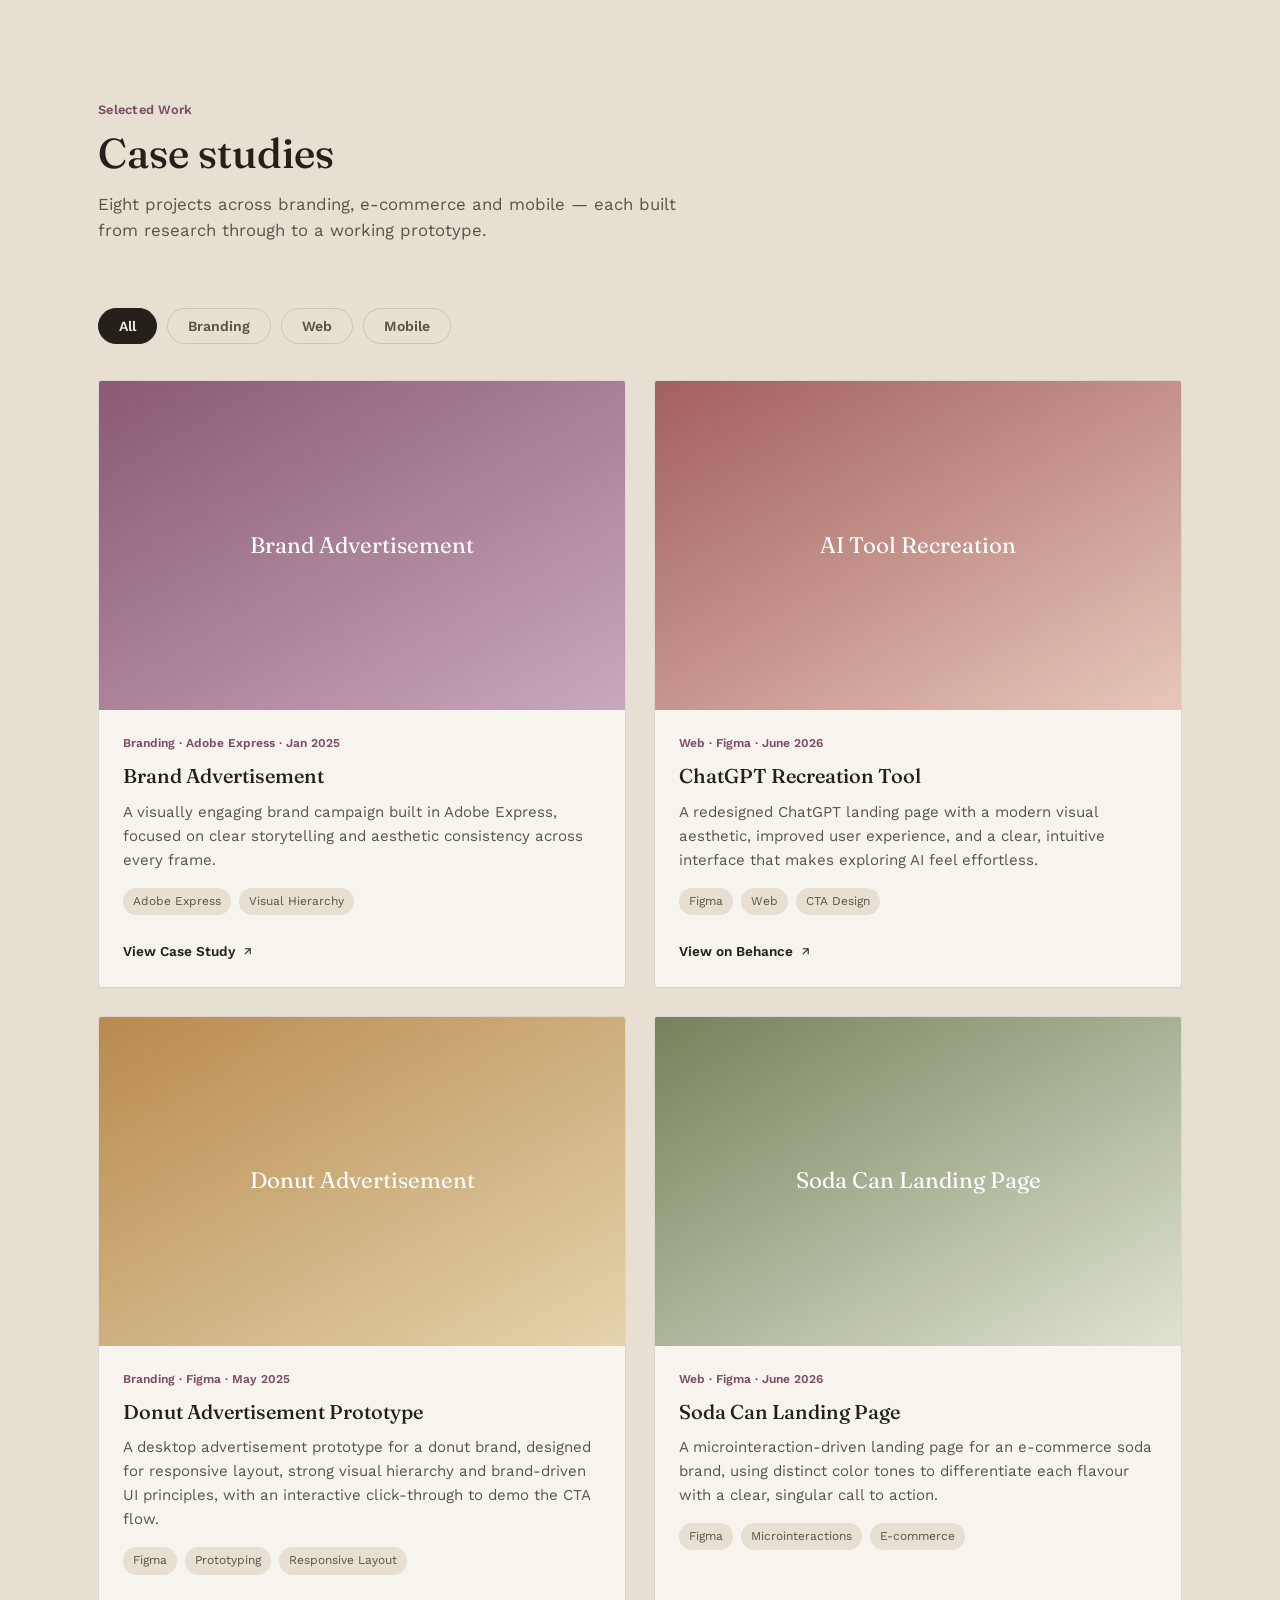
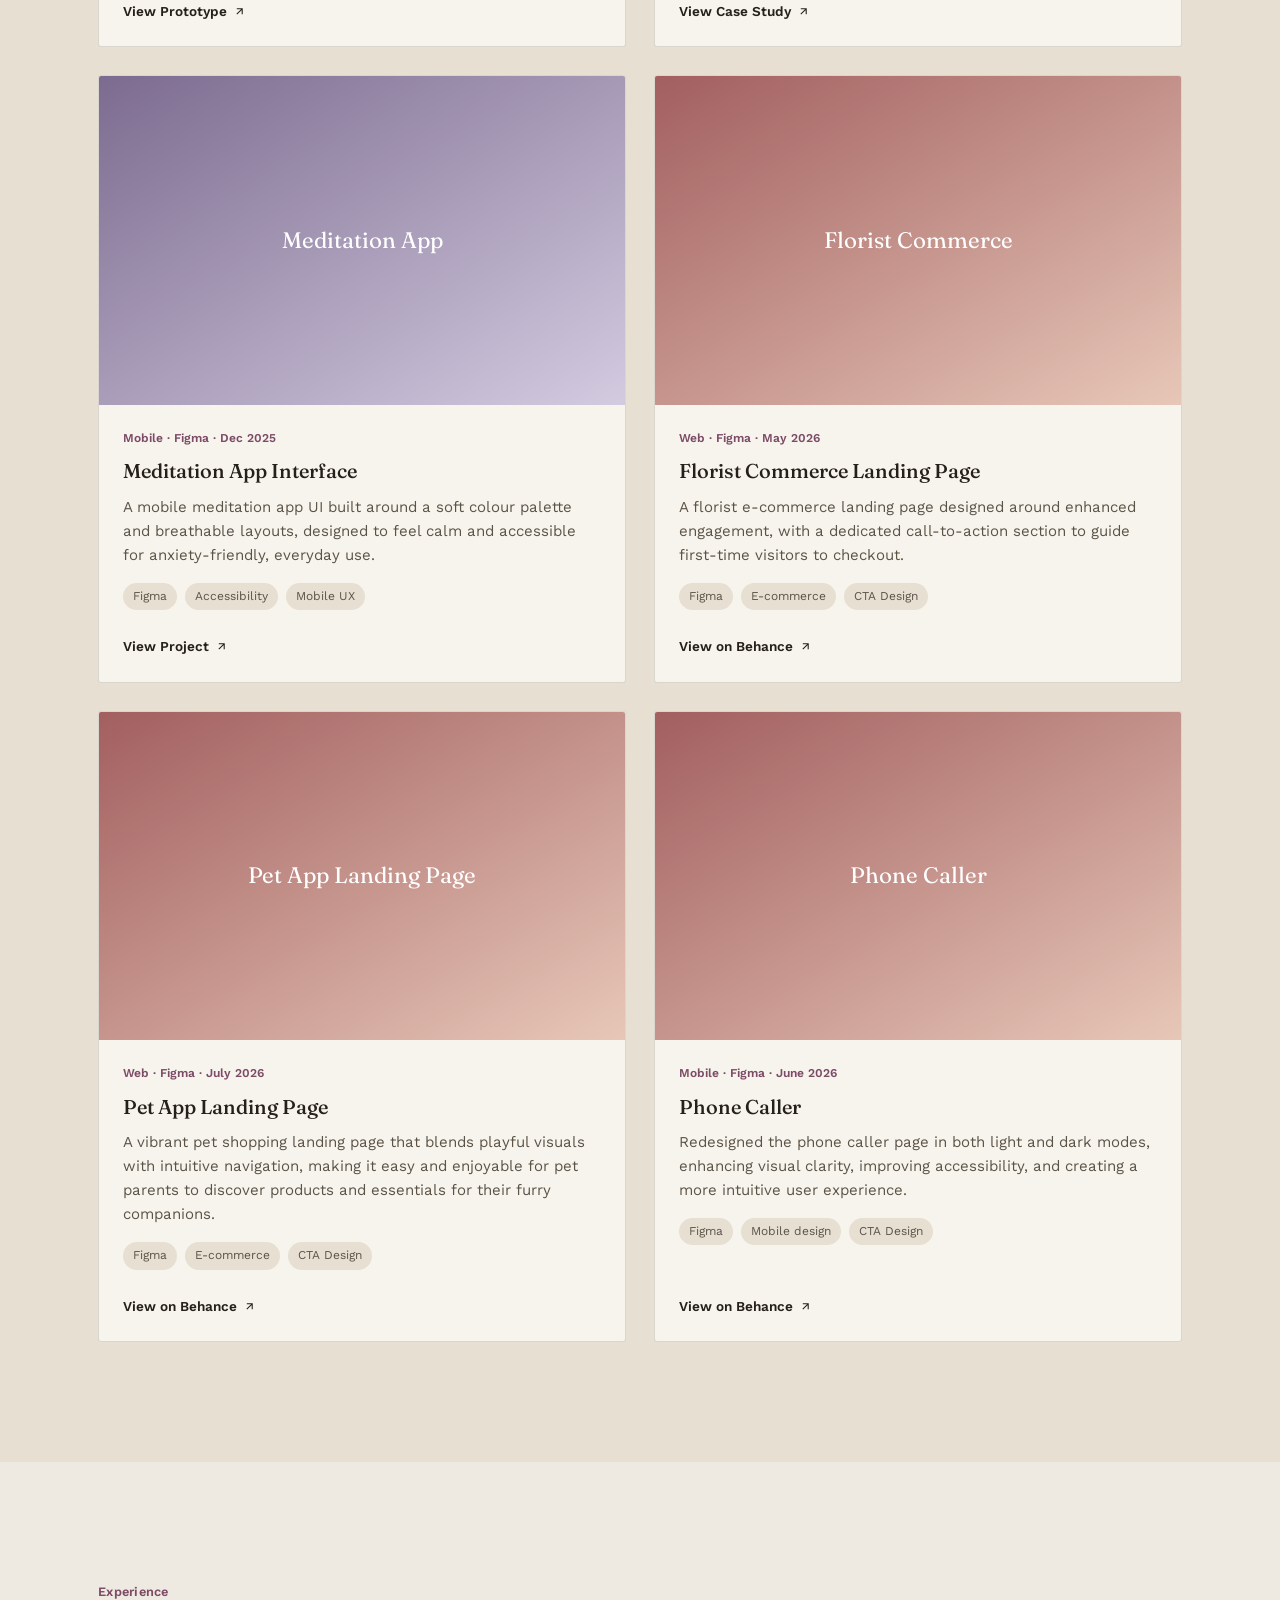
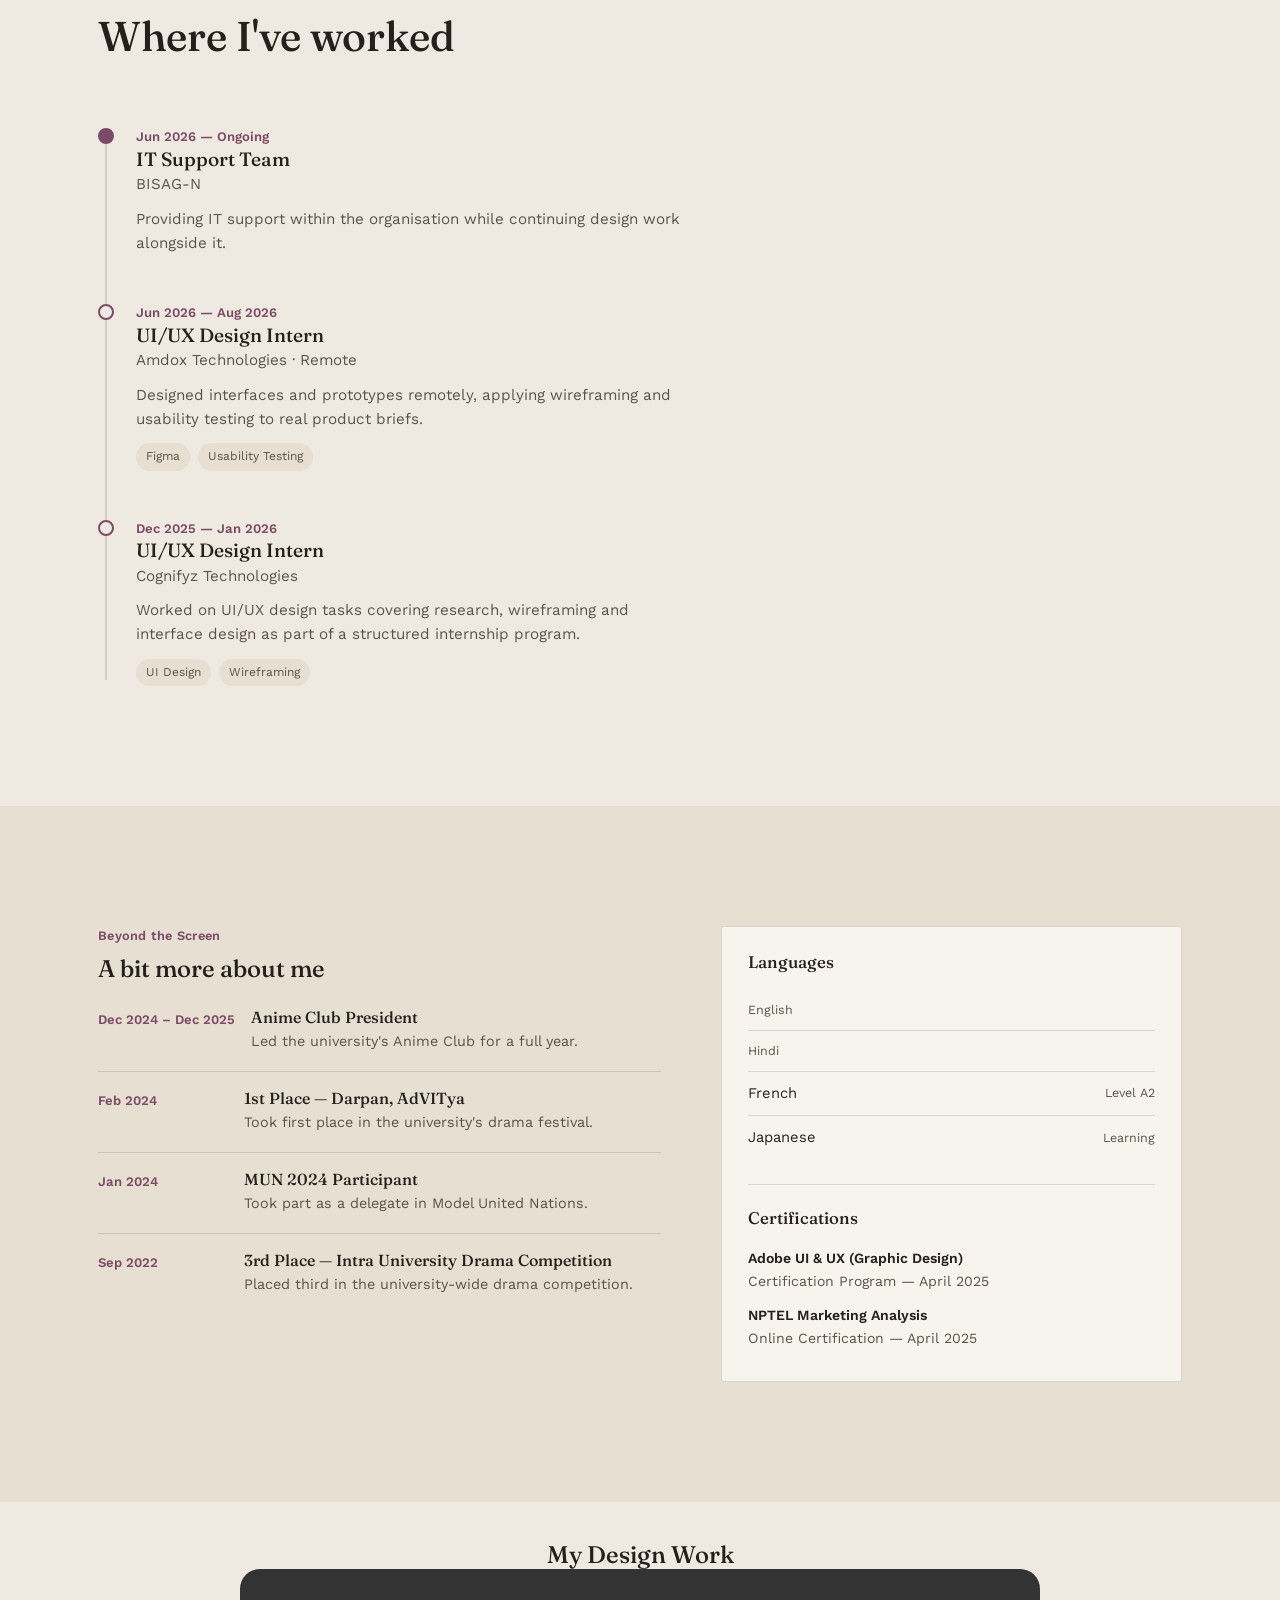
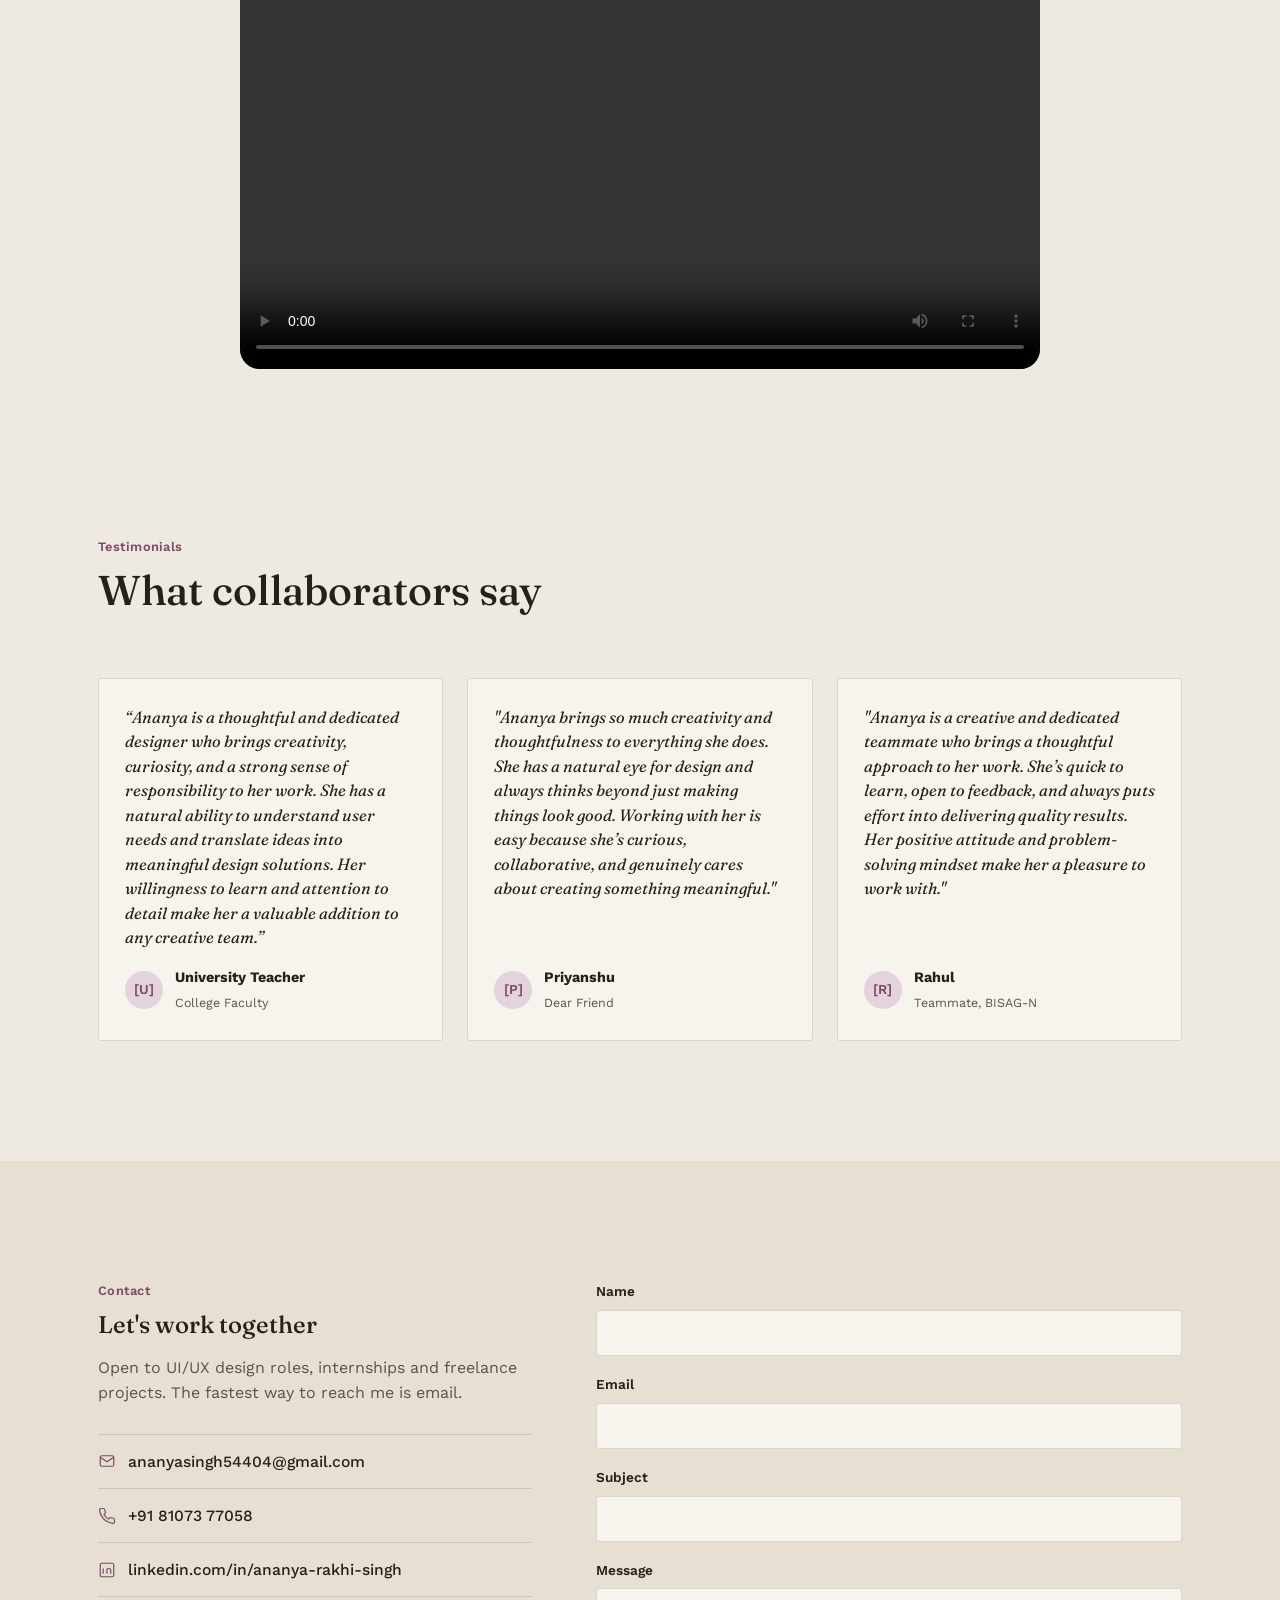
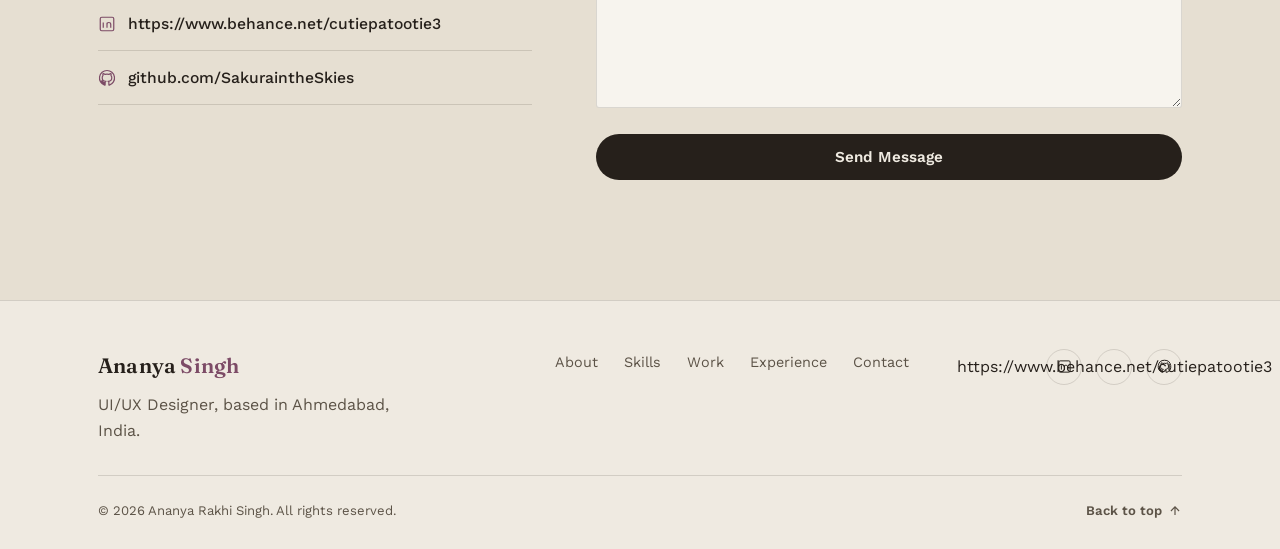
==== commit a5c24470: "index.html" ====
--- a/index.html
+++ b/index.html
@@ -550,7 +550,7 @@
         <a href="#contact" class="btn btn-ghost">Contact Me</a>
       </div>
       <div class="hero-social">
-        <a href="https://www.linkedin.com/in/ananya-rakhi-singh-267850252" target="_blank" rel="noopener" aria-label="LinkedIn"><svg viewBox="0 0 24 24" fill="none" stroke-width="1.6"><rect x="3" y="3" width="18" height="18" rx="2"></rect><path d="M7 10v7M7 7v.01M12 17v-4.5c0-1.4 1-2.5 2.3-2.5S17 11.1 17 12.5V17M12 10.2V17"></path></svg></a>
+        <a href="https://www.linkedin.com/in/ananya-rakhi-singh" target="_blank" rel="noopener" aria-label="LinkedIn"><svg viewBox="0 0 24 24" fill="none" stroke-width="1.6"><rect x="3" y="3" width="18" height="18" rx="2"></rect><path d="M7 10v7M7 7v.01M12 17v-4.5c0-1.4 1-2.5 2.3-2.5S17 11.1 17 12.5V17M12 10.2V17"></path></svg></a>
         <a href="https://github.com/SakuraintheSkies" target="_blank" rel="noopener" aria-label="GitHub"><svg viewBox="0 0 24 24" fill="none" stroke-width="1.6"><path d="M12 2a10 10 0 0 0-3.16 19.5c.5.1.68-.22.68-.48v-1.7c-2.78.6-3.37-1.34-3.37-1.34-.46-1.16-1.11-1.47-1.11-1.47-.9-.62.07-.6.07-.6 1 .07 1.53 1.03 1.53 1.03.9 1.52 2.34 1.08 2.91.83.09-.65.35-1.08.63-1.33-2.22-.25-4.56-1.11-4.56-4.94 0-1.1.39-1.99 1.03-2.69-.1-.25-.45-1.27.1-2.65 0 0 .84-.27 2.75 1.03a9.5 9.5 0 0 1 5 0c1.9-1.3 2.75-1.03 2.75-1.03.55 1.38.2 2.4.1 2.65.64.7 1.03 1.6 1.03 2.69 0 3.84-2.35 4.68-4.58 4.93.36.31.68.92.68 1.85v2.74c0 .27.18.58.69.48A10 10 0 0 0 12 2z"></path></svg></a>
         <a href="https://www.behance.net/cutiepatootie3" target="_blank" rel="noopener" aria-label="Behance"><svg viewBox="0 0 24 24" fill="none" stroke-width="1.6"><path d="M4 7h5.5a2.5 2.5 0 0 1 0 5H4zM4 12h6a2.5 2.5 0 0 1 0 5H4zM15 14.5c0 1.4 1.1 2.5 3 2.5 1.3 0 2.2-.5 2.7-1.3M15 13.8c0-1.6 1.1-2.8 3-2.8 1.9 0 2.9 1.3 2.9 3.1v.4h-5.8M14.5 7.5h5"></path></svg></a>
       </div>
@@ -935,7 +935,7 @@
       <div class="contact-info" style="margin-top:28px;">
         <a href="mailto:ananyasingh54404@gmail.com"><svg viewBox="0 0 24 24" fill="none" stroke-width="1.6"><rect x="3" y="5" width="18" height="14" rx="2"></rect><path d="M3 7l9 6 9-6"></path></svg>ananyasingh54404@gmail.com</a>
         <a href="tel:+918107377058"><svg viewBox="0 0 24 24" fill="none" stroke-width="1.6"><path d="M22 16.9v3a2 2 0 0 1-2.2 2 19.8 19.8 0 0 1-8.6-3.1 19.5 19.5 0 0 1-6-6A19.8 19.8 0 0 1 2.1 4.2 2 2 0 0 1 4.1 2h3a2 2 0 0 1 2 1.7c.1 1 .3 2 .7 2.9a2 2 0 0 1-.4 2.1L8 10.1a16 16 0 0 0 6 6l1.4-1.4a2 2 0 0 1 2.1-.4c.9.4 1.9.6 2.9.7a2 2 0 0 1 1.6 2z"></path></svg>+91 81073 77058</a>
-        <a href="https://www.linkedin.com/in/ananya-rakhi-singh-267850252" target="_blank" rel="noopener"><svg viewBox="0 0 24 24" fill="none" stroke-width="1.6"><rect x="3" y="3" width="18" height="18" rx="2"></rect><path d="M7 10v7M7 7v.01M12 17v-4.5c0-1.4 1-2.5 2.3-2.5S17 11.1 17 12.5V17M12 10.2V17"></path></svg>linkedin.com/in/ananya-rakhi-singh</a>
+        <a href="https://www.linkedin.com/in/ananya-rakhi-singh" target="_blank" rel="noopener"><svg viewBox="0 0 24 24" fill="none" stroke-width="1.6"><rect x="3" y="3" width="18" height="18" rx="2"></rect><path d="M7 10v7M7 7v.01M12 17v-4.5c0-1.4 1-2.5 2.3-2.5S17 11.1 17 12.5V17M12 10.2V17"></path></svg>linkedin.com/in/ananya-rakhi-singh</a>
         <a href="https://www.behance.net/cutiepatootie3" target="_blank" rel="noopener"><svg viewBox="0 0 24 24" fill="none" stroke-width="1.6"><rect x="3" y="3" width="18" height="18" rx="2"></rect><path d="M7 10v7M7 7v.01M12 17v-4.5c0-1.4 1-2.5 2.3-2.5S17 11.1 17 12.5V17M12 10.2V17"></path></svg>https://www.behance.net/cutiepatootie3</a>
         <a href="https://github.com/SakuraintheSkies" target="_blank" rel="noopener"><svg viewBox="0 0 24 24" fill="none" stroke-width="1.6"><path d="M12 2a10 10 0 0 0-3.16 19.5c.5.1.68-.22.68-.48v-1.7c-2.78.6-3.37-1.34-3.37-1.34-.46-1.16-1.11-1.47-1.11-1.47-.9-.62.07-.6.07-.6 1 .07 1.53 1.03 1.53 1.03.9 1.52 2.34 1.08 2.91.83.09-.65.35-1.08.63-1.33-2.22-.25-4.56-1.11-4.56-4.94 0-1.1.39-1.99 1.03-2.69-.1-.25-.45-1.27.1-2.65 0 0 .84-.27 2.75 1.03a9.5 9.5 0 0 1 5 0c1.9-1.3 2.75-1.03 2.75-1.03.55 1.38.2 2.4.1 2.65.64.7 1.03 1.6 1.03 2.69 0 3.84-2.35 4.68-4.58 4.93.36.31.68.92.68 1.85v2.74c0 .27.18.58.69.48A10 10 0 0 0 12 2z"></path></svg>github.com/SakuraintheSkies</a>
       </div>
@@ -990,7 +990,7 @@
         <li><a href="#contact">Contact</a></li>
       </ul>
       <div class="footer-social">
-        <a href="https://www.linkedin.com/in/ananya-rakhi-singh-267850252" target="_blank" rel="noopener" aria-label="LinkedIn"><svg viewBox="0 0 24 24" fill="none" stroke-width="1.6"><rect x="3" y="3" width="18" height="18" rx="2"></rect><path d="M7 10v7M7 7v.01M12 17v-4.5c0-1.4 1-2.5 2.3-2.5S17 11.1 17 12.5V17M12 10.2V17"></path></svg></a>
+        <a href="https://www.linkedin.com/in/ananya-rakhi-singh" target="_blank" rel="noopener" aria-label="LinkedIn"><svg viewBox="0 0 24 24" fill="none" stroke-width="1.6"><rect x="3" y="3" width="18" height="18" rx="2"></rect><path d="M7 10v7M7 7v.01M12 17v-4.5c0-1.4 1-2.5 2.3-2.5S17 11.1 17 12.5V17M12 10.2V17"></path></svg></a>
         <a href="https://www.behance.net/cutiepatootie3" target="_blank" rel="noopener"><svg viewBox="0 0 24 24" fill="none" stroke-width="1.6"><rect x="3" y="3" width="18" height="18" rx="2"></rect><path d="M7 10v7M7 7v.01M12 17v-4.5c0-1.4 1-2.5 2.3-2.5S17 11.1 17 12.5V17M12 10.2V17"></path></svg>https://www.behance.net/cutiepatootie3</a>
         <a href="https://github.com/SakuraintheSkies" target="_blank" rel="noopener" aria-label="GitHub"><svg viewBox="0 0 24 24" fill="none" stroke-width="1.6"><path d="M12 2a10 10 0 0 0-3.16 19.5c.5.1.68-.22.68-.48v-1.7c-2.78.6-3.37-1.34-3.37-1.34-.46-1.16-1.11-1.47-1.11-1.47-.9-.62.07-.6.07-.6 1 .07 1.53 1.03 1.53 1.03.9 1.52 2.34 1.08 2.91.83.09-.65.35-1.08.63-1.33-2.22-.25-4.56-1.11-4.56-4.94 0-1.1.39-1.99 1.03-2.69-.1-.25-.45-1.27.1-2.65 0 0 .84-.27 2.75 1.03a9.5 9.5 0 0 1 5 0c1.9-1.3 2.75-1.03 2.75-1.03.55 1.38.2 2.4.1 2.65.64.7 1.03 1.6 1.03 2.69 0 3.84-2.35 4.68-4.58 4.93.36.31.68.92.68 1.85v2.74c0 .27.18.58.69.48A10 10 0 0 0 12 2z"></path></svg></a>
       </div>
